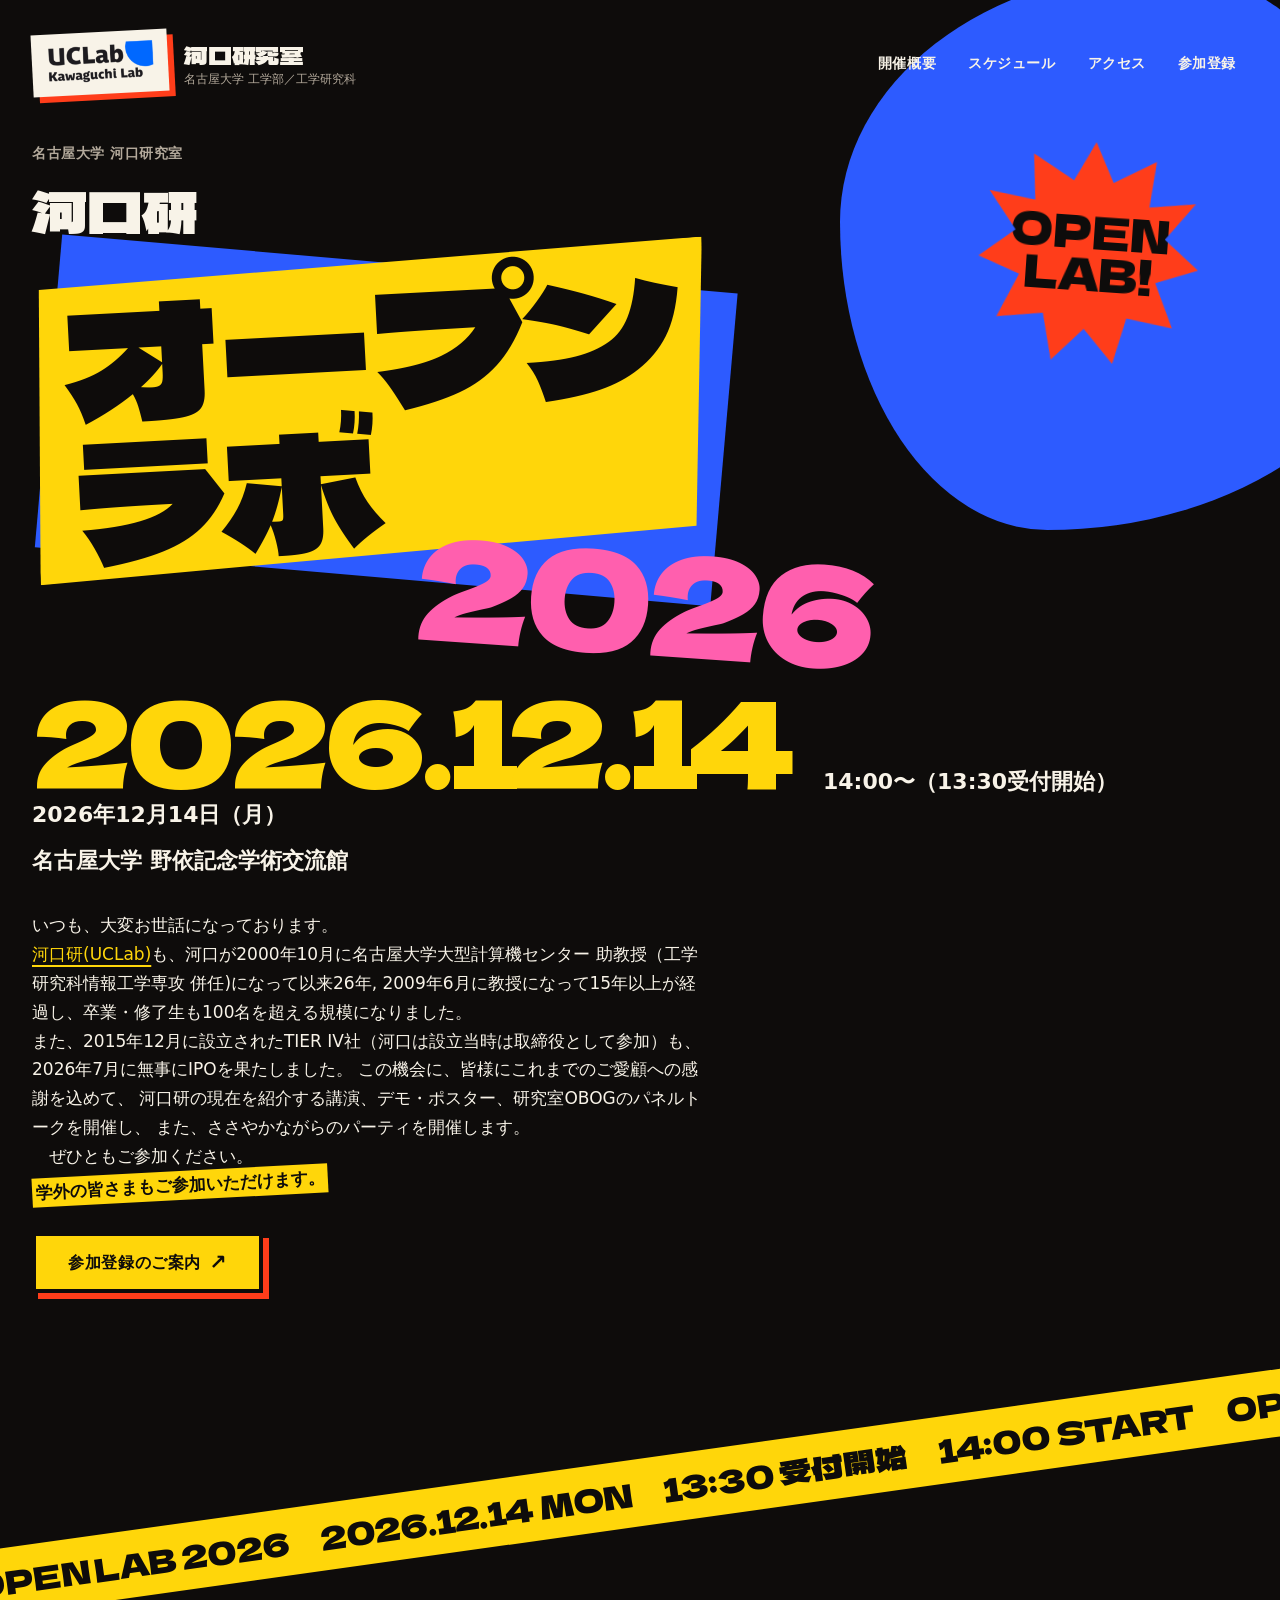
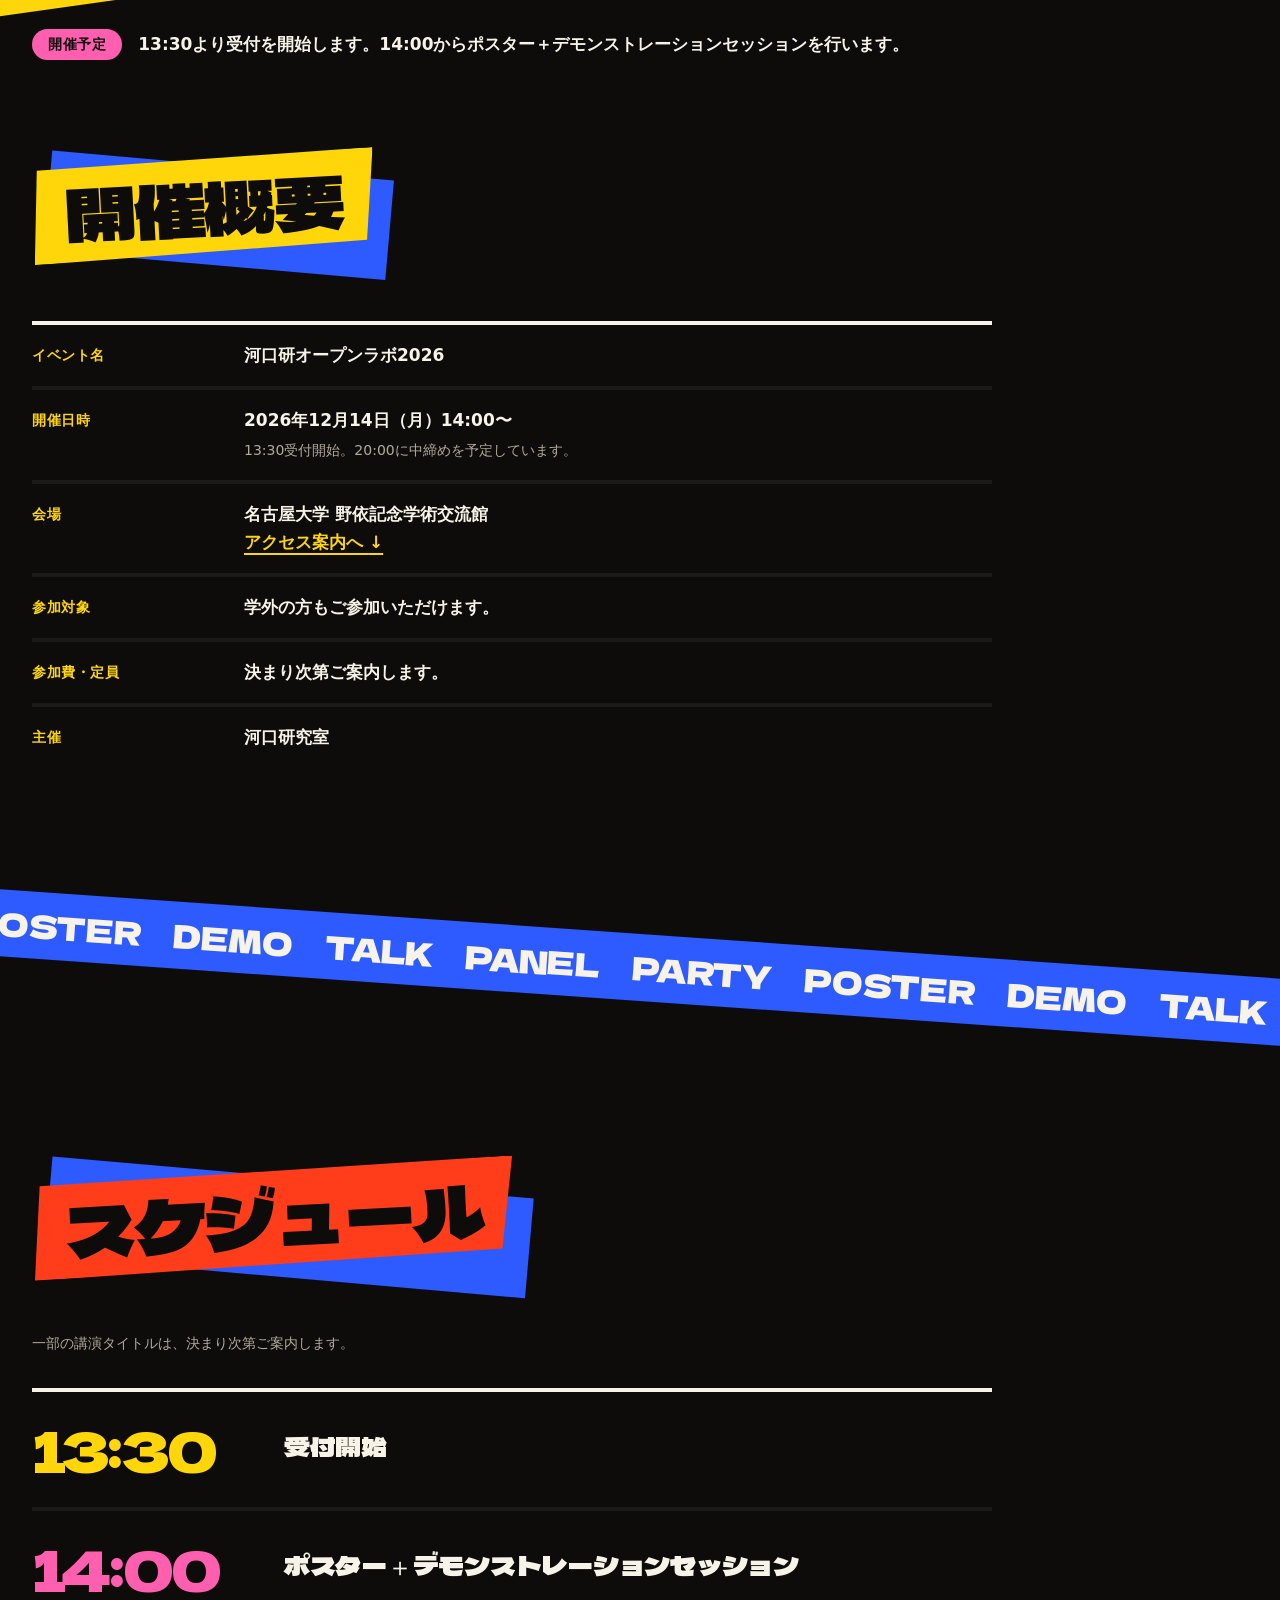
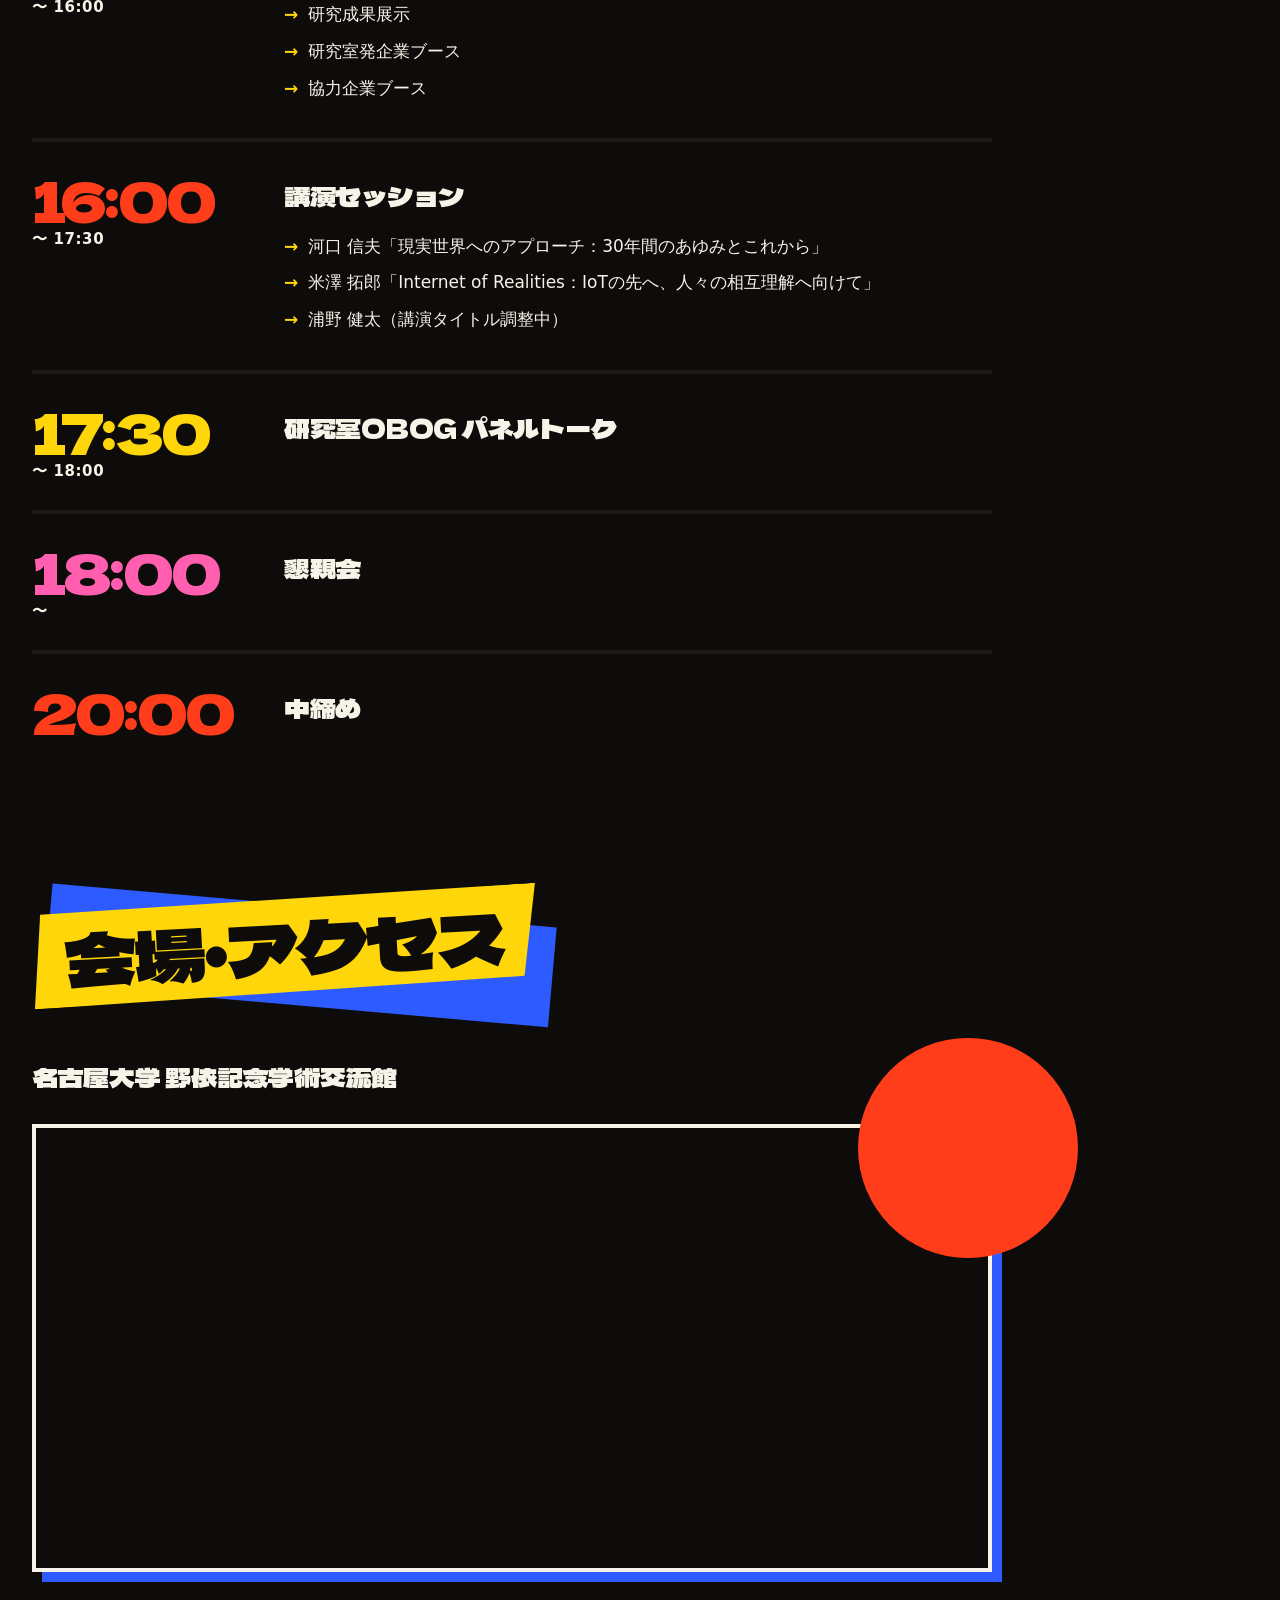
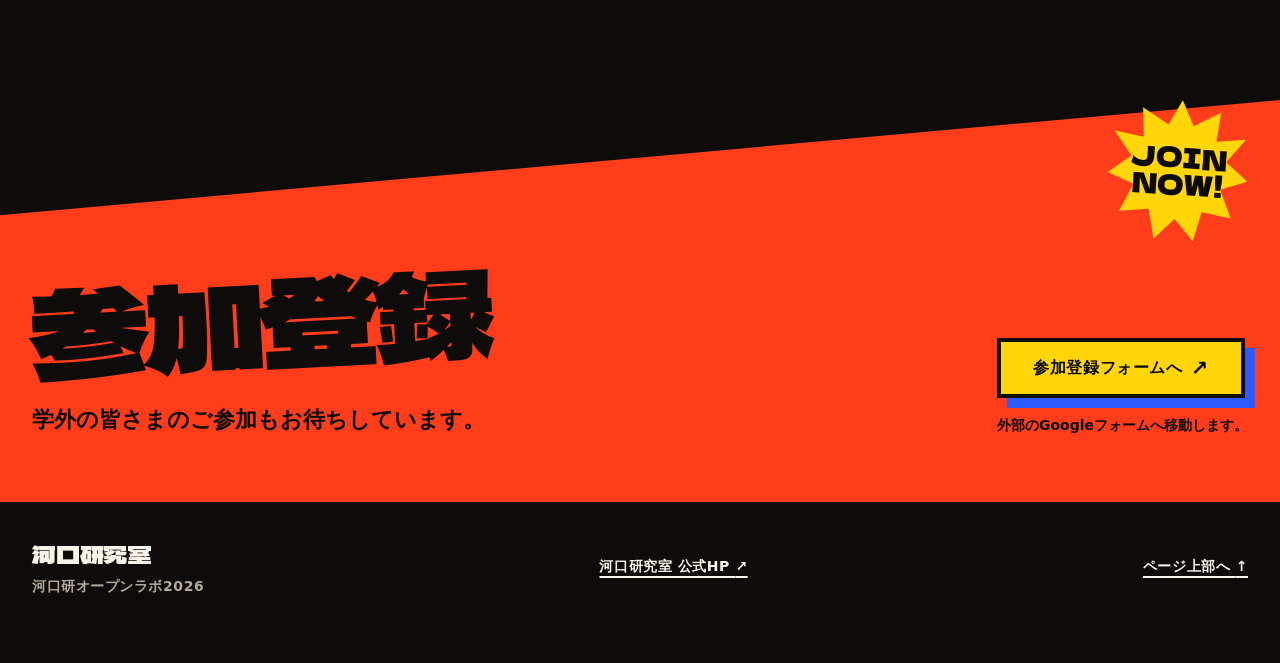
==== public/index.html @ c96bdd72 "Redesign site with the 爆発 design system - Rebuild style.css on 爆発 tokens (yami ground, shu/ki/ao/mom" ====
<!doctype html>
<html lang="ja">
<head>
  <meta charset="utf-8">
  <meta name="viewport" content="width=device-width, initial-scale=1">
  <title>河口研オープンラボ2026 | 2026年12月14日</title>
  <meta name="description" content="河口研オープンラボ2026。2026年12月14日、名古屋大学 野依記念学術交流館で開催予定。ポスター・デモ、講演、OBOGパネルトークなどの開催概要とスケジュールをご案内します。">
  <meta name="theme-color" content="#0e0c0b">
  <link rel="icon" href="favicon.svg" type="image/svg+xml">
  <link rel="preconnect" href="https://fonts.googleapis.com">
  <link rel="preconnect" href="https://fonts.gstatic.com" crossorigin>
  <link rel="stylesheet" href="https://fonts.googleapis.com/css2?family=Dela+Gothic+One&display=swap">
  <link rel="stylesheet" href="style.css">
</head>
<body class="bk-page">
  <a class="skip" href="#main">本文へ移動</a>
  <header class="header"><div class="header-inner wrap">
    <a class="brand" href="./" aria-label="河口研オープンラボ2026 トップ"><span class="brand-plate"><img class="brand-logo" src="assets/uclab-logo.png" alt="UCLab Kawaguchi Lab" width="795" height="328"></span><span class="brand-text"><span class="brand-name">河口研究室</span><span class="brand-sub">名古屋大学 工学部／工学研究科</span></span></a>
    <nav aria-label="メインナビゲーション"><a href="#about">開催概要</a><a href="#program">スケジュール</a><a href="#access">アクセス</a><a href="#registration">参加登録</a></nav>
  </div></header>
  <main id="main">
    <section class="hero" aria-labelledby="hero-title">
      <div class="hero-sun" aria-hidden="true"></div>
      <div class="hero-inner wrap">
        <p class="eyebrow">名古屋大学 河口研究室</p>
        <h1 id="hero-title" class="hero-title">
          <span class="hero-title__sub">河口研</span>
          <span class="bk-shout bk-shout--xl">オープン<br>ラボ</span>
          <span class="hero-title__year">2026</span>
        </h1>
        <div class="bk-burst bk-burst--lg bk-burst--pop hero-burst" aria-hidden="true">OPEN<br>LAB!</div>
        <div class="hero-details">
          <p class="hero-date"><time datetime="2026-12-14"><span class="hero-date__num" aria-hidden="true">2026.12.14</span><span class="hero-date__day">2026年12月14日（月）</span></time><span class="hero-date__time">14:00〜（13:30受付開始）</span></p>
          <p class="hero-place">名古屋大学 野依記念学術交流館</p>
        </div>
        <p class="intro">
          いつも、大変お世話になっております。<br>
          <a href="https://uclab.jp">河口研(UCLab)</a>も、河口が2000年10月に名古屋大学大型計算機センター 助教授（工学研究科情報工学専攻 併任)になって以来26年,
          2009年6月に教授になって15年以上が経過し、卒業・修了生も100名を超える規模になりました。<br>
          また、2015年12月に設立されたTIER IV社（河口は設立当時は取締役として参加）も、2026年7月に無事にIPOを果たしました。
          この機会に、皆様にこれまでのご愛顧への感謝を込めて、
          河口研の現在を紹介する講演、デモ・ポスター、研究室OBOGのパネルトークを開催し、
          また、ささやかながらのパーティを開催します。<br>
        　ぜひともご参加ください。
          <br><span class="bk-mark">学外の皆さまもご参加いただけます。</span></p>
        <a class="bk-button" href="#registration">参加登録のご案内 <span aria-hidden="true">↗</span></a>
      </div>
    </section>

    <div class="bk-slash slash-break" aria-hidden="true">
      <div class="bk-slash__track"><span>OPEN LAB 2026</span><span>2026.12.14 MON</span><span>13:30 受付開始</span><span>14:00 START</span><span>OPEN LAB 2026</span><span>2026.12.14 MON</span><span>13:30 受付開始</span><span>14:00 START</span></div>
    </div>

    <div class="notice wrap"><span class="status">開催予定</span><p>13:30より受付を開始します。14:00からポスター＋デモンストレーションセッションを行います。</p></div>

    <section id="about" class="section wrap" aria-labelledby="about-title">
      <div class="section-title"><h2 id="about-title" class="bk-shout">開催概要</h2></div>
      <div class="section-body">
        <dl class="facts">
          <div><dt>イベント名</dt><dd>河口研オープンラボ2026</dd></div>
          <div><dt>開催日時</dt><dd><time datetime="2026-12-14T14:00:00+09:00">2026年12月14日（月）14:00〜</time><br><span class="detail-note">13:30受付開始。20:00に中締めを予定しています。</span></dd></div>
          <div><dt>会場</dt><dd>名古屋大学 野依記念学術交流館<br><a href="#access">アクセス案内へ <span aria-hidden="true">↓</span></a></dd></div>
          <div><dt>参加対象</dt><dd>学外の方もご参加いただけます。</dd></div>
          <div><dt>参加費・定員</dt><dd>決まり次第ご案内します。</dd></div>
          <div><dt>主催</dt><dd>河口研究室</dd></div>
        </dl>
      </div>
    </section>

    <div class="bk-slash bk-slash--ao slash-break slash-break--back" aria-hidden="true">
      <div class="bk-slash__track"><span>POSTER</span><span>DEMO</span><span>TALK</span><span>PANEL</span><span>PARTY</span><span>POSTER</span><span>DEMO</span><span>TALK</span><span>PANEL</span><span>PARTY</span></div>
    </div>

    <section id="program" class="section wrap" aria-labelledby="program-title">
      <div class="section-title"><h2 id="program-title" class="bk-shout bk-shout--shu">スケジュール</h2></div>
      <div class="section-body">
        <p class="program-note">一部の講演タイトルは、決まり次第ご案内します。</p>
        <ol class="timeline">
          <li><p class="timeline-time">13:30</p><div><h3>受付開始</h3></div></li>
          <li>
            <p class="timeline-time">14:00<span>〜 16:00</span></p>
            <div><h3>ポスター＋デモンストレーションセッション</h3>
              <ul class="session-details"><li>研究成果展示</li><li>研究室発企業ブース</li><li>協力企業ブース</li></ul>
            </div>
          </li>
          <li>
            <p class="timeline-time">16:00<span>〜 17:30</span></p>
            <div><h3>講演セッション</h3>
              <ul class="session-details">
                <li>河口 信夫「現実世界へのアプローチ：30年間のあゆみとこれから」</li>
                <li>米澤 拓郎「Internet of Realities：IoTの先へ、人々の相互理解へ向けて」</li>
                <li>浦野 健太（講演タイトル調整中）</li></ul>
            </div>
          </li>
          <li><p class="timeline-time">17:30<span>〜 18:00</span></p><div><h3>研究室OBOG パネルトーク</h3></div></li>
          <li><p class="timeline-time">18:00<span>〜</span></p><div><h3>懇親会</h3></div></li>
          <li><p class="timeline-time">20:00</p><div><h3>中締め</h3></div></li>
        </ol>
      </div>
    </section>

    <section id="access" class="section wrap" aria-labelledby="access-title">
      <div class="section-title"><h2 id="access-title" class="bk-shout">会場・アクセス</h2></div>
      <div class="section-body">
        <h3 class="access-name">名古屋大学 野依記念学術交流館</h3>
        <div class="access-map">
          <iframe title="野依記念学術交流館のアクセスマップ" src="https://www.google.com/maps/embed?pb=!1m18!1m12!1m3!1d2064.899371860856!2d136.96785713327623!3d35.154845565580914!2m3!1f0!2f0!3f0!3m2!1i1024!2i768!4f13.1!3m3!1m2!1s0x60037aba6bf4f163%3A0x70092d26aa0492eb!2z6YeO5L6d6KiY5b-15a2m6KGT5Lqk5rWB6aSo!5e0!3m2!1sja!2sjp!4v1793156487866!5m2!1sja!2sjp" width="600" height="450" allowfullscreen loading="lazy" referrerpolicy="strict-origin-when-cross-origin"></iframe>
        </div>
      </div>
    </section>

    <section id="registration" class="registration" aria-labelledby="registration-title">
      <div class="wrap registration-inner">
        <div class="bk-burst bk-burst--ki registration-burst" aria-hidden="true">JOIN<br>NOW!</div>
        <div><h2 id="registration-title" class="registration-title">参加登録</h2><p class="registration-lead">学外の皆さまのご参加もお待ちしています。</p></div>
        <div class="registration-action">
          <a class="bk-button bk-button--on-shu" href="https://forms.gle/ZfzoRRfezH41rZEcA">参加登録フォームへ <span aria-hidden="true">↗</span></a>
          <p class="registration-note">外部のGoogleフォームへ移動します。</p>
        </div>
      </div>
    </section>
  </main>
  <footer class="wrap footer"><div><strong>河口研究室</strong><p>河口研オープンラボ2026</p></div><a href="https://www.ucl.nuee.nagoya-u.ac.jp/">河口研究室 公式HP <span aria-hidden="true">↗</span></a><a href="#main">ページ上部へ <span aria-hidden="true">↑</span></a></footer>
</body>
</html>
---- public/style.css ----
/* 河口研オープンラボ2026 — デザインシステム「爆発」 */

/* ---------- Tokens ---------- */
:root {
  color-scheme: dark;
  /* color */
  --yami: #0e0c0b;
  --yami-raised: #1d1916;
  --haku: #f8f3e8;
  --haku-muted: #b3a99b;
  --shu: #ff3d1a;
  --ki: #ffd60a;
  --ao: #2d5bff;
  --momo: #ff5fae;
  --focus: var(--ki);
  /* type */
  --font-display: "Dela Gothic One", "Hiragino Sans", "Noto Sans JP", sans-serif;
  --font-sans: "Hiragino Sans", "Noto Sans JP", "Yu Gothic", Meiryo, system-ui, sans-serif;
  /* spacing */
  --space-2: 8px;
  --space-4: 16px;
  --space-8: 32px;
  --space-16: 64px;
  /* radius */
  --radius-none: 0;
  --radius-blob: 50%;
  --radius-pill: 999px;
  /* shadow */
  --shadow-hit: 6px 6px 0 #ff3d1a;
  --shadow-blast: 12px 12px 0 #ff3d1a;
  --shadow-ao: 10px 10px 0 #2d5bff;
  /* size */
  --stroke: 4px;
  --stroke-heavy: 12px;
  --wrap-max: 1280px;
  /* angle */
  --tilt: -3deg;
  --tilt-back: 4deg;
  --slash: -8deg;
  /* motion */
  --ease-burst: cubic-bezier(.3, 1.8, .4, 1);
  --ease-slam: cubic-bezier(.8, 0, .2, 1);
  --duration-pop: .18s;
  --duration-burst: .45s;
  --duration-shake: .3s;
}

/* ---------- Base ---------- */
* { box-sizing: border-box; }
html { scroll-padding-top: var(--space-8); background: var(--yami); }
.bk-page {
  margin: 0;
  background: var(--yami);
  color: var(--haku);
  font-family: var(--font-sans);
  font-size: 17px;
  line-height: 1.7;
  font-weight: 500;
  overflow-x: hidden;
}
main { overflow-x: clip; }
a { color: var(--ki); text-decoration-thickness: 2px; text-underline-offset: 5px; }
a:hover { color: var(--momo); }
a:focus-visible, button:focus-visible { outline: var(--stroke) solid var(--focus); outline-offset: 4px; }
h1, h2, h3 { font-family: var(--font-display); font-weight: 400; }
.wrap { width: min(var(--wrap-max), calc(100% - var(--space-16))); margin-inline: auto; }

.skip {
  position: absolute; left: var(--space-4); top: -100px; z-index: 10;
  padding: var(--space-2) var(--space-4);
  background: var(--ki); color: var(--yami); font-weight: 900; text-decoration: none;
}
.skip:focus { top: var(--space-4); }

/* ---------- Header ---------- */
.header { position: relative; z-index: 2; }
.header-inner { display: flex; align-items: center; justify-content: space-between; gap: var(--space-8); padding-block: var(--space-8) var(--space-4); }
.brand { display: flex; align-items: center; gap: var(--space-4); color: var(--haku); text-decoration: none; line-height: 1.4; }
.brand:hover { color: var(--haku); }
.brand-plate {
  display: block; padding: 6px 10px;
  background: var(--haku);
  box-shadow: var(--shadow-hit);
  transform: rotate(var(--tilt));
  transition: transform var(--duration-pop) var(--ease-burst), box-shadow var(--duration-pop) var(--ease-burst);
}
.brand:hover .brand-plate { transform: rotate(var(--tilt-back)); box-shadow: var(--shadow-ao); }
.brand-logo { display: block; width: 116px; height: auto; }
.brand-text { display: flex; flex-direction: column; }
.brand-name { font-family: var(--font-display); font-size: 24px; letter-spacing: -0.01em; }
.brand-sub { font-size: 12px; color: var(--haku-muted); }
nav { display: flex; flex-wrap: wrap; gap: var(--space-2); }
nav a {
  padding: var(--space-2) 12px;
  color: var(--haku);
  font-size: 14px; font-weight: 900; letter-spacing: .04em; line-height: 1.2;
  text-decoration: none;
  transition: transform var(--duration-pop) var(--ease-burst), background var(--duration-pop) linear;
}
nav a:hover { background: var(--ki); color: var(--yami); transform: rotate(var(--tilt)); }

/* ---------- Hero ---------- */
.hero { position: relative; padding-block: var(--space-8) var(--space-16); }
.hero-sun {
  position: absolute; top: -140px; right: -120px; z-index: 0;
  width: min(560px, 62vw); aspect-ratio: 1;
  background: var(--ao);
  border-radius: 58% 42% 63% 37% / 45% 55% 45% 55%;
}
.hero-inner { position: relative; z-index: 1; }
.eyebrow { margin: 0 0 var(--space-4); font-size: 14px; font-weight: 900; letter-spacing: .04em; color: var(--haku-muted); }
.hero-title { display: flex; flex-direction: column; align-items: flex-start; margin: 0 0 var(--space-8); }
.hero-title__sub { font-size: clamp(32px, 5vw, 56px); line-height: 1; letter-spacing: -0.02em; margin-bottom: var(--space-4); }
.hero-title .bk-shout { font-size: clamp(56px, 13vw, 160px); }
.hero-title__year {
  position: relative; z-index: 1;
  margin: calc(var(--space-8) * -1) 0 0 clamp(120px, 30vw, 420px);
  font-size: clamp(64px, 12vw, 140px); line-height: .85; letter-spacing: -0.05em;
  color: var(--momo);
  transform: rotate(var(--tilt-back));
}
.hero-burst { position: absolute; top: 0; right: 4%; z-index: 2; }

.hero-details { margin: 0 0 var(--space-8); }
.hero-details p { margin: 0; }
.hero-date { display: flex; flex-wrap: wrap; align-items: baseline; gap: var(--space-2) var(--space-8); }
.hero-date time { display: flex; flex-direction: column; }
.hero-date__num {
  font-family: var(--font-display);
  font-size: clamp(44px, 10vw, 120px); line-height: .85; letter-spacing: -0.05em;
  color: var(--ki);
}
.hero-date__day { margin-top: var(--space-2); font-size: 22px; font-weight: 700; }
.hero-date__time { font-size: 22px; font-weight: 700; }
.hero-place { margin-top: var(--space-2) !important; font-size: 22px; font-weight: 700; color: var(--haku); }
.intro { max-width: 40em; margin: 0 0 var(--space-8); }

/* ---------- Shout ---------- */
.bk-shout {
  position: relative;
  display: inline-block;
  margin: 0;
  padding: var(--space-4) var(--space-8);
  font-family: var(--font-display);
  font-weight: 400;
  font-size: clamp(40px, 7vw, 72px);
  line-height: .95;
  letter-spacing: -0.03em;
  color: var(--yami);
  transform: rotate(var(--tilt));
  isolation: isolate;
}
.bk-shout::before,
.bk-shout::after { content: ""; position: absolute; inset: 0; z-index: -1; }
.bk-shout::before { background: var(--ki); clip-path: polygon(2% 6%, 100% 0, 97% 92%, 0 100%); }
.bk-shout::after { background: var(--ao); transform: rotate(calc(var(--tilt-back) * 2)) translate(var(--space-4), var(--space-2)); z-index: -2; }
.bk-shout--xl { line-height: .88; letter-spacing: -0.04em; }
.bk-shout--shu::before { background: var(--shu); }

/* ---------- Button ---------- */
.bk-button {
  display: inline-flex; align-items: center; gap: var(--space-2);
  max-width: 100%;
  padding: var(--space-4) var(--space-8);
  border: var(--stroke) solid var(--yami);
  border-radius: var(--radius-none);
  background: var(--ki);
  color: var(--yami);
  font-family: var(--font-sans);
  font-size: 16px; font-weight: 900; letter-spacing: .04em; line-height: 1.2;
  text-decoration: none; text-transform: uppercase;
  cursor: pointer;
  box-shadow: var(--shadow-hit);
  transition: transform var(--duration-pop) var(--ease-burst), box-shadow var(--duration-pop) var(--ease-burst), background var(--duration-pop) linear;
}
.bk-button:hover { color: var(--yami); transform: rotate(var(--tilt)) translate(-3px, -3px); box-shadow: var(--shadow-blast); background: var(--momo); }
.bk-button:active { transform: translate(6px, 6px); box-shadow: 0 0 0 var(--shu); }
.bk-button:focus-visible { outline: var(--stroke) solid var(--focus); outline-offset: 4px; }
.bk-button [aria-hidden] { font-size: 1.3em; line-height: 1; }
/* 朱の面の上：影は ao、フォーカスは yami */
.bk-button--on-shu { box-shadow: var(--shadow-ao); }
.bk-button--on-shu:hover { box-shadow: 14px 14px 0 var(--ao); background: var(--haku); }
.bk-button--on-shu:active { box-shadow: 0 0 0 var(--ao); }
.bk-button--on-shu:focus-visible { outline-color: var(--yami); }

/* ---------- Burst ---------- */
.bk-burst {
  --bk-burst-size: 140px;
  display: inline-grid; place-items: center;
  width: var(--bk-burst-size); height: var(--bk-burst-size);
  background: var(--shu);
  color: var(--yami);
  font-family: var(--font-display);
  font-size: calc(var(--bk-burst-size) * .2);
  line-height: .95;
  text-align: center;
  transform: rotate(var(--tilt-back));
  clip-path: polygon(50% 0%, 59% 18%, 78% 7%, 76% 28%, 97% 25%, 84% 42%, 100% 55%, 81% 62%, 90% 82%, 69% 79%, 64% 100%, 50% 85%, 36% 100%, 31% 79%, 10% 82%, 19% 62%, 0% 55%, 16% 42%, 3% 25%, 24% 28%, 22% 7%, 41% 18%);
}
.bk-burst--ki { background: var(--ki); }
.bk-burst--lg { --bk-burst-size: 220px; }
.bk-burst--pop { animation: bk-pop var(--duration-burst) var(--ease-burst) .2s both; }

/* ---------- Slash ---------- */
.bk-slash {
  position: relative;
  padding: var(--space-4) 0;
  background: var(--ki);
  color: var(--yami);
  font-family: var(--font-display);
  font-size: 32px; line-height: 1.1;
  white-space: nowrap;
  overflow: hidden;
  transform: rotate(var(--slash));
}
.bk-slash--ao { background: var(--ao); color: var(--haku); }
.bk-slash__track { display: inline-flex; gap: var(--space-8); padding-right: var(--space-8); animation: bk-marquee 18s linear infinite; }
.slash-break { margin: clamp(48px, 8vw, 120px) calc(var(--space-8) * -1); }
.slash-break--back { transform: rotate(var(--tilt-back)); }
.slash-break--back .bk-slash__track { animation-direction: reverse; }

/* ---------- Mark ---------- */
.bk-mark { display: inline-block; padding: 0 .2em; background: var(--ki); color: var(--yami); font-weight: 700; transform: rotate(var(--tilt)); }

/* ---------- Notice ---------- */
.notice { display: flex; align-items: center; gap: var(--space-4); margin-bottom: var(--space-8); }
.notice p { margin: 0; font-weight: 700; }
.status {
  flex-shrink: 0;
  padding: 4px var(--space-4);
  border-radius: var(--radius-pill);
  background: var(--momo); color: var(--yami);
  font-size: 14px; font-weight: 900; letter-spacing: .04em;
}

/* ---------- Sections ---------- */
.section { padding-block: var(--space-16); }
.section-title { margin-bottom: var(--space-16); }
.section-body { max-width: 960px; }
h3 { font-size: 26px; line-height: 1.2; letter-spacing: -0.01em; margin: 0 0 var(--space-2); }

.facts { margin: 0; }
.facts > div { display: grid; grid-template-columns: 180px 1fr; gap: var(--space-8); padding-block: var(--space-4); border-top: var(--stroke) solid var(--yami-raised); }
.facts > div:first-child { border-top-color: var(--haku); }
dt { font-size: 14px; font-weight: 900; letter-spacing: .04em; color: var(--ki); padding-top: 3px; }
dd { margin: 0; font-weight: 700; }
.detail-note { font-size: 14px; font-weight: 500; color: var(--haku-muted); }

.program-note { margin: 0 0 var(--space-8); font-size: 14px; color: var(--haku-muted); }
.timeline { list-style: none; margin: 0; padding: 0; }
.timeline > li { display: grid; grid-template-columns: 220px 1fr; gap: var(--space-8); padding-block: var(--space-8); border-top: var(--stroke) solid var(--yami-raised); }
.timeline > li:first-child { border-top-color: var(--haku); }
.timeline-time { margin: 0; font-family: var(--font-display); font-size: 56px; line-height: .9; letter-spacing: -0.05em; color: var(--ki); }
.timeline > li:nth-child(3n+2) .timeline-time { color: var(--momo); }
.timeline > li:nth-child(3n) .timeline-time { color: var(--shu); }
.timeline-time span { display: block; margin-top: var(--space-2); font-family: var(--font-sans); font-size: 15px; font-weight: 900; letter-spacing: .04em; color: var(--haku); white-space: nowrap; }
.timeline h3 { padding-top: 6px; }
.session-details { margin: var(--space-4) 0 0; padding: 0; list-style: none; }
.session-details li { position: relative; padding: 4px 0 4px 1.4em; overflow-wrap: anywhere; }
.session-details li::before { content: "→"; position: absolute; left: 0; color: var(--ki); font-weight: 900; }

.access-name { margin-bottom: var(--space-8); }
.access-map { position: relative; isolation: isolate; border: var(--stroke) solid var(--haku); box-shadow: var(--shadow-ao); }
.access-map::before {
  content: ""; position: absolute; z-index: -1;
  top: -90px; right: -90px; width: 220px; aspect-ratio: 1;
  background: var(--shu); border-radius: var(--radius-blob);
}
.access-map iframe { display: block; width: 100%; height: 440px; border: 0; }

/* ---------- Registration ---------- */
.registration { position: relative; margin-top: var(--space-16); color: var(--yami); isolation: isolate; }
.registration::before {
  content: ""; position: absolute; inset: 0; z-index: -1;
  background: var(--shu);
  clip-path: polygon(0 clamp(40px, 9vw, 140px), 100% 0, 100% 100%, 0 100%);
}
.registration-inner {
  position: relative;
  display: grid; grid-template-columns: 1fr auto; align-items: end; gap: var(--space-8);
  padding-block: clamp(96px, 14vw, 200px) var(--space-16);
}
.registration-burst { position: absolute; top: 0; right: 0; }
.registration-title { margin: 0 0 var(--space-4); font-size: clamp(56px, 10vw, 120px); line-height: .88; letter-spacing: -0.04em; transform: rotate(var(--tilt)); transform-origin: left bottom; }
.registration-lead { margin: 0; font-size: 22px; font-weight: 700; }
.registration-note { margin: var(--space-4) 0 0; font-size: 14px; font-weight: 700; }
.registration a:not(.bk-button) { color: var(--yami); }

/* ---------- Footer ---------- */
.footer { display: flex; align-items: center; justify-content: space-between; flex-wrap: wrap; gap: var(--space-4) var(--space-8); padding-block: var(--space-8) var(--space-16); font-size: 14px; font-weight: 900; letter-spacing: .04em; }
.footer strong { font-family: var(--font-display); font-weight: 400; font-size: 24px; letter-spacing: -0.01em; }
.footer p { margin: 0; color: var(--haku-muted); }
.footer a { color: var(--haku); }
.footer a:hover { color: var(--ki); }

/* ---------- 404 ---------- */
.not-found { min-height: 100vh; display: grid; align-content: center; gap: var(--space-8); padding-block: var(--space-16); }
.not-found p { margin: 0; }
.not-found .bk-burst { justify-self: start; }

/* ---------- Motion ---------- */
@keyframes bk-pop { from { transform: scale(.2) rotate(-12deg); opacity: 0; } to { transform: scale(1) rotate(var(--tilt-back)); opacity: 1; } }
@keyframes bk-marquee { to { transform: translateX(-50%); } }

@media (prefers-reduced-motion: reduce) {
  *, *::before, *::after { animation: none !important; transition: none !important; }
}

/* ---------- Small screens ---------- */
@media (max-width: 860px) {
  .wrap { width: calc(100% - var(--space-8)); }
  .header-inner { flex-direction: column; align-items: flex-start; gap: var(--space-4); padding-top: var(--space-4); }
  .brand-logo { width: 96px; }
  .brand-name { font-size: 20px; }
  nav { width: 100%; gap: 4px; }
  nav a { padding: 6px 8px; font-size: 13px; }
  .hero { padding-bottom: var(--space-8); }
  .hero-sun { top: -40px; right: -90px; width: 260px; }
  .hero-burst { --bk-burst-size: 104px; top: -8px; right: 0; }
  .hero-title .bk-shout { padding: var(--space-2) var(--space-4); }
  .hero-title__year { margin-left: 40%; }
  .hero-date__day, .hero-date__time, .hero-place { font-size: 18px; }
  .intro { font-size: 16px; }
  .slash-break { font-size: 24px; }
  .notice { align-items: flex-start; flex-direction: column; gap: var(--space-2); }
  .section { padding-block: var(--space-8); }
  .section-title { margin-bottom: var(--space-8); }
  .bk-shout { padding: var(--space-2) var(--space-4); }
  h3 { font-size: 21px; }
  .facts > div { grid-template-columns: 1fr; gap: 4px; }
  .timeline > li { grid-template-columns: 1fr; gap: var(--space-2); padding-block: var(--space-4); }
  .timeline-time { font-size: 44px; }
  .timeline-time span { display: inline-block; margin: 0 0 0 var(--space-2); }
  .access-map::before { width: 140px; top: -50px; right: -50px; }
  .access-map iframe { height: 320px; }
  .registration-inner { grid-template-columns: 1fr; }
  .registration-burst { --bk-burst-size: 96px; top: 8px; }
  .footer { align-items: flex-start; flex-direction: column; }
}
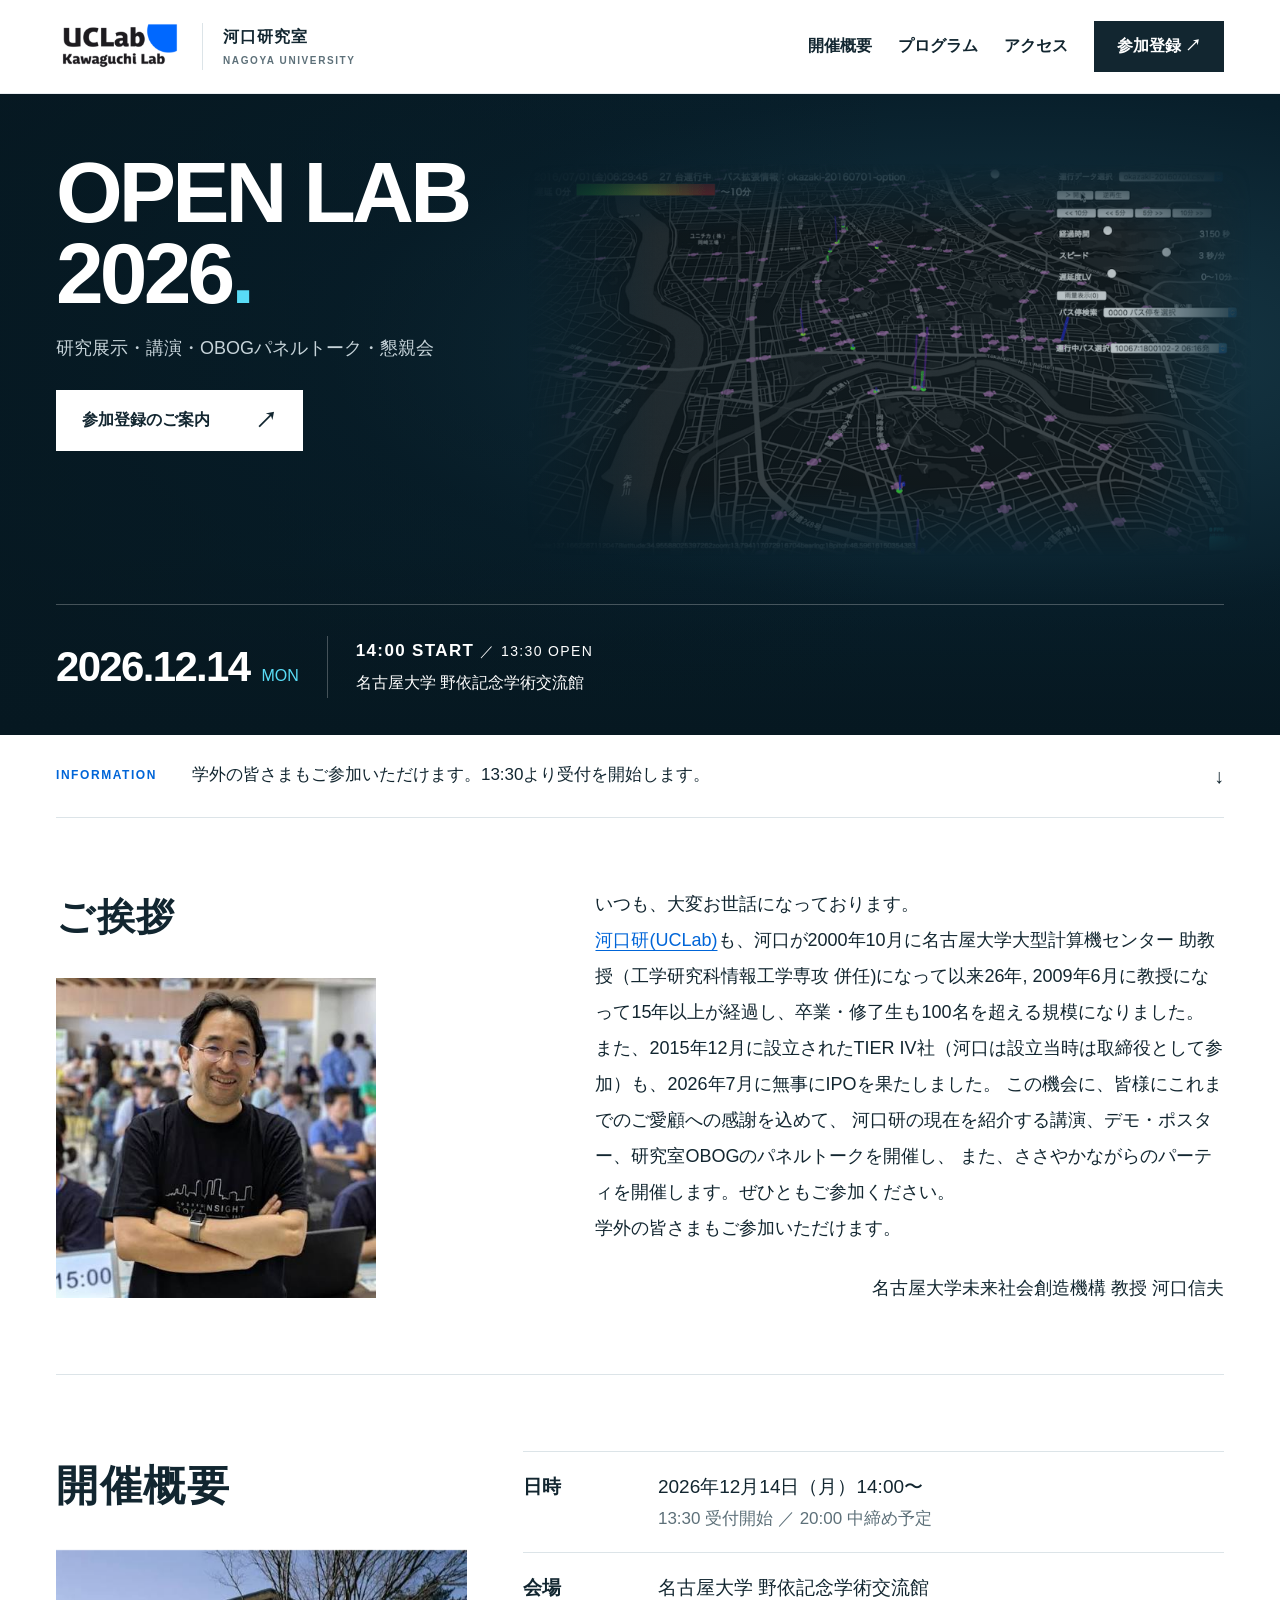
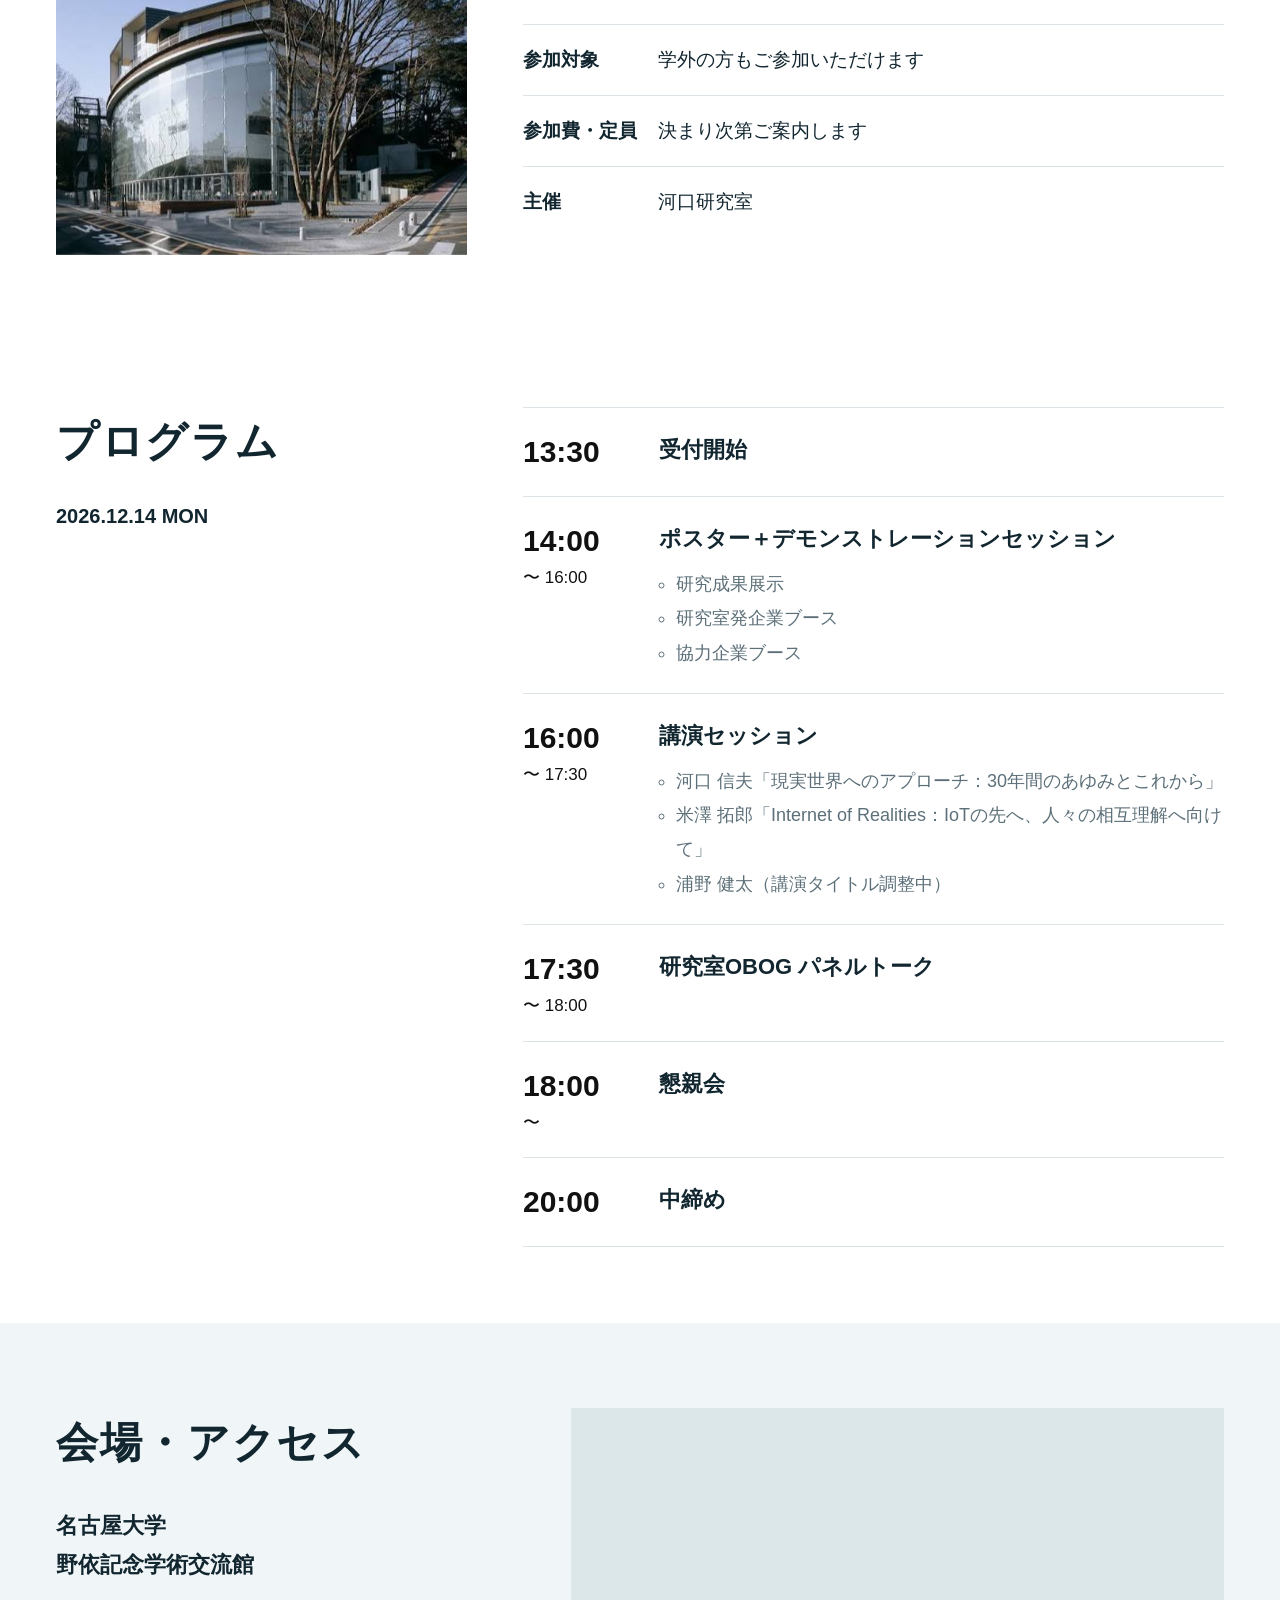
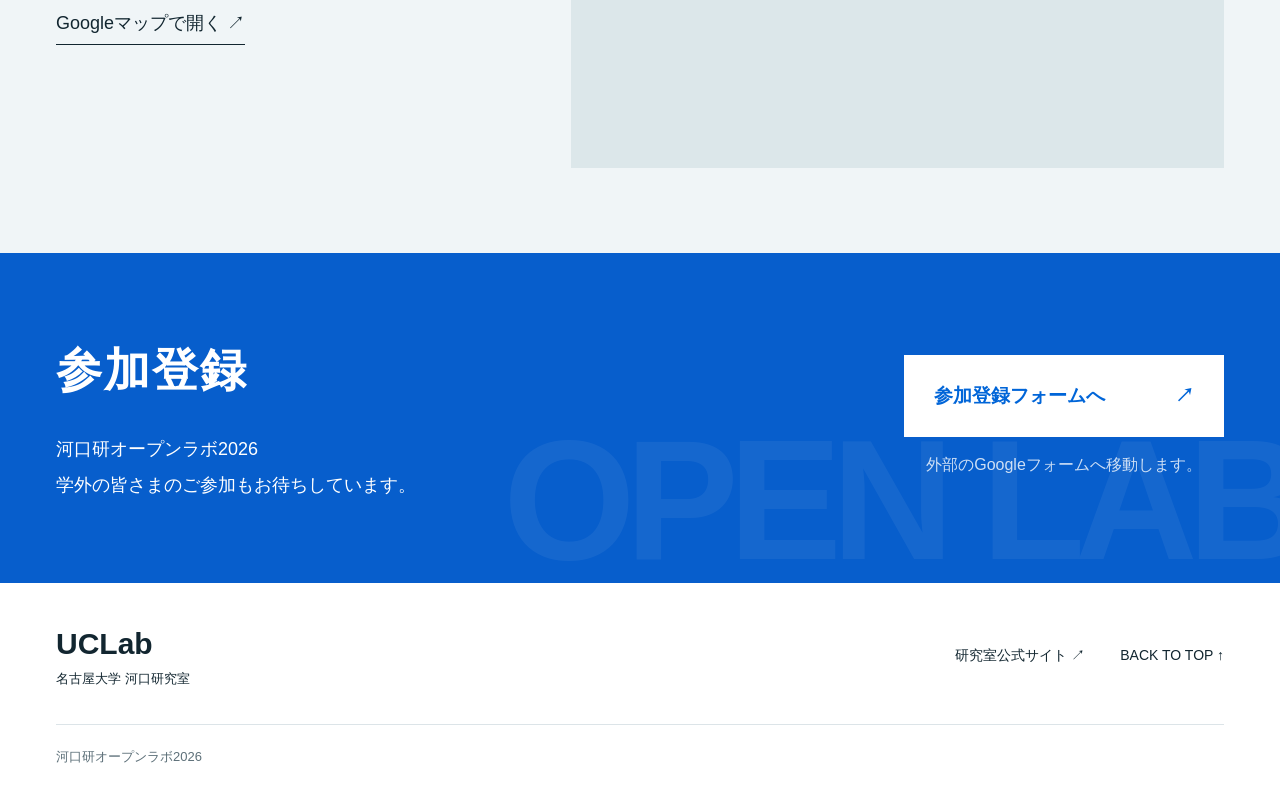
==== commit 254f1c41: "Update website design" ====
--- a/public/index.html
+++ b/public/index.html
@@ -1,81 +1,28 @@
 <!doctype html>
-<html lang="ja">
-<head>
-  <meta charset="utf-8">
-  <meta name="viewport" content="width=device-width, initial-scale=1">
-  <title>河口研オープンラボ2026 | 2026年12月14日</title>
-  <meta name="description" content="河口研オープンラボ2026。2026年12月14日、名古屋大学 野依記念学術交流館で開催予定。ポスター・デモ、講演、OBOGパネルトークなどの開催概要とスケジュールをご案内します。">
-  <meta name="theme-color" content="#0e0c0b">
-  <link rel="icon" href="favicon.svg" type="image/svg+xml">
-  <link rel="preconnect" href="https://fonts.googleapis.com">
-  <link rel="preconnect" href="https://fonts.gstatic.com" crossorigin>
-  <link rel="stylesheet" href="https://fonts.googleapis.com/css2?family=Dela+Gothic+One&display=swap">
-  <link rel="stylesheet" href="style.css">
-</head>
-<body class="bk-page">
-  <a class="skip" href="#main">本文へ移動</a>
-  <header class="header"><div class="header-inner wrap">
-    <a class="brand" href="./" aria-label="河口研オープンラボ2026 トップ"><span class="brand-plate"><img class="brand-logo" src="assets/uclab-logo.png" alt="UCLab Kawaguchi Lab" width="795" height="328"></span><span class="brand-text"><span class="brand-name">河口研究室</span><span class="brand-sub">名古屋大学 工学部／工学研究科</span></span></a>
-    <nav aria-label="メインナビゲーション"><a href="#about">開催概要</a><a href="#program">スケジュール</a><a href="#access">アクセス</a><a href="#registration">参加登録</a></nav>
-  </div></header>
-  <main id="main">
-    <section class="hero" aria-labelledby="hero-title">
-      <div class="hero-sun" aria-hidden="true"></div>
-      <div class="hero-inner wrap">
-        <p class="eyebrow">名古屋大学 河口研究室</p>
-        <h1 id="hero-title" class="hero-title">
-          <span class="hero-title__sub">河口研</span>
-          <span class="bk-shout bk-shout--xl">オープン<br>ラボ</span>
-          <span class="hero-title__year">2026</span>
-        </h1>
-        <div class="bk-burst bk-burst--lg bk-burst--pop hero-burst" aria-hidden="true">OPEN<br>LAB!</div>
-        <div class="hero-details">
-          <p class="hero-date"><time datetime="2026-12-14"><span class="hero-date__num" aria-hidden="true">2026.12.14</span><span class="hero-date__day">2026年12月14日（月）</span></time><span class="hero-date__time">14:00〜（13:30受付開始）</span></p>
-          <p class="hero-place">名古屋大学 野依記念学術交流館</p>
-        </div>
-        <p class="intro">
-          いつも、大変お世話になっております。<br>
-          <a href="https://uclab.jp">河口研(UCLab)</a>も、河口が2000年10月に名古屋大学大型計算機センター 助教授（工学研究科情報工学専攻 併任)になって以来26年,
-          2009年6月に教授になって15年以上が経過し、卒業・修了生も100名を超える規模になりました。<br>
-          また、2015年12月に設立されたTIER IV社（河口は設立当時は取締役として参加）も、2026年7月に無事にIPOを果たしました。
-          この機会に、皆様にこれまでのご愛顧への感謝を込めて、
-          河口研の現在を紹介する講演、デモ・ポスター、研究室OBOGのパネルトークを開催し、
-          また、ささやかながらのパーティを開催します。<br>
-        　ぜひともご参加ください。
-          <br><span class="bk-mark">学外の皆さまもご参加いただけます。</span></p>
-        <a class="bk-button" href="#registration">参加登録のご案内 <span aria-hidden="true">↗</span></a>
-      </div>
-    </section>
+<html lang="ja"><head><meta charset="utf-8"><meta name="viewport" content="width=device-width, initial-scale=1">
+<title>河口研オープンラボ2026 | 2026年12月14日</title>
+<meta name="description" content="2026年12月14日、名古屋大学 野依記念学術交流館。研究展示・講演・OBOGパネルトークを開催します。">
+<link rel="icon" href="favicon.svg" type="image/svg+xml"><link rel="stylesheet" href="style.css?v=20261111-signature2"><script src="script.js?v=20261111-signature2" defer></script></head><body>
+<a class="skip" href="#main">本文へ移動</a>
+<header class="header"><div class="header-inner wrap"><a class="brand" href="#main" aria-label="河口研究室 トップ"><img src="assets/uclab-logo.png" alt="UCLab Kawaguchi Lab" width="795" height="328"><span>河口研究室<small>NAGOYA UNIVERSITY</small></span></a><nav aria-label="メインナビゲーション"><a href="#about">開催概要</a><a href="#program">プログラム</a><a href="#access">アクセス</a><a class="nav-cta" href="#registration">参加登録 ↗</a></nav></div></header>
+<main id="main"><section class="hero" aria-labelledby="hero-title">
+<div class="hero-slides" aria-hidden="true">
+<div class="slide mobility is-active"><div class="image-window"><img src="assets/mobility.png" alt="" width="940" height="508"></div></div>
+<div class="slide city"><div class="image-window"><img src="assets/city.png" alt="" width="960" height="394"></div></div>
+<div class="slide metawork"><div class="image-window"><img src="assets/metawork.png" alt="" width="2400" height="1256"></div></div>
+<div class="slide metapo"><div class="image-window"><img src="assets/metapo.png" alt="" width="1040" height="528"></div></div>
 
-    <div class="bk-slash slash-break" aria-hidden="true">
-      <div class="bk-slash__track"><span>OPEN LAB 2026</span><span>2026.12.14 MON</span><span>13:30 受付開始</span><span>14:00 START</span><span>OPEN LAB 2026</span><span>2026.12.14 MON</span><span>13:30 受付開始</span><span>14:00 START</span></div>
-    </div>
+</div>
+<div class="hero-content wrap"><h1 id="hero-title">OPEN LAB<span>2026<span class="title-dot">.</span></span></h1><p class="hero-description">研究展示・講演・OBOGパネルトーク・懇親会</p><a class="button" href="#registration">参加登録のご案内 <span>↗</span></a></div>
+<div class="hero-bottom wrap"><div class="hero-event"><p><time datetime="2026-12-14">2026.12.14</time><span>MON</span></p><div><strong>14:00 START <small>／ 13:30 OPEN</small></strong><span>名古屋大学 野依記念学術交流館</span></div></div></div></section>
+<div class="notice wrap"><span>INFORMATION</span><p>学外の皆さまもご参加いただけます。13:30より受付を開始します。</p><a href="#program" aria-label="プログラムへ">↓</a></div>
+<section class="greeting-section wrap" aria-labelledby="greeting-title"><div class="greeting-heading"><h2 id="greeting-title">ご挨拶</h2><img class="greeting-photo" src="assets/lab-photo.png" alt="河口研究室のイベント会場での写真" width="447" height="447" loading="lazy"></div><div class="greeting"><p>いつも、大変お世話になっております。<br>
+<a href="https://uclab.jp/">河口研(UCLab)</a>も、河口が2000年10月に名古屋大学大型計算機センター 助教授（工学研究科情報工学専攻 併任)になって以来26年, 2009年6月に教授になって15年以上が経過し、卒業・修了生も100名を超える規模になりました。<br>
+また、2015年12月に設立されたTIER IV社（河口は設立当時は取締役として参加）も、2026年7月に無事にIPOを果たしました。 この機会に、皆様にこれまでのご愛顧への感謝を込めて、 河口研の現在を紹介する講演、デモ・ポスター、研究室OBOGのパネルトークを開催し、 また、ささやかながらのパーティを開催します。ぜひともご参加ください。<br>
+学外の皆さまもご参加いただけます。</p><p class="greeting-signature">名古屋大学未来社会創造機構 教授 河口信夫</p></div></section>
+<section id="about" class="section wrap about"><div class="section-heading"><h2>開催概要</h2><div class="venue-slideshow" role="img" aria-label="会場の外観とホール内観が切り替わるスライドショー"><img class="venue-slide is-active" src="assets/venue-exterior.png" alt="" width="519" height="385" loading="lazy"><img class="venue-slide" src="assets/venue-hall.png" alt="" width="521" height="383" loading="lazy"></div></div><div class="about-body"><dl class="facts"><div><dt>日時</dt><dd>2026年12月14日（月）14:00〜<small>13:30 受付開始 ／ 20:00 中締め予定</small></dd></div><div><dt>会場</dt><dd>名古屋大学 野依記念学術交流館</dd></div><div><dt>参加対象</dt><dd>学外の方もご参加いただけます</dd></div><div><dt>参加費・定員</dt><dd>決まり次第ご案内します</dd></div><div><dt>主催</dt><dd>河口研究室</dd></div></dl></div></section>
 
-    <div class="notice wrap"><span class="status">開催予定</span><p>13:30より受付を開始します。14:00からポスター＋デモンストレーションセッションを行います。</p></div>
-
-    <section id="about" class="section wrap" aria-labelledby="about-title">
-      <div class="section-title"><h2 id="about-title" class="bk-shout">開催概要</h2></div>
-      <div class="section-body">
-        <dl class="facts">
-          <div><dt>イベント名</dt><dd>河口研オープンラボ2026</dd></div>
-          <div><dt>開催日時</dt><dd><time datetime="2026-12-14T14:00:00+09:00">2026年12月14日（月）14:00〜</time><br><span class="detail-note">13:30受付開始。20:00に中締めを予定しています。</span></dd></div>
-          <div><dt>会場</dt><dd>名古屋大学 野依記念学術交流館<br><a href="#access">アクセス案内へ <span aria-hidden="true">↓</span></a></dd></div>
-          <div><dt>参加対象</dt><dd>学外の方もご参加いただけます。</dd></div>
-          <div><dt>参加費・定員</dt><dd>決まり次第ご案内します。</dd></div>
-          <div><dt>主催</dt><dd>河口研究室</dd></div>
-        </dl>
-      </div>
-    </section>
-
-    <div class="bk-slash bk-slash--ao slash-break slash-break--back" aria-hidden="true">
-      <div class="bk-slash__track"><span>POSTER</span><span>DEMO</span><span>TALK</span><span>PANEL</span><span>PARTY</span><span>POSTER</span><span>DEMO</span><span>TALK</span><span>PANEL</span><span>PARTY</span></div>
-    </div>
-
-    <section id="program" class="section wrap" aria-labelledby="program-title">
-      <div class="section-title"><h2 id="program-title" class="bk-shout bk-shout--shu">スケジュール</h2></div>
-      <div class="section-body">
-        <p class="program-note">一部の講演タイトルは、決まり次第ご案内します。</p>
-        <ol class="timeline">
+<section id="program" class="section wrap program"><div class="section-heading"><h2>プログラム</h2><p>2026.12.14 MON</p></div><div class="program-body"><ol class="timeline">
           <li><p class="timeline-time">13:30</p><div><h3>受付開始</h3></div></li>
           <li>
             <p class="timeline-time">14:00<span>〜 16:00</span></p>
@@ -95,31 +42,7 @@
           <li><p class="timeline-time">17:30<span>〜 18:00</span></p><div><h3>研究室OBOG パネルトーク</h3></div></li>
           <li><p class="timeline-time">18:00<span>〜</span></p><div><h3>懇親会</h3></div></li>
           <li><p class="timeline-time">20:00</p><div><h3>中締め</h3></div></li>
-        </ol>
-      </div>
-    </section>
-
-    <section id="access" class="section wrap" aria-labelledby="access-title">
-      <div class="section-title"><h2 id="access-title" class="bk-shout">会場・アクセス</h2></div>
-      <div class="section-body">
-        <h3 class="access-name">名古屋大学 野依記念学術交流館</h3>
-        <div class="access-map">
-          <iframe title="野依記念学術交流館のアクセスマップ" src="https://www.google.com/maps/embed?pb=!1m18!1m12!1m3!1d2064.899371860856!2d136.96785713327623!3d35.154845565580914!2m3!1f0!2f0!3f0!3m2!1i1024!2i768!4f13.1!3m3!1m2!1s0x60037aba6bf4f163%3A0x70092d26aa0492eb!2z6YeO5L6d6KiY5b-15a2m6KGT5Lqk5rWB6aSo!5e0!3m2!1sja!2sjp!4v1793156487866!5m2!1sja!2sjp" width="600" height="450" allowfullscreen loading="lazy" referrerpolicy="strict-origin-when-cross-origin"></iframe>
-        </div>
-      </div>
-    </section>
-
-    <section id="registration" class="registration" aria-labelledby="registration-title">
-      <div class="wrap registration-inner">
-        <div class="bk-burst bk-burst--ki registration-burst" aria-hidden="true">JOIN<br>NOW!</div>
-        <div><h2 id="registration-title" class="registration-title">参加登録</h2><p class="registration-lead">学外の皆さまのご参加もお待ちしています。</p></div>
-        <div class="registration-action">
-          <a class="bk-button bk-button--on-shu" href="https://forms.gle/ZfzoRRfezH41rZEcA">参加登録フォームへ <span aria-hidden="true">↗</span></a>
-          <p class="registration-note">外部のGoogleフォームへ移動します。</p>
-        </div>
-      </div>
-    </section>
-  </main>
-  <footer class="wrap footer"><div><strong>河口研究室</strong><p>河口研オープンラボ2026</p></div><a href="https://www.ucl.nuee.nagoya-u.ac.jp/">河口研究室 公式HP <span aria-hidden="true">↗</span></a><a href="#main">ページ上部へ <span aria-hidden="true">↑</span></a></footer>
-</body>
-</html>
+        </ol></div></section>
+<section id="access" class="access-section"><div class="wrap access-inner"><div class="section-heading"><h2>会場・アクセス</h2><h3>名古屋大学<br>野依記念学術交流館</h3><a class="text-link" href="https://www.google.com/maps/search/?api=1&query=名古屋大学+野依記念学術交流館" target="_blank" rel="noopener noreferrer">Googleマップで開く ↗</a></div><div class="access-map"><iframe title="野依記念学術交流館のアクセスマップ" src="https://www.google.com/maps/embed?pb=!1m18!1m12!1m3!1d2064.899371860856!2d136.96785713327623!3d35.154845565580914!2m3!1f0!2f0!3f0!3m2!1i1024!2i768!4f13.1!3m3!1m2!1s0x60037aba6bf4f163%3A0x70092d26aa0492eb!2z6YeO5L6d6KiY5b-15a2m6KGT5Lqk5rWB6aSo!5e0!3m2!1sja!2sjp!4v1793156487866!5m2!1sja!2sjp" width="600" height="450" allowfullscreen loading="lazy" referrerpolicy="strict-origin-when-cross-origin"></iframe></div></div></section>
+<section id="registration" class="registration"><div class="wrap registration-inner"><div><h2>参加登録</h2><p>河口研オープンラボ2026<br>学外の皆さまのご参加もお待ちしています。</p></div><div class="registration-action"><a class="registration-button" href="https://forms.gle/ZfzoRRfezH41rZEcA" target="_blank" rel="noopener noreferrer">参加登録フォームへ <span>↗</span></a><p>外部のGoogleフォームへ移動します。</p></div></div></section></main>
+<footer class="footer wrap"><div class="footer-brand">UCLab<span>名古屋大学 河口研究室</span></div><a href="https://www.ucl.nuee.nagoya-u.ac.jp/" target="_blank" rel="noopener noreferrer">研究室公式サイト ↗</a><a href="#main">BACK TO TOP ↑</a><small>河口研オープンラボ2026</small></footer><div class="program-guide" hidden><p class="guide-bubble">マグロ解体ショーもあるよ</p><img class="guide-avatar" src="assets/program-guide.png" alt="吹き出しで案内する似顔絵アイコン" width="460" height="460" loading="lazy"></div></body></html>
--- a/public/style.css
+++ b/public/style.css
@@ -1,339 +1,391 @@
-/* 河口研オープンラボ2026 — デザインシステム「爆発」 */
-
-/* ---------- Tokens ---------- */
-:root {
-  color-scheme: dark;
-  /* color */
-  --yami: #0e0c0b;
-  --yami-raised: #1d1916;
-  --haku: #f8f3e8;
-  --haku-muted: #b3a99b;
-  --shu: #ff3d1a;
-  --ki: #ffd60a;
-  --ao: #2d5bff;
-  --momo: #ff5fae;
-  --focus: var(--ki);
-  /* type */
-  --font-display: "Dela Gothic One", "Hiragino Sans", "Noto Sans JP", sans-serif;
-  --font-sans: "Hiragino Sans", "Noto Sans JP", "Yu Gothic", Meiryo, system-ui, sans-serif;
-  /* spacing */
-  --space-2: 8px;
-  --space-4: 16px;
-  --space-8: 32px;
-  --space-16: 64px;
-  /* radius */
-  --radius-none: 0;
-  --radius-blob: 50%;
-  --radius-pill: 999px;
-  /* shadow */
-  --shadow-hit: 6px 6px 0 #ff3d1a;
-  --shadow-blast: 12px 12px 0 #ff3d1a;
-  --shadow-ao: 10px 10px 0 #2d5bff;
-  /* size */
-  --stroke: 4px;
-  --stroke-heavy: 12px;
-  --wrap-max: 1280px;
-  /* angle */
-  --tilt: -3deg;
-  --tilt-back: 4deg;
-  --slash: -8deg;
-  /* motion */
-  --ease-burst: cubic-bezier(.3, 1.8, .4, 1);
-  --ease-slam: cubic-bezier(.8, 0, .2, 1);
-  --duration-pop: .18s;
-  --duration-burst: .45s;
-  --duration-shake: .3s;
-}
-
-/* ---------- Base ---------- */
-* { box-sizing: border-box; }
-html { scroll-padding-top: var(--space-8); background: var(--yami); }
-.bk-page {
-  margin: 0;
-  background: var(--yami);
-  color: var(--haku);
-  font-family: var(--font-sans);
-  font-size: 17px;
-  line-height: 1.7;
-  font-weight: 500;
-  overflow-x: hidden;
-}
-main { overflow-x: clip; }
-a { color: var(--ki); text-decoration-thickness: 2px; text-underline-offset: 5px; }
-a:hover { color: var(--momo); }
-a:focus-visible, button:focus-visible { outline: var(--stroke) solid var(--focus); outline-offset: 4px; }
-h1, h2, h3 { font-family: var(--font-display); font-weight: 400; }
-.wrap { width: min(var(--wrap-max), calc(100% - var(--space-16))); margin-inline: auto; }
-
-.skip {
-  position: absolute; left: var(--space-4); top: -100px; z-index: 10;
-  padding: var(--space-2) var(--space-4);
-  background: var(--ki); color: var(--yami); font-weight: 900; text-decoration: none;
-}
-.skip:focus { top: var(--space-4); }
-
-/* ---------- Header ---------- */
-.header { position: relative; z-index: 2; }
-.header-inner { display: flex; align-items: center; justify-content: space-between; gap: var(--space-8); padding-block: var(--space-8) var(--space-4); }
-.brand { display: flex; align-items: center; gap: var(--space-4); color: var(--haku); text-decoration: none; line-height: 1.4; }
-.brand:hover { color: var(--haku); }
-.brand-plate {
-  display: block; padding: 6px 10px;
-  background: var(--haku);
-  box-shadow: var(--shadow-hit);
-  transform: rotate(var(--tilt));
-  transition: transform var(--duration-pop) var(--ease-burst), box-shadow var(--duration-pop) var(--ease-burst);
-}
-.brand:hover .brand-plate { transform: rotate(var(--tilt-back)); box-shadow: var(--shadow-ao); }
-.brand-logo { display: block; width: 116px; height: auto; }
-.brand-text { display: flex; flex-direction: column; }
-.brand-name { font-family: var(--font-display); font-size: 24px; letter-spacing: -0.01em; }
-.brand-sub { font-size: 12px; color: var(--haku-muted); }
-nav { display: flex; flex-wrap: wrap; gap: var(--space-2); }
-nav a {
-  padding: var(--space-2) 12px;
-  color: var(--haku);
-  font-size: 14px; font-weight: 900; letter-spacing: .04em; line-height: 1.2;
-  text-decoration: none;
-  transition: transform var(--duration-pop) var(--ease-burst), background var(--duration-pop) linear;
-}
-nav a:hover { background: var(--ki); color: var(--yami); transform: rotate(var(--tilt)); }
-
-/* ---------- Hero ---------- */
-.hero { position: relative; padding-block: var(--space-8) var(--space-16); }
-.hero-sun {
-  position: absolute; top: -140px; right: -120px; z-index: 0;
-  width: min(560px, 62vw); aspect-ratio: 1;
-  background: var(--ao);
-  border-radius: 58% 42% 63% 37% / 45% 55% 45% 55%;
-}
-.hero-inner { position: relative; z-index: 1; }
-.eyebrow { margin: 0 0 var(--space-4); font-size: 14px; font-weight: 900; letter-spacing: .04em; color: var(--haku-muted); }
-.hero-title { display: flex; flex-direction: column; align-items: flex-start; margin: 0 0 var(--space-8); }
-.hero-title__sub { font-size: clamp(32px, 5vw, 56px); line-height: 1; letter-spacing: -0.02em; margin-bottom: var(--space-4); }
-.hero-title .bk-shout { font-size: clamp(56px, 13vw, 160px); }
-.hero-title__year {
-  position: relative; z-index: 1;
-  margin: calc(var(--space-8) * -1) 0 0 clamp(120px, 30vw, 420px);
-  font-size: clamp(64px, 12vw, 140px); line-height: .85; letter-spacing: -0.05em;
-  color: var(--momo);
-  transform: rotate(var(--tilt-back));
-}
-.hero-burst { position: absolute; top: 0; right: 4%; z-index: 2; }
-
-.hero-details { margin: 0 0 var(--space-8); }
-.hero-details p { margin: 0; }
-.hero-date { display: flex; flex-wrap: wrap; align-items: baseline; gap: var(--space-2) var(--space-8); }
-.hero-date time { display: flex; flex-direction: column; }
-.hero-date__num {
-  font-family: var(--font-display);
-  font-size: clamp(44px, 10vw, 120px); line-height: .85; letter-spacing: -0.05em;
-  color: var(--ki);
-}
-.hero-date__day { margin-top: var(--space-2); font-size: 22px; font-weight: 700; }
-.hero-date__time { font-size: 22px; font-weight: 700; }
-.hero-place { margin-top: var(--space-2) !important; font-size: 22px; font-weight: 700; color: var(--haku); }
-.intro { max-width: 40em; margin: 0 0 var(--space-8); }
-
-/* ---------- Shout ---------- */
-.bk-shout {
-  position: relative;
-  display: inline-block;
-  margin: 0;
-  padding: var(--space-4) var(--space-8);
-  font-family: var(--font-display);
-  font-weight: 400;
-  font-size: clamp(40px, 7vw, 72px);
-  line-height: .95;
-  letter-spacing: -0.03em;
-  color: var(--yami);
-  transform: rotate(var(--tilt));
-  isolation: isolate;
-}
-.bk-shout::before,
-.bk-shout::after { content: ""; position: absolute; inset: 0; z-index: -1; }
-.bk-shout::before { background: var(--ki); clip-path: polygon(2% 6%, 100% 0, 97% 92%, 0 100%); }
-.bk-shout::after { background: var(--ao); transform: rotate(calc(var(--tilt-back) * 2)) translate(var(--space-4), var(--space-2)); z-index: -2; }
-.bk-shout--xl { line-height: .88; letter-spacing: -0.04em; }
-.bk-shout--shu::before { background: var(--shu); }
-
-/* ---------- Button ---------- */
-.bk-button {
-  display: inline-flex; align-items: center; gap: var(--space-2);
-  max-width: 100%;
-  padding: var(--space-4) var(--space-8);
-  border: var(--stroke) solid var(--yami);
-  border-radius: var(--radius-none);
-  background: var(--ki);
-  color: var(--yami);
-  font-family: var(--font-sans);
-  font-size: 16px; font-weight: 900; letter-spacing: .04em; line-height: 1.2;
-  text-decoration: none; text-transform: uppercase;
-  cursor: pointer;
-  box-shadow: var(--shadow-hit);
-  transition: transform var(--duration-pop) var(--ease-burst), box-shadow var(--duration-pop) var(--ease-burst), background var(--duration-pop) linear;
-}
-.bk-button:hover { color: var(--yami); transform: rotate(var(--tilt)) translate(-3px, -3px); box-shadow: var(--shadow-blast); background: var(--momo); }
-.bk-button:active { transform: translate(6px, 6px); box-shadow: 0 0 0 var(--shu); }
-.bk-button:focus-visible { outline: var(--stroke) solid var(--focus); outline-offset: 4px; }
-.bk-button [aria-hidden] { font-size: 1.3em; line-height: 1; }
-/* 朱の面の上：影は ao、フォーカスは yami */
-.bk-button--on-shu { box-shadow: var(--shadow-ao); }
-.bk-button--on-shu:hover { box-shadow: 14px 14px 0 var(--ao); background: var(--haku); }
-.bk-button--on-shu:active { box-shadow: 0 0 0 var(--ao); }
-.bk-button--on-shu:focus-visible { outline-color: var(--yami); }
-
-/* ---------- Burst ---------- */
-.bk-burst {
-  --bk-burst-size: 140px;
-  display: inline-grid; place-items: center;
-  width: var(--bk-burst-size); height: var(--bk-burst-size);
-  background: var(--shu);
-  color: var(--yami);
-  font-family: var(--font-display);
-  font-size: calc(var(--bk-burst-size) * .2);
-  line-height: .95;
-  text-align: center;
-  transform: rotate(var(--tilt-back));
-  clip-path: polygon(50% 0%, 59% 18%, 78% 7%, 76% 28%, 97% 25%, 84% 42%, 100% 55%, 81% 62%, 90% 82%, 69% 79%, 64% 100%, 50% 85%, 36% 100%, 31% 79%, 10% 82%, 19% 62%, 0% 55%, 16% 42%, 3% 25%, 24% 28%, 22% 7%, 41% 18%);
-}
-.bk-burst--ki { background: var(--ki); }
-.bk-burst--lg { --bk-burst-size: 220px; }
-.bk-burst--pop { animation: bk-pop var(--duration-burst) var(--ease-burst) .2s both; }
-
-/* ---------- Slash ---------- */
-.bk-slash {
-  position: relative;
-  padding: var(--space-4) 0;
-  background: var(--ki);
-  color: var(--yami);
-  font-family: var(--font-display);
-  font-size: 32px; line-height: 1.1;
-  white-space: nowrap;
-  overflow: hidden;
-  transform: rotate(var(--slash));
-}
-.bk-slash--ao { background: var(--ao); color: var(--haku); }
-.bk-slash__track { display: inline-flex; gap: var(--space-8); padding-right: var(--space-8); animation: bk-marquee 18s linear infinite; }
-.slash-break { margin: clamp(48px, 8vw, 120px) calc(var(--space-8) * -1); }
-.slash-break--back { transform: rotate(var(--tilt-back)); }
-.slash-break--back .bk-slash__track { animation-direction: reverse; }
-
-/* ---------- Mark ---------- */
-.bk-mark { display: inline-block; padding: 0 .2em; background: var(--ki); color: var(--yami); font-weight: 700; transform: rotate(var(--tilt)); }
-
-/* ---------- Notice ---------- */
-.notice { display: flex; align-items: center; gap: var(--space-4); margin-bottom: var(--space-8); }
-.notice p { margin: 0; font-weight: 700; }
-.status {
-  flex-shrink: 0;
-  padding: 4px var(--space-4);
-  border-radius: var(--radius-pill);
-  background: var(--momo); color: var(--yami);
-  font-size: 14px; font-weight: 900; letter-spacing: .04em;
-}
-
-/* ---------- Sections ---------- */
-.section { padding-block: var(--space-16); }
-.section-title { margin-bottom: var(--space-16); }
-.section-body { max-width: 960px; }
-h3 { font-size: 26px; line-height: 1.2; letter-spacing: -0.01em; margin: 0 0 var(--space-2); }
-
-.facts { margin: 0; }
-.facts > div { display: grid; grid-template-columns: 180px 1fr; gap: var(--space-8); padding-block: var(--space-4); border-top: var(--stroke) solid var(--yami-raised); }
-.facts > div:first-child { border-top-color: var(--haku); }
-dt { font-size: 14px; font-weight: 900; letter-spacing: .04em; color: var(--ki); padding-top: 3px; }
-dd { margin: 0; font-weight: 700; }
-.detail-note { font-size: 14px; font-weight: 500; color: var(--haku-muted); }
-
-.program-note { margin: 0 0 var(--space-8); font-size: 14px; color: var(--haku-muted); }
-.timeline { list-style: none; margin: 0; padding: 0; }
-.timeline > li { display: grid; grid-template-columns: 220px 1fr; gap: var(--space-8); padding-block: var(--space-8); border-top: var(--stroke) solid var(--yami-raised); }
-.timeline > li:first-child { border-top-color: var(--haku); }
-.timeline-time { margin: 0; font-family: var(--font-display); font-size: 56px; line-height: .9; letter-spacing: -0.05em; color: var(--ki); }
-.timeline > li:nth-child(3n+2) .timeline-time { color: var(--momo); }
-.timeline > li:nth-child(3n) .timeline-time { color: var(--shu); }
-.timeline-time span { display: block; margin-top: var(--space-2); font-family: var(--font-sans); font-size: 15px; font-weight: 900; letter-spacing: .04em; color: var(--haku); white-space: nowrap; }
-.timeline h3 { padding-top: 6px; }
-.session-details { margin: var(--space-4) 0 0; padding: 0; list-style: none; }
-.session-details li { position: relative; padding: 4px 0 4px 1.4em; overflow-wrap: anywhere; }
-.session-details li::before { content: "→"; position: absolute; left: 0; color: var(--ki); font-weight: 900; }
-
-.access-name { margin-bottom: var(--space-8); }
-.access-map { position: relative; isolation: isolate; border: var(--stroke) solid var(--haku); box-shadow: var(--shadow-ao); }
-.access-map::before {
-  content: ""; position: absolute; z-index: -1;
-  top: -90px; right: -90px; width: 220px; aspect-ratio: 1;
-  background: var(--shu); border-radius: var(--radius-blob);
-}
-.access-map iframe { display: block; width: 100%; height: 440px; border: 0; }
-
-/* ---------- Registration ---------- */
-.registration { position: relative; margin-top: var(--space-16); color: var(--yami); isolation: isolate; }
-.registration::before {
-  content: ""; position: absolute; inset: 0; z-index: -1;
-  background: var(--shu);
-  clip-path: polygon(0 clamp(40px, 9vw, 140px), 100% 0, 100% 100%, 0 100%);
-}
-.registration-inner {
-  position: relative;
-  display: grid; grid-template-columns: 1fr auto; align-items: end; gap: var(--space-8);
-  padding-block: clamp(96px, 14vw, 200px) var(--space-16);
-}
-.registration-burst { position: absolute; top: 0; right: 0; }
-.registration-title { margin: 0 0 var(--space-4); font-size: clamp(56px, 10vw, 120px); line-height: .88; letter-spacing: -0.04em; transform: rotate(var(--tilt)); transform-origin: left bottom; }
-.registration-lead { margin: 0; font-size: 22px; font-weight: 700; }
-.registration-note { margin: var(--space-4) 0 0; font-size: 14px; font-weight: 700; }
-.registration a:not(.bk-button) { color: var(--yami); }
-
-/* ---------- Footer ---------- */
-.footer { display: flex; align-items: center; justify-content: space-between; flex-wrap: wrap; gap: var(--space-4) var(--space-8); padding-block: var(--space-8) var(--space-16); font-size: 14px; font-weight: 900; letter-spacing: .04em; }
-.footer strong { font-family: var(--font-display); font-weight: 400; font-size: 24px; letter-spacing: -0.01em; }
-.footer p { margin: 0; color: var(--haku-muted); }
-.footer a { color: var(--haku); }
-.footer a:hover { color: var(--ki); }
-
-/* ---------- 404 ---------- */
-.not-found { min-height: 100vh; display: grid; align-content: center; gap: var(--space-8); padding-block: var(--space-16); }
-.not-found p { margin: 0; }
-.not-found .bk-burst { justify-self: start; }
-
-/* ---------- Motion ---------- */
-@keyframes bk-pop { from { transform: scale(.2) rotate(-12deg); opacity: 0; } to { transform: scale(1) rotate(var(--tilt-back)); opacity: 1; } }
-@keyframes bk-marquee { to { transform: translateX(-50%); } }
-
-@media (prefers-reduced-motion: reduce) {
-  *, *::before, *::after { animation: none !important; transition: none !important; }
-}
-
-/* ---------- Small screens ---------- */
-@media (max-width: 860px) {
-  .wrap { width: calc(100% - var(--space-8)); }
-  .header-inner { flex-direction: column; align-items: flex-start; gap: var(--space-4); padding-top: var(--space-4); }
-  .brand-logo { width: 96px; }
-  .brand-name { font-size: 20px; }
-  nav { width: 100%; gap: 4px; }
-  nav a { padding: 6px 8px; font-size: 13px; }
-  .hero { padding-bottom: var(--space-8); }
-  .hero-sun { top: -40px; right: -90px; width: 260px; }
-  .hero-burst { --bk-burst-size: 104px; top: -8px; right: 0; }
-  .hero-title .bk-shout { padding: var(--space-2) var(--space-4); }
-  .hero-title__year { margin-left: 40%; }
-  .hero-date__day, .hero-date__time, .hero-place { font-size: 18px; }
-  .intro { font-size: 16px; }
-  .slash-break { font-size: 24px; }
-  .notice { align-items: flex-start; flex-direction: column; gap: var(--space-2); }
-  .section { padding-block: var(--space-8); }
-  .section-title { margin-bottom: var(--space-8); }
-  .bk-shout { padding: var(--space-2) var(--space-4); }
-  h3 { font-size: 21px; }
-  .facts > div { grid-template-columns: 1fr; gap: 4px; }
-  .timeline > li { grid-template-columns: 1fr; gap: var(--space-2); padding-block: var(--space-4); }
-  .timeline-time { font-size: 44px; }
-  .timeline-time span { display: inline-block; margin: 0 0 0 var(--space-2); }
-  .access-map::before { width: 140px; top: -50px; right: -50px; }
-  .access-map iframe { height: 320px; }
-  .registration-inner { grid-template-columns: 1fr; }
-  .registration-burst { --bk-burst-size: 96px; top: 8px; }
-  .footer { align-items: flex-start; flex-direction: column; }
-}
+:root{--ink:#122630;--blue:#0065d8;--aqua:#59dcf6;--line:#dce4e8;--muted:#5d7079}
+*{box-sizing:border-box}
+html{scroll-behavior:smooth;scroll-padding-top:100px}
+body{margin:0;font-family:Arial,'Noto Sans JP','Yu Gothic',Meiryo,sans-serif;color:var(--ink);background:#fff;line-height:1.8}
+a{color:inherit;text-decoration:none}
+button{font:inherit;cursor:pointer}
+a,button{-webkit-tap-highlight-color:transparent}
+a:focus-visible,button:focus-visible{outline:3px solid #f3b829;outline-offset:6px}
+a:hover{opacity:.8}
+p,h1,h2,h3{margin:0}
+img{max-width:100%}
+.wrap{width:min(1280px,calc(100% - 112px));margin-inline:auto}
+.skip{position:fixed;left:12px;top:-80px;background:white;padding:10px;z-index:100}
+.skip:focus{top:10px}
+.header{height:94px;background:#fff;position:sticky;top:0;z-index:20;border-bottom:1px solid #e9edf0}
+.header-inner{display:flex;align-items:center;justify-content:space-between;height:100%;gap:30px}
+.brand{display:flex;align-items:center;gap:20px;flex-shrink:0}
+.brand img{width:126px;height:auto}
+.brand>span{border-left:1px solid var(--line);padding-left:20px;font-size:14px;font-weight:700;letter-spacing:.06em}
+.brand small{display:block;font-size:8px;letter-spacing:.16em;color:var(--muted)}
+nav{display:flex;gap:29px;align-items:center;font-size:13px;font-weight:bold}
+.nav-cta{padding:11px 23px;background:var(--ink);color:white}
+.hero{background:#071b24;color:white;position:relative;overflow:hidden;min-height:790px}
+.hero-slides,.slide,.hero-shade{position:absolute;inset:0}
+.slide{opacity:0;transition:opacity 1s ease;transform:scale(1.025);background-repeat:no-repeat}
+.slide.is-active{opacity:1;animation:drift 8s ease-out both}
+.mobility{background-image:url('assets/mobility.png');background-size:160% auto;background-position:0% 66%}
+.hero .mobility{background-size:auto 162%;background-position:35% 70%;filter:sepia(.5) hue-rotate(125deg) saturate(1.5)}
+.hero .city{background-image:url('assets/city.png');background-size:auto 160%;background-position:100% 56%;filter:saturate(.75)}
+.hero .metawork{background-image:url('assets/metawork.png');background-size:auto 265%;background-position:28% 0%}
+.hero-shade{background:linear-gradient(90deg,rgba(3,20,30,.94),rgba(3,20,30,.55) 52%,rgba(3,20,30,.2)),linear-gradient(0deg,rgba(3,20,30,.95),transparent 40%)}
+.hero-content{position:relative;padding-top:61px;padding-bottom:48px}
+.eyebrow{font-size:10px;font-weight:700;letter-spacing:.2em;color:var(--blue);line-height:1.8}
+.hero .eyebrow{color:#bee6ed}
+.signal{width:6px;height:6px;border-radius:100%;display:inline-block;background:var(--aqua);box-shadow:0 0 15px var(--aqua);margin-right:9px}
+.hero h1{font-size:clamp(70px,7.4vw,112px);font-weight:800;letter-spacing:-.045em;line-height:.94;margin-top:34px}
+.hero h1>span{display:block}
+.hero h1 .title-dot{color:var(--aqua)}
+.hero-jp{font-size:14px;letter-spacing:.18em;margin-top:21px}
+.hero-message{font-size:31px;font-weight:700;letter-spacing:.08em;line-height:1.55;margin-top:30px}
+.hero-description{font-size:12px;line-height:2;color:#c6d3d9;margin-top:17px}
+.button{display:inline-flex;gap:45px;align-items:center;background:white;color:var(--ink);padding:13px 23px;font-size:12px;font-weight:700;margin-top:24px}
+.button span{font-size:22px;line-height:1}
+.hero-bottom{position:relative;border-top:1px solid #ffffff40;display:flex;justify-content:space-between;align-items:center;padding-block:24px 30px;gap:24px}
+.hero-event{display:flex;align-items:center;gap:28px}
+.hero-event>p{display:flex;align-items:baseline;gap:12px}
+.hero-event time{font-size:36px;letter-spacing:-.04em;font-weight:700}
+.hero-event p>span{font-size:12px;color:var(--aqua)}
+.hero-event>div{border-left:1px solid #ffffff40;padding-left:28px;display:grid;gap:3px;font-size:12px}
+.hero-event strong{font-size:13px;letter-spacing:.08em}
+.hero-event small{font-size:10px;font-weight:400}
+.slide-caption{font-size:10px;letter-spacing:.1em;color:#b7cbd3;display:flex;gap:8px;align-items:center}
+.slide-caption #slide-number{color:white}
+.slide-caption #slide-label{margin-left:14px;min-width:110px}
+.slide-buttons{display:flex;align-items:center;gap:7px;margin-top:9px}
+.slide-dot{width:37px;height:24px;border:0;background:linear-gradient(#718b96,#718b96) center/100% 2px no-repeat;padding:0}
+.slide-dot.is-active{background-image:linear-gradient(var(--aqua),var(--aqua))}
+#slide-pause{width:30px;height:30px;border:1px solid #ffffff50;color:white;background:transparent;margin-left:10px;font-size:12px}
+.notice{display:flex;align-items:center;gap:35px;padding-block:23px;border-bottom:1px solid var(--line);font-size:12px}
+.notice>span{color:var(--blue);font-size:10px;letter-spacing:.13em;font-weight:700}
+.notice a{margin-left:auto;font-size:20px}
+.section{padding-block:110px;display:grid;grid-template-columns:1fr 1.3fr;gap:80px}
+h2{font-size:38px;letter-spacing:.04em;line-height:1.65;font-weight:700;margin-top:22px}
+.about-body>p{font-size:14px;line-height:2.2;margin-bottom:18px;color:var(--muted)}
+.about-body .lead{font-size:23px;font-weight:700;color:var(--ink);line-height:1.8;margin-bottom:25px}
+.facts{margin:35px 0 0;font-size:13px}
+.facts>div{display:grid;grid-template-columns:110px 1fr;border-top:1px solid var(--line);padding-block:16px}
+.facts dt{font-weight:700}
+.facts dd{margin:0}
+.facts small{display:block;font-size:11px;color:var(--muted)}
+.research-section{background:#f0f5f7;padding-block:95px}
+.research-heading{display:flex;align-items:end;justify-content:space-between;gap:30px;margin-bottom:47px}
+.research-heading>p{font-size:13px;color:var(--muted);line-height:2}
+.research-grid{display:grid;grid-template-columns:repeat(2,1fr);gap:45px 28px}
+.research-image{height:300px;position:relative;overflow:hidden;background-repeat:no-repeat;background-color:#10232e}
+.research-image>span{position:absolute;left:18px;top:18px;font-size:9px;letter-spacing:.15em;color:white;background:#10232ee6;padding:4px 10px;z-index:2}
+.research-image.city{background-image:url('assets/city.png');background-size:auto 132%;background-position:right center}
+.research-image.robot{background:#fff}
+.robot img{position:absolute;max-width:none;height:110%;width:auto;left:50%;top:0;transform:translateX(-39.5%);clip-path:inset(0 46.5% 7% 26%)}
+.research-image.work{background-image:url('assets/metawork.png');background-size:auto 280%;background-position:22% 0%}
+.research-meta{padding-top:18px}
+.research-meta h3{font-size:19px;letter-spacing:.03em}
+.research-meta p{font-size:11px;color:var(--muted);margin-top:5px}
+.research-note{font-size:11px;color:var(--muted);margin-top:36px}
+.program{grid-template-columns:1fr 1.5fr}
+.program .section-heading>p:not(.eyebrow){font-size:16px;margin-top:28px;font-weight:700}
+.program small{font-size:11px;color:var(--muted)}
+.timeline{list-style:none;margin:0;padding:0}
+.timeline>li{display:grid;grid-template-columns:100px 1fr;gap:22px;border-top:1px solid var(--line);padding:26px 0}
+.timeline>li:last-child{border-bottom:1px solid var(--line)}
+.timeline-time{font-size:22px;font-weight:700;color:var(--blue);line-height:1.4}
+.timeline-time span{display:block;font-size:11px;color:var(--muted);font-weight:400;margin-top:4px}
+.timeline h3{font-size:16px}
+.session-details{padding-left:17px;font-size:12px;color:var(--muted);line-height:2;margin-top:12px}
+.access-section{background:#f0f5f7;padding-block:85px}
+.access-inner{display:grid;grid-template-columns:1fr 1.5fr;gap:80px}
+.access-inner h3{font-size:16px;margin-top:28px;line-height:1.8}
+.text-link{display:inline-block;font-size:12px;border-bottom:1px solid var(--ink);margin-top:22px;padding-bottom:5px}
+.access-map{min-height:360px;background:#dce7ea}
+.access-map iframe{display:block;width:100%;height:100%;min-height:360px;border:0}
+.registration{background:#075ecc;color:white;padding-block:80px;position:relative;overflow:hidden}
+.registration:after{content:'OPEN LAB';position:absolute;right:-20px;bottom:-70px;font-size:170px;font-weight:800;letter-spacing:-.06em;opacity:.055;pointer-events:none}
+.registration-inner{display:flex;align-items:center;justify-content:space-between;gap:50px;position:relative;z-index:1}
+.registration .eyebrow{color:#a8d7ff}
+.registration h2{font-size:46px;margin-top:12px}
+.registration-inner>div>p:last-child{font-size:12px;margin-top:22px;line-height:2}
+.registration-button{display:flex;gap:70px;justify-content:space-between;align-items:center;padding:24px 30px;background:white;color:var(--blue);font-weight:700;font-size:16px}
+.registration-action p{font-size:10px!important;opacity:.8;text-align:center;margin-top:12px!important}
+.footer{display:flex;align-items:center;gap:35px;flex-wrap:wrap;padding-block:40px;font-size:11px}
+.footer-brand{font-size:30px;font-weight:800;margin-right:auto;line-height:1.4}
+.footer-brand span{display:block;font-size:10px;font-weight:400;margin-top:5px}
+.footer>small{flex-basis:100%;font-size:10px;border-top:1px solid var(--line);padding-top:20px;color:var(--muted)}
+@keyframes drift{from{transform:scale(1)}
+to{transform:scale(1.045)}
+}
+.hero.paused .slide{animation-play-state:paused}
+@media(min-width:1700px){.hero .mobility{background-size:140% auto}
+}
+@media(max-width:1100px){.wrap{width:calc(100% - 64px)}
+nav{gap:18px}
+.brand>span{display:none}
+.section,.access-inner{gap:40px}
+.hero-event{gap:18px}
+.hero-event>div{padding-left:18px}
+.hero-event time{font-size:30px}
+.research-image{height:250px}
+}
+@media(max-width:760px){html{scroll-padding-top:110px}
+.wrap{width:calc(100% - 40px)}
+.header{height:auto}
+.header-inner{display:block;padding-top:12px}
+.brand img{width:90px}
+.brand>span{display:block;font-size:12px}
+.brand small{font-size:7px}
+.brand{gap:12px}
+.brand>span{padding-left:12px}
+nav{gap:0;justify-content:space-between;font-size:10px;margin-top:12px;padding-bottom:9px}
+.nav-cta{padding:6px 10px}
+.hero{min-height:0}
+.hero-content{padding-top:40px;padding-bottom:32px}
+.hero .eyebrow{font-size:8px;letter-spacing:.13em}
+.hero h1{font-size:72px;margin-top:30px}
+.hero-jp{font-size:11px}
+.hero-message{font-size:25px;margin-top:25px}
+.hero-description{font-size:11px}
+.hero-bottom{display:block;padding-block:22px}
+.hero-event{display:block}
+.hero-event time{font-size:32px}
+.hero-event>div{border:0;padding:0;margin-top:5px;font-size:11px}
+.slideshow-controls{display:flex;justify-content:space-between;align-items:center;margin-top:18px}
+.slide-caption #slide-label{min-width:0;font-size:9px;margin-left:3px}
+.slide-buttons{margin:0;gap:5px}
+.slide-dot{width:22px}
+#slide-pause{margin-left:4px}
+.hero .mobility{background-size:auto 140%;background-position:30% 65%}
+.hero .city{background-size:auto 115%}
+.hero .metawork{background-size:auto 265%;background-position:23% 0%}
+.notice{gap:15px;padding-block:20px;align-items:start}
+.notice>span{font-size:8px;padding-top:3px}
+.notice p{font-size:10px}
+.section{display:block;padding-block:64px}
+.section-heading h2,h2{font-size:29px;margin-top:14px}
+.about-body{margin-top:32px}
+.about-body .lead{font-size:20px}
+.about-body>p{font-size:12px}
+.facts{font-size:11px}
+.facts>div{grid-template-columns:85px 1fr}
+.facts small{font-size:10px}
+.research-section{padding-block:58px}
+.research-heading{display:block;margin-bottom:28px}
+.research-heading>p{font-size:11px;margin-top:22px}
+.research-grid{gap:28px 16px}
+.research-image{height:170px}
+.research-image>span{font-size:7px;left:8px;top:8px;padding:3px 6px;letter-spacing:.03em}
+.research-image.mobility{background-size:auto 150%;background-position:20% 65%}
+.research-image.work{background-size:auto 265%;background-position:22% 0%}
+.research-meta h3{font-size:13px}
+.research-meta p{font-size:9px}
+.research-note{font-size:10px}
+.program-body{margin-top:30px}
+.timeline>li{grid-template-columns:70px 1fr;gap:15px;padding:22px 0}
+.timeline-time{font-size:21px}
+.timeline h3{font-size:14px}
+.session-details{font-size:11px}
+.access-section{padding-block:60px}
+.access-inner{display:block}
+.access-map{margin-top:30px;min-height:280px}
+.access-map iframe{min-height:280px;height:280px}
+.registration{padding-block:55px}
+.registration-inner{display:block}
+.registration h2{font-size:35px}
+.registration-action{margin-top:30px}
+.registration-button{font-size:14px;padding:20px 24px}
+.footer{gap:20px;padding-block:30px}
+.footer-brand{flex-basis:100%}
+.footer>a{font-size:10px}
+}
+@media(prefers-reduced-motion:reduce){html{scroll-behavior:auto}
+.slide{transition:none;animation:none!important}
+}
+
+/* Compact event masthead and narrow-screen navigation. */
+.hero{min-height:0}
+@media(max-width:760px){.hero h1{font-size:clamp(52px,13vw,72px)}nav{flex-wrap:wrap;gap:8px 12px;justify-content:flex-start}.nav-cta{margin-left:auto}}
+
+/* Readable typography for the event information. */
+body{font-size:17px}
+nav{font-size:16px;gap:26px}
+.brand>span{font-size:16px}.brand small{font-size:10px}
+.eyebrow{font-size:13px}.hero-jp{font-size:20px}
+.hero-description{font-size:17px}.button{font-size:16px;padding:16px 26px}
+.hero-event time{font-size:42px}.hero-event p>span{font-size:16px}
+.hero-event>div{font-size:16px}.hero-event strong{font-size:17px}.hero-event small{font-size:14px}
+.slide-caption{font-size:12px}.notice{font-size:16px}.notice>span{font-size:12px}
+.about-body>p{font-size:17px;line-height:2}.facts{font-size:16px}.facts small{font-size:14px}
+.program small{font-size:14px}.timeline h3{font-size:19px}.timeline-time{font-size:26px}.timeline-time span{font-size:14px}
+.session-details{font-size:16px;line-height:2}.access-inner h3{font-size:20px}.text-link{font-size:16px}
+.registration-inner>div>p:last-child{font-size:17px}.registration-button{font-size:19px}
+.registration-action p{font-size:14px!important}.footer{font-size:14px}.footer-brand span,.footer>small{font-size:13px}
+@media(max-width:1100px){nav{gap:18px;font-size:15px}.hero-event{align-items:start}.hero-event>div{font-size:15px}}
+@media(max-width:760px){
+ html{scroll-padding-top:145px}
+ .header-inner{padding-top:13px}nav{font-size:14px;gap:10px 14px;margin-top:14px}.nav-cta{padding:7px 12px}.brand>span{font-size:14px}.brand small{font-size:9px}
+ .hero .eyebrow{font-size:10px}.hero-jp{font-size:17px;letter-spacing:.07em}.hero-description{font-size:15px;line-height:1.9}.button{font-size:16px}
+ .hero-event time{font-size:36px}.hero-event>div{font-size:15px;gap:7px}.hero-event strong{font-size:16px}.hero-event small{font-size:13px}
+ .slide-caption{font-size:12px}.slide-caption #slide-label{font-size:10px}
+ .notice{display:grid;grid-template-columns:1fr auto;gap:8px 12px}.notice>span{font-size:12px;grid-column:1/-1}.notice p{font-size:15px}
+ .eyebrow{font-size:12px}.section-heading h2,h2{font-size:30px}
+ .about-body>p{font-size:16px}.facts{font-size:15px}.facts>div{grid-template-columns:1fr;gap:6px}.facts dt{color:var(--muted)}.facts small{font-size:14px}
+ .timeline>li{grid-template-columns:72px 1fr;gap:16px}.timeline-time{font-size:24px}.timeline-time span{font-size:13px}.timeline h3{font-size:17px}.session-details{font-size:15px;line-height:1.9}
+ .program small{font-size:14px}.access-inner h3{font-size:20px}.text-link{font-size:16px}
+ .registration-inner>div>p:last-child{font-size:16px}.registration-button{font-size:17px}.registration-action p{font-size:13px!important}.footer>a{font-size:14px}
+}
+/* Original images, contained at native size and blended into the hero. */
+.hero{background:radial-gradient(ellipse at 80% 40%,#183947 0,#081f2b 48%,#061821 100%);isolation:isolate}
+.hero-content{min-height:510px;padding-top:58px;padding-bottom:50px;pointer-events:none;z-index:2}
+.hero-content a{pointer-events:auto}
+.hero-content h1{font-size:clamp(70px,6.7vw,100px)}
+.hero-content .hero-description{max-width:480px}
+.hero .hero-slides{inset:0;pointer-events:none;z-index:0}
+.hero .hero-slides:after{content:'';position:absolute;inset:0;background:linear-gradient(90deg,#061821b3,transparent 70%),linear-gradient(0deg,#061821 0%,transparent 28%);pointer-events:none}
+.hero .slide{background:none;filter:none;transform:none;animation:none;display:flex;align-items:center;justify-content:flex-end;padding:25px max(28px,calc((100% - 1370px)/2)) 135px 0;transition:opacity 1s ease}
+.hero .slide .image-window{position:relative;width:auto;max-width:58%;height:auto;aspect-ratio:auto;overflow:visible;background:none;box-shadow:none;isolation:auto;opacity:.52;mask-image:radial-gradient(ellipse 72% 74% at 50% 50%,#000 32%,#0009 60%,transparent 96%);-webkit-mask-image:radial-gradient(ellipse 72% 74% at 50% 50%,#000 32%,#0009 60%,transparent 96%)}
+.hero .slide .image-window img{position:static;display:block;width:auto;height:auto;max-width:100%;max-height:440px;object-fit:contain;transform:none;clip-path:none}
+.hero .mobility .image-window{width:780px;opacity:.7}
+.hero .city .image-window{width:760px;opacity:.38}
+.hero .metawork .image-window{width:800px;opacity:.48}
+.hero .metapo .image-window{width:760px;opacity:.35}
+.hero .lab-photo .image-window{width:420px;opacity:.52;margin-right:6%}
+.hero-bottom{align-items:center;z-index:2}
+.slideshow-controls{min-width:235px}
+.slide-buttons{gap:6px}.slide-dot{width:29px}
+@media(max-width:1100px) and (min-width:761px){
+.hero-content{min-height:490px}.hero-content h1{font-size:76px}
+.hero-description{max-width:400px!important;font-size:15px}
+.hero-bottom{flex-wrap:wrap}.hero-event time{font-size:36px}
+}
+@media(max-width:760px){
+.hero{display:block}
+.hero-content{min-height:0;padding-top:36px;padding-bottom:44px}
+.hero-content h1{font-size:clamp(52px,13vw,72px)}
+.hero-content .eyebrow{letter-spacing:.1em}
+.hero .hero-slides{position:absolute;inset:0;width:auto;height:auto;margin:0;max-width:none}
+.hero .slide{align-items:flex-start;justify-content:center;padding:130px 0 0}
+.hero .slide .image-window{max-width:100%;max-height:none;width:100%;margin:0;opacity:.38}
+.hero .slide .image-window img{width:100%;height:auto;max-height:none;max-width:100%}
+.hero .lab-photo .image-window{max-width:400px;opacity:.38}
+.hero .hero-slides:after{background:linear-gradient(90deg,#06182185,transparent),linear-gradient(0deg,#061821 0%,transparent 60%)}
+.slideshow-controls{min-width:0;display:block}.slide-buttons{margin-top:10px}.slide-dot{width:38px}
+}
+@media(prefers-reduced-motion:reduce){.hero .slide{transition:none}}
+/* Feather all four edges so no rectangular image border remains. */
+.hero .slide .image-window{
+-webkit-mask-image:linear-gradient(90deg,transparent,#000 18%,#000 82%,transparent),linear-gradient(0deg,transparent,#000 18%,#000 82%,transparent);
+mask-image:linear-gradient(90deg,transparent,#000 18%,#000 82%,transparent),linear-gradient(0deg,transparent,#000 18%,#000 82%,transparent);
+-webkit-mask-composite:source-in;mask-composite:intersect;
+}
+.greeting{font-size:17px;line-height:2.15;color:var(--ink)}
+.greeting a{color:var(--blue);text-decoration:underline;text-underline-offset:4px}
+@media(max-width:760px){.greeting{font-size:16px;line-height:2}}
+.greeting-section{padding-top:80px;padding-bottom:70px;border-bottom:1px solid var(--line);display:grid;grid-template-columns:1fr 1.3fr;gap:80px}
+.greeting-section h2{margin-top:0;font-size:32px}
+@media(max-width:1100px){.greeting-section{gap:40px}}
+@media(max-width:760px){.greeting-section{display:block;padding-top:55px;padding-bottom:50px}.greeting-section h2{font-size:28px;margin-bottom:28px}}
+.greeting-photo{display:block;width:320px;max-width:100%;height:auto;margin-top:30px}
+@media(max-width:760px){.greeting-photo{width:260px;margin:0 0 30px}.greeting-heading h2{margin-bottom:24px}}
+
+/* Plain headings and monochrome program times. */
+.timeline-time,.timeline-time span{color:#111}
+.section-heading h2,.registration h2,.hero-content h1{margin-top:0}
+
+/* Larger event text and a tighter information layout. */
+body{font-size:18px}
+.section{padding-block:76px;grid-template-columns:.85fr 1.45fr;gap:56px}
+.program{grid-template-columns:.85fr 1.45fr}
+.section-heading h2{font-size:42px}
+.facts{font-size:19px;margin-top:0}
+.facts>div{grid-template-columns:135px 1fr;padding-block:18px}
+.facts small{font-size:17px}
+.program .section-heading>p:not(.eyebrow){font-size:20px;margin-top:22px}
+.timeline>li{grid-template-columns:112px 1fr;gap:24px;padding-block:23px}
+.timeline-time{font-size:30px}.timeline-time span{font-size:17px}
+.timeline h3{font-size:22px;line-height:1.7}
+.session-details{font-size:18px;line-height:1.9;margin-top:10px}
+.greeting{font-size:18px;line-height:2}
+.greeting-section{padding-block:68px;gap:56px}
+.greeting-section h2{font-size:38px}
+.notice{font-size:17px}.hero-description{font-size:18px}
+.access-inner h3{font-size:22px}.text-link{font-size:18px}
+.registration-inner>div>p:last-child{font-size:18px}
+.registration-action p{font-size:16px!important}
+@media(max-width:1100px){.section{gap:36px}}
+@media(max-width:760px){
+.section{padding-block:46px;display:block}.section-heading h2{font-size:34px}
+.facts{font-size:18px;margin-top:26px}.facts>div{grid-template-columns:1fr;gap:5px;padding-block:15px}.facts small{font-size:16px}
+.program-body{margin-top:24px}.program .section-heading>p:not(.eyebrow){font-size:19px;margin-top:14px}
+.timeline>li{grid-template-columns:76px 1fr;gap:15px;padding-block:21px}
+.timeline-time{font-size:27px}.timeline-time span{font-size:16px}
+.timeline h3{font-size:20px}.session-details{font-size:17px;line-height:1.9;padding-left:18px}
+.greeting{font-size:17px;line-height:2}.greeting-section{padding-block:46px}.greeting-section h2{font-size:32px}
+.notice p{font-size:16px}.hero-description{font-size:16px}.access-inner h3{font-size:21px}.text-link{font-size:17px}
+.registration-inner>div>p:last-child{font-size:17px}.registration-action p{font-size:15px!important}
+}
+.venue-slideshow{position:relative;aspect-ratio:519/385;width:100%;max-width:440px;margin-top:30px}
+.venue-slide{position:absolute;inset:0;width:100%;height:100%;object-fit:contain;opacity:0;transition:opacity 1s ease}
+.venue-slide.is-active{opacity:1}
+@media(max-width:760px){.venue-slideshow{margin-top:22px;max-width:440px}}
+@media(prefers-reduced-motion:reduce){.venue-slide{transition:none}}
+.program-guide{position:relative;display:flex;flex-direction:column;align-items:flex-start;width:100%;max-width:370px;margin-top:38px;padding-bottom:6px}
+.guide-bubble{position:relative;z-index:1;margin:0 0 20px;padding:16px 20px;background:#fff;border:2px solid #122630;border-radius:18px;font-size:20px;font-weight:700;line-height:1.65;box-shadow:4px 5px 0 #1226300c;transform-origin:48px 100%}
+.guide-bubble:before{content:'';position:absolute;bottom:-12px;left:37px;width:20px;height:20px;background:white;border-right:2px solid #122630;border-bottom:2px solid #122630;transform:rotate(45deg)}
+.guide-avatar{display:block;width:142px;height:auto;max-width:100%;margin-left:14px;mix-blend-mode:multiply;transform-origin:50% 100%}
+.program-guide.is-animated .guide-avatar,.program-guide.is-animated .guide-bubble{opacity:0}
+.program-guide.is-animated.is-visible .guide-avatar{animation:guide-enter .6s cubic-bezier(.2,.8,.3,1) both}
+.program-guide.is-animated.is-visible .guide-bubble{animation:bubble-enter .45s cubic-bezier(.2,.8,.3,1.2) .35s both}
+@keyframes guide-enter{0%{opacity:0;transform:translateY(24px) rotate(-8deg)}70%{opacity:1;transform:translateY(-4px) rotate(2deg)}100%{opacity:1;transform:translateY(0) rotate(0)}}
+@keyframes bubble-enter{0%{opacity:0;transform:scale(.08)}70%{opacity:1;transform:scale(1.12)}100%{opacity:1;transform:scale(1)}}
+@media(max-width:760px){.program-guide{margin-top:26px;max-width:350px}.guide-bubble{font-size:18px;padding:13px 16px}.guide-avatar{width:112px}.program-body{margin-top:30px}}
+@media(prefers-reduced-motion:reduce){.program-guide.is-animated .guide-avatar,.program-guide.is-animated .guide-bubble{opacity:1;animation:none!important;transform:none}}
+/* Enter from the left, speak briefly, then return offstage. */
+.program{overflow:clip}
+.program-guide.is-animated{opacity:0;transform:translateX(-60vw)}
+.program-guide.is-animated.is-visible{animation:guide-visit 4.8s cubic-bezier(.22,.8,.3,1) both}
+.program-guide.is-animated.is-visible .guide-avatar{opacity:1;animation:none}
+.program-guide.is-animated.is-visible .guide-bubble{animation:bubble-enter .35s cubic-bezier(.16,.8,.3,1) .65s both}
+@keyframes guide-visit{
+0%{opacity:0;transform:translateX(-60vw)}
+13.542%{opacity:1;transform:translateX(5px)}
+20.833%,83.333%{opacity:1;transform:translateX(0)}
+100%{opacity:0;transform:translateX(-60vw)}
+}
+@media(prefers-reduced-motion:reduce){.program-guide.is-animated,.program-guide.is-animated.is-visible{opacity:1;transform:none;animation:none}}
+/* Gentle entrance and interaction motion; layout and image scale stay fixed. */
+.header{transition:box-shadow .25s ease,background-color .25s ease}
+.header.has-scrolled{box-shadow:0 5px 22px #12263012}
+.motion-pending{opacity:0;transform:translateY(18px)}
+.motion-in{animation:content-arrive .65s cubic-bezier(.2,.7,.25,1) both}
+@keyframes content-arrive{from{opacity:0;transform:translateY(18px)}to{opacity:1;transform:translateY(0)}}
+.motion-enabled .hero-content h1{animation:hero-arrive .75s cubic-bezier(.2,.7,.25,1) both}
+.motion-enabled .hero-description{animation:hero-arrive .7s ease .12s both}
+.motion-enabled .hero-content .button{animation:hero-arrive .7s ease .24s backwards}
+.motion-enabled .hero-event{animation:hero-arrive .7s ease .34s both}
+@keyframes hero-arrive{from{opacity:0;transform:translateY(14px)}to{opacity:1;transform:translateY(0)}}
+.button,.nav-cta,.registration-button{transition:transform .22s ease,box-shadow .22s ease,opacity .22s ease}
+.button span,.registration-button span{display:inline-block;transition:transform .22s ease}
+nav>a:not(.nav-cta){position:relative}
+nav>a:not(.nav-cta):after{content:'';position:absolute;left:0;bottom:-7px;width:100%;height:2px;background:currentColor;transform:scaleX(0);transform-origin:left;transition:transform .22s ease}
+.text-link{transition:color .2s ease}
+@media(hover:hover){
+.button:hover,.nav-cta:hover,.registration-button:hover{transform:translateY(-3px);box-shadow:0 8px 20px #12263018;opacity:1}
+.button:hover span,.registration-button:hover span{transform:translate(3px,-3px)}
+nav>a:not(.nav-cta):hover:after{transform:scaleX(1)}
+.text-link:hover{color:var(--blue)}
+}
+.button:active,.nav-cta:active,.registration-button:active{transform:translateY(0);box-shadow:none}
+nav>a:not(.nav-cta):focus-visible:after{transform:scaleX(1)}
+@media(prefers-reduced-motion:reduce){
+.motion-pending,.motion-in{opacity:1;transform:none;animation:none!important}
+.motion-enabled .hero-content h1,.motion-enabled .hero-description,.motion-enabled .hero-content .button,.motion-enabled .hero-event{animation:none}
+.header,.button,.nav-cta,.registration-button,.button span,.registration-button span,nav>a:after,.text-link{transition:none}
+.button:hover,.nav-cta:hover,.registration-button:hover,.button:hover span,.registration-button:hover span{transform:none}
+}
+/* Small viewport companion, independent of section layout and scrolling. */
+.program-guide{position:fixed;left:max(18px,env(safe-area-inset-left));bottom:max(16px,env(safe-area-inset-bottom));z-index:30;width:max-content;max-width:calc(100vw - 36px);margin:0;padding:0;pointer-events:none}
+.program-guide[hidden]{display:none}
+.program-guide .guide-bubble{font-size:14px;line-height:1.6;padding:10px 13px;margin-bottom:13px;border-radius:13px;box-shadow:2px 3px 0 #1226300b}
+.program-guide .guide-bubble:before{width:13px;height:13px;bottom:-8px;left:27px}
+.program-guide .guide-avatar{width:76px;height:auto;margin-left:12px;mix-blend-mode:normal}
+@media(max-width:760px){.program-guide{left:max(12px,env(safe-area-inset-left));bottom:max(12px,env(safe-area-inset-bottom));max-width:calc(100vw - 24px)}.program-guide .guide-bubble{font-size:13px;padding:9px 11px}.program-guide .guide-avatar{width:64px}}
+
+.greeting-signature{margin-top:24px;text-align:right;font:inherit}
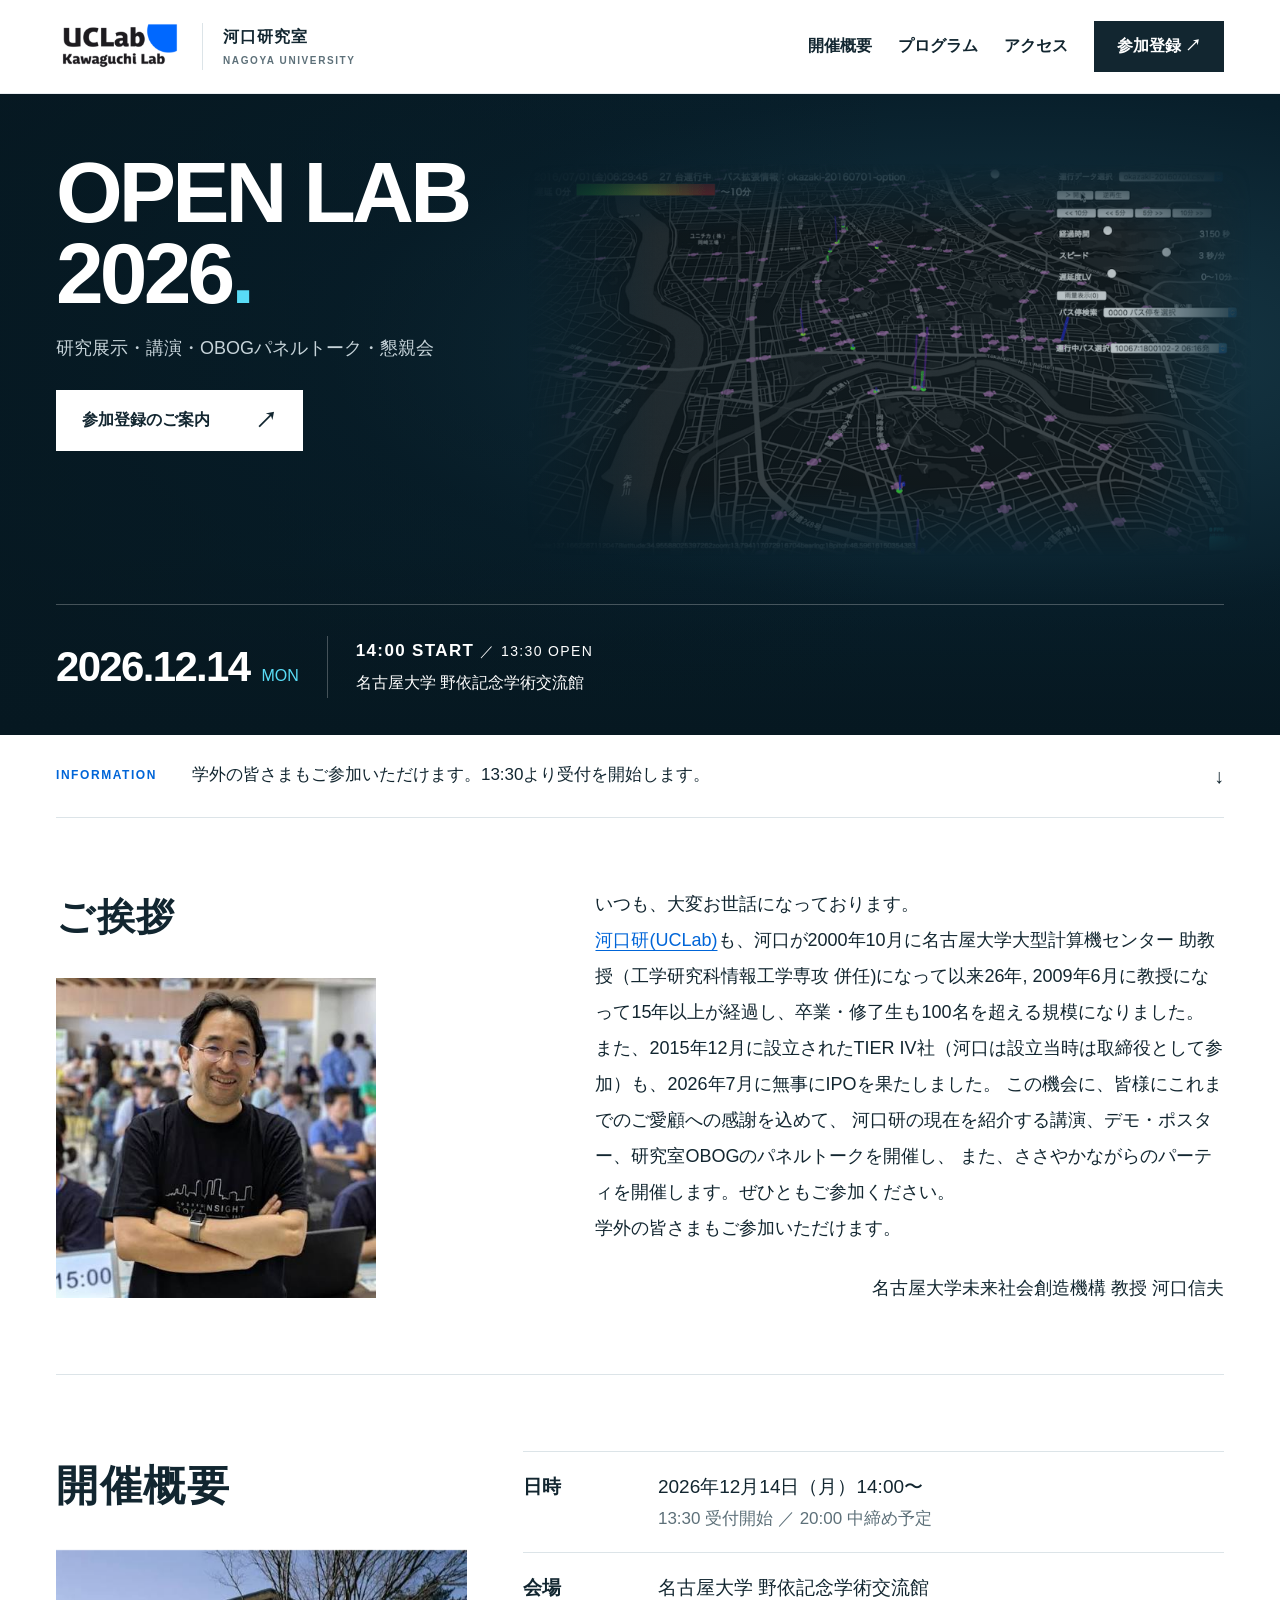
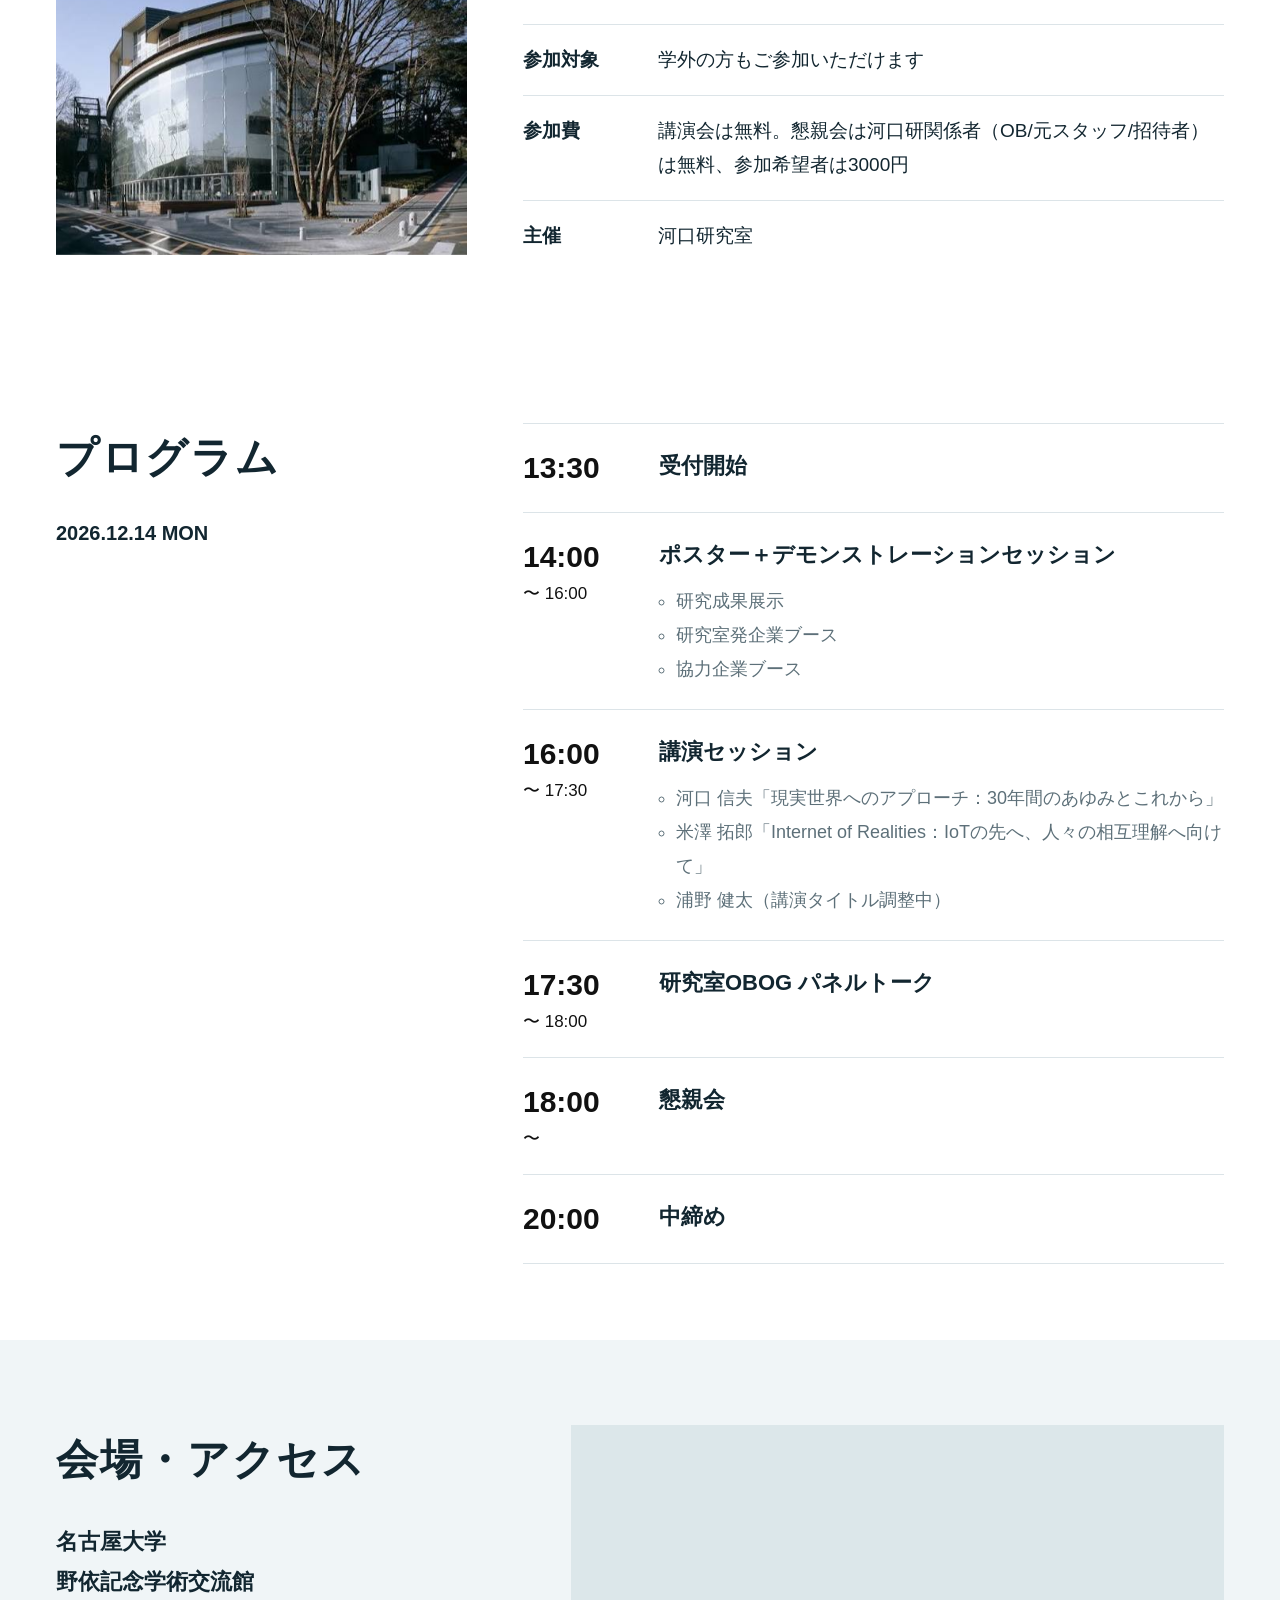
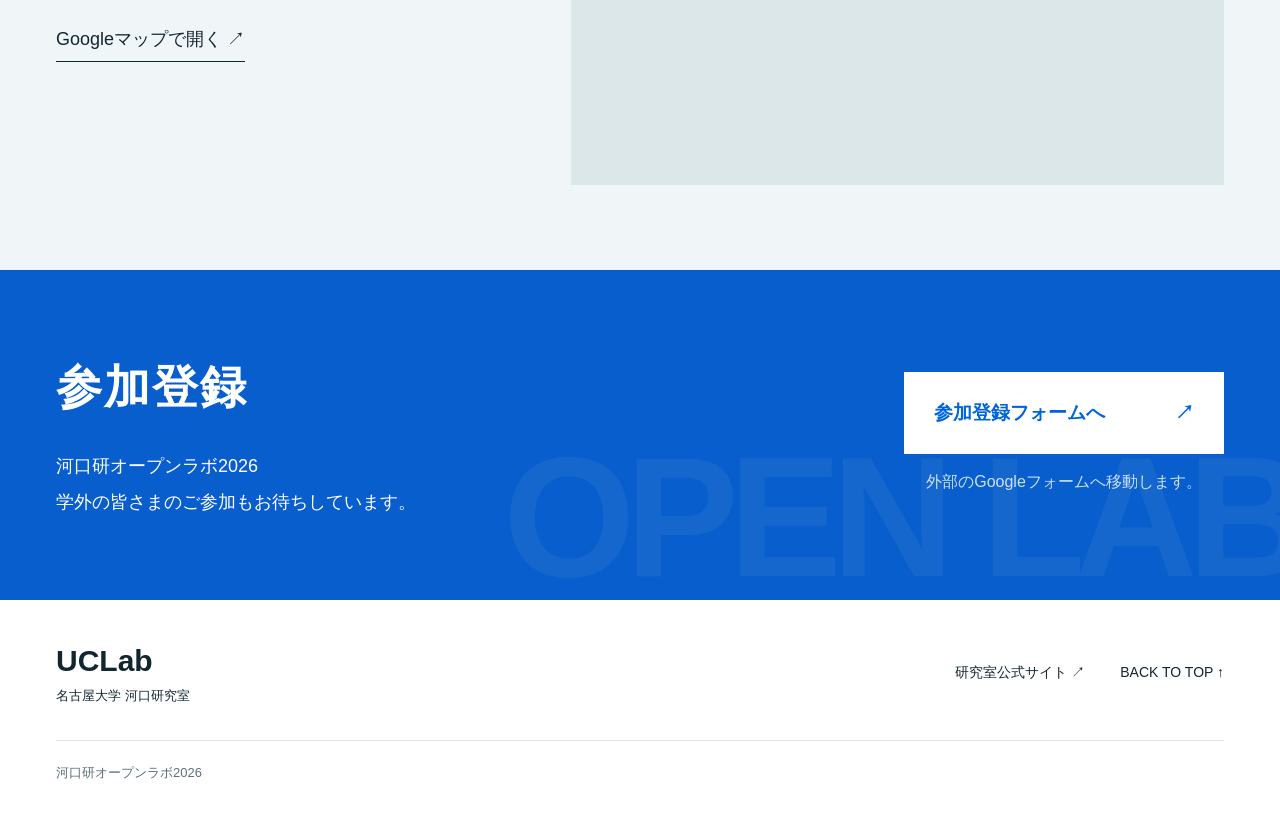
==== commit 262fe9e9: "Revise event details and registration section　（参加費） Updated the event details including participatio" ====
--- a/public/index.html
+++ b/public/index.html
@@ -2,14 +2,14 @@
 <html lang="ja"><head><meta charset="utf-8"><meta name="viewport" content="width=device-width, initial-scale=1">
 <title>河口研オープンラボ2026 | 2026年12月14日</title>
 <meta name="description" content="2026年12月14日、名古屋大学 野依記念学術交流館。研究展示・講演・OBOGパネルトークを開催します。">
-<link rel="icon" href="favicon.svg" type="image/svg+xml"><link rel="stylesheet" href="style.css?v=20261111-signature2"><script src="script.js?v=20261111-signature2" defer></script></head><body>
+<link rel="icon" href="favicon.svg" type="image/svg+xml"><link rel="stylesheet" href="style.css?v=20261112-webp1"><script src="script.js?v=20261112-webp1" defer></script></head><body>
 <a class="skip" href="#main">本文へ移動</a>
 <header class="header"><div class="header-inner wrap"><a class="brand" href="#main" aria-label="河口研究室 トップ"><img src="assets/uclab-logo.png" alt="UCLab Kawaguchi Lab" width="795" height="328"><span>河口研究室<small>NAGOYA UNIVERSITY</small></span></a><nav aria-label="メインナビゲーション"><a href="#about">開催概要</a><a href="#program">プログラム</a><a href="#access">アクセス</a><a class="nav-cta" href="#registration">参加登録 ↗</a></nav></div></header>
 <main id="main"><section class="hero" aria-labelledby="hero-title">
 <div class="hero-slides" aria-hidden="true">
 <div class="slide mobility is-active"><div class="image-window"><img src="assets/mobility.png" alt="" width="940" height="508"></div></div>
 <div class="slide city"><div class="image-window"><img src="assets/city.png" alt="" width="960" height="394"></div></div>
-<div class="slide metawork"><div class="image-window"><img src="assets/metawork.png" alt="" width="2400" height="1256"></div></div>
+<div class="slide metawork"><div class="image-window"><img src="assets/metawork.webp" alt="" width="1600" height="838"></div></div>
 <div class="slide metapo"><div class="image-window"><img src="assets/metapo.png" alt="" width="1040" height="528"></div></div>
 
 </div>
@@ -20,7 +20,14 @@
 <a href="https://uclab.jp/">河口研(UCLab)</a>も、河口が2000年10月に名古屋大学大型計算機センター 助教授（工学研究科情報工学専攻 併任)になって以来26年, 2009年6月に教授になって15年以上が経過し、卒業・修了生も100名を超える規模になりました。<br>
 また、2015年12月に設立されたTIER IV社（河口は設立当時は取締役として参加）も、2026年7月に無事にIPOを果たしました。 この機会に、皆様にこれまでのご愛顧への感謝を込めて、 河口研の現在を紹介する講演、デモ・ポスター、研究室OBOGのパネルトークを開催し、 また、ささやかながらのパーティを開催します。ぜひともご参加ください。<br>
 学外の皆さまもご参加いただけます。</p><p class="greeting-signature">名古屋大学未来社会創造機構 教授 河口信夫</p></div></section>
-<section id="about" class="section wrap about"><div class="section-heading"><h2>開催概要</h2><div class="venue-slideshow" role="img" aria-label="会場の外観とホール内観が切り替わるスライドショー"><img class="venue-slide is-active" src="assets/venue-exterior.png" alt="" width="519" height="385" loading="lazy"><img class="venue-slide" src="assets/venue-hall.png" alt="" width="521" height="383" loading="lazy"></div></div><div class="about-body"><dl class="facts"><div><dt>日時</dt><dd>2026年12月14日（月）14:00〜<small>13:30 受付開始 ／ 20:00 中締め予定</small></dd></div><div><dt>会場</dt><dd>名古屋大学 野依記念学術交流館</dd></div><div><dt>参加対象</dt><dd>学外の方もご参加いただけます</dd></div><div><dt>参加費・定員</dt><dd>決まり次第ご案内します</dd></div><div><dt>主催</dt><dd>河口研究室</dd></div></dl></div></section>
+          
+<section id="about" class="section wrap about"><div class="section-heading">
+          <h2>開催概要</h2><div class="venue-slideshow" role="img" aria-label="会場の外観とホール内観が切り替わるスライドショー"><img class="venue-slide is-active" src="assets/venue-exterior.png" alt="" width="519" height="385" loading="lazy"><img class="venue-slide" src="assets/venue-hall.png" alt="" width="521" height="383" loading="lazy"></div></div><div class="about-body"><dl class="facts"><div>
+                    <dt>日時</dt><dd>2026年12月14日（月）14:00〜<small>13:30 受付開始 ／ 20:00 中締め予定</small></dd></div>
+                    <div><dt>会場</dt><dd>名古屋大学 野依記念学術交流館</dd></div>
+                    <div><dt>参加対象</dt><dd>学外の方もご参加いただけます</dd></div>
+                    <div><dt>参加費</dt><dd>講演会は無料。懇親会は河口研関係者（OB/元スタッフ/招待者）は無料、参加希望者は3000円</dd></div>
+                    <div><dt>主催</dt><dd>河口研究室</dd></div></dl></div></section>
 
 <section id="program" class="section wrap program"><div class="section-heading"><h2>プログラム</h2><p>2026.12.14 MON</p></div><div class="program-body"><ol class="timeline">
           <li><p class="timeline-time">13:30</p><div><h3>受付開始</h3></div></li>
@@ -43,6 +50,19 @@
           <li><p class="timeline-time">18:00<span>〜</span></p><div><h3>懇親会</h3></div></li>
           <li><p class="timeline-time">20:00</p><div><h3>中締め</h3></div></li>
         </ol></div></section>
-<section id="access" class="access-section"><div class="wrap access-inner"><div class="section-heading"><h2>会場・アクセス</h2><h3>名古屋大学<br>野依記念学術交流館</h3><a class="text-link" href="https://www.google.com/maps/search/?api=1&query=名古屋大学+野依記念学術交流館" target="_blank" rel="noopener noreferrer">Googleマップで開く ↗</a></div><div class="access-map"><iframe title="野依記念学術交流館のアクセスマップ" src="https://www.google.com/maps/embed?pb=!1m18!1m12!1m3!1d2064.899371860856!2d136.96785713327623!3d35.154845565580914!2m3!1f0!2f0!3f0!3m2!1i1024!2i768!4f13.1!3m3!1m2!1s0x60037aba6bf4f163%3A0x70092d26aa0492eb!2z6YeO5L6d6KiY5b-15a2m6KGT5Lqk5rWB6aSo!5e0!3m2!1sja!2sjp!4v1793156487866!5m2!1sja!2sjp" width="600" height="450" allowfullscreen loading="lazy" referrerpolicy="strict-origin-when-cross-origin"></iframe></div></div></section>
-<section id="registration" class="registration"><div class="wrap registration-inner"><div><h2>参加登録</h2><p>河口研オープンラボ2026<br>学外の皆さまのご参加もお待ちしています。</p></div><div class="registration-action"><a class="registration-button" href="https://forms.gle/ZfzoRRfezH41rZEcA" target="_blank" rel="noopener noreferrer">参加登録フォームへ <span>↗</span></a><p>外部のGoogleフォームへ移動します。</p></div></div></section></main>
-<footer class="footer wrap"><div class="footer-brand">UCLab<span>名古屋大学 河口研究室</span></div><a href="https://www.ucl.nuee.nagoya-u.ac.jp/" target="_blank" rel="noopener noreferrer">研究室公式サイト ↗</a><a href="#main">BACK TO TOP ↑</a><small>河口研オープンラボ2026</small></footer><div class="program-guide" hidden><p class="guide-bubble">マグロ解体ショーもあるよ</p><img class="guide-avatar" src="assets/program-guide.png" alt="吹き出しで案内する似顔絵アイコン" width="460" height="460" loading="lazy"></div></body></html>+<section id="access" class="access-section">
+          <div class="wrap access-inner"><div class="section-heading">
+                    <h2>会場・アクセス</h2><h3>名古屋大学<br>野依記念学術交流館</h3>
+                    <a class="text-link" href="https://www.google.com/maps/search/?api=1&query=名古屋大学+野依記念学術交流館" target="_blank" rel="noopener noreferrer">Googleマップで開く ↗</a></div>
+                    <div class="access-map"><iframe title="野依記念学術交流館のアクセスマップ" src="https://www.google.com/maps/embed?pb=!1m18!1m12!1m3!1d2064.899371860856!2d136.96785713327623!3d35.154845565580914!2m3!1f0!2f0!3f0!3m2!1i1024!2i768!4f13.1!3m3!1m2!1s0x60037aba6bf4f163%3A0x70092d26aa0492eb!2z6YeO5L6d6KiY5b-15a2m6KGT5Lqk5rWB6aSo!5e0!3m2!1sja!2sjp!4v1793156487866!5m2!1sja!2sjp" width="600" height="450" allowfullscreen loading="lazy" referrerpolicy="strict-origin-when-cross-origin"></iframe></div></div>
+</section>
+<section id="registration" class="registration"><div class="wrap registration-inner">
+          <div><h2>参加登録</h2><p>河口研オープンラボ2026<br>学外の皆さまのご参加もお待ちしています。</p></div>
+          <div class="registration-action"><a class="registration-button" href="https://forms.gle/ZfzoRRfezH41rZEcA" target="_blank" rel="noopener noreferrer">参加登録フォームへ <span>↗</span></a>
+                    <p>外部のGoogleフォームへ移動します。</p></div></div></section></main>
+<footer class="footer wrap"><div class="footer-brand">UCLab<span>名古屋大学 河口研究室</span></div>
+          <a href="https://www.ucl.nuee.nagoya-u.ac.jp/" target="_blank" rel="noopener noreferrer">研究室公式サイト ↗</a>
+          <a href="#main">BACK TO TOP ↑</a><small>河口研オープンラボ2026</small></footer>
+          <div class="program-guide" hidden><p class="guide-bubble">マグロ解体ショーもあるよ</p>
+                    <img class="guide-avatar" src="assets/program-guide.png" alt="吹き出しで案内する似顔絵アイコン" width="460" height="460" loading="lazy"></div>
+</body></html>
--- a/public/style.css
+++ b/public/style.css
@@ -27,7 +27,7 @@
 .mobility{background-image:url('assets/mobility.png');background-size:160% auto;background-position:0% 66%}
 .hero .mobility{background-size:auto 162%;background-position:35% 70%;filter:sepia(.5) hue-rotate(125deg) saturate(1.5)}
 .hero .city{background-image:url('assets/city.png');background-size:auto 160%;background-position:100% 56%;filter:saturate(.75)}
-.hero .metawork{background-image:url('assets/metawork.png');background-size:auto 265%;background-position:28% 0%}
+.hero .metawork{background-image:url('assets/metawork.webp');background-size:auto 265%;background-position:28% 0%}
 .hero-shade{background:linear-gradient(90deg,rgba(3,20,30,.94),rgba(3,20,30,.55) 52%,rgba(3,20,30,.2)),linear-gradient(0deg,rgba(3,20,30,.95),transparent 40%)}
 .hero-content{position:relative;padding-top:61px;padding-bottom:48px}
 .eyebrow{font-size:10px;font-weight:700;letter-spacing:.2em;color:var(--blue);line-height:1.8}
@@ -77,7 +77,7 @@
 .research-image.city{background-image:url('assets/city.png');background-size:auto 132%;background-position:right center}
 .research-image.robot{background:#fff}
 .robot img{position:absolute;max-width:none;height:110%;width:auto;left:50%;top:0;transform:translateX(-39.5%);clip-path:inset(0 46.5% 7% 26%)}
-.research-image.work{background-image:url('assets/metawork.png');background-size:auto 280%;background-position:22% 0%}
+.research-image.work{background-image:url('assets/metawork.webp');background-size:auto 280%;background-position:22% 0%}
 .research-meta{padding-top:18px}
 .research-meta h3{font-size:19px;letter-spacing:.03em}
 .research-meta p{font-size:11px;color:var(--muted);margin-top:5px}
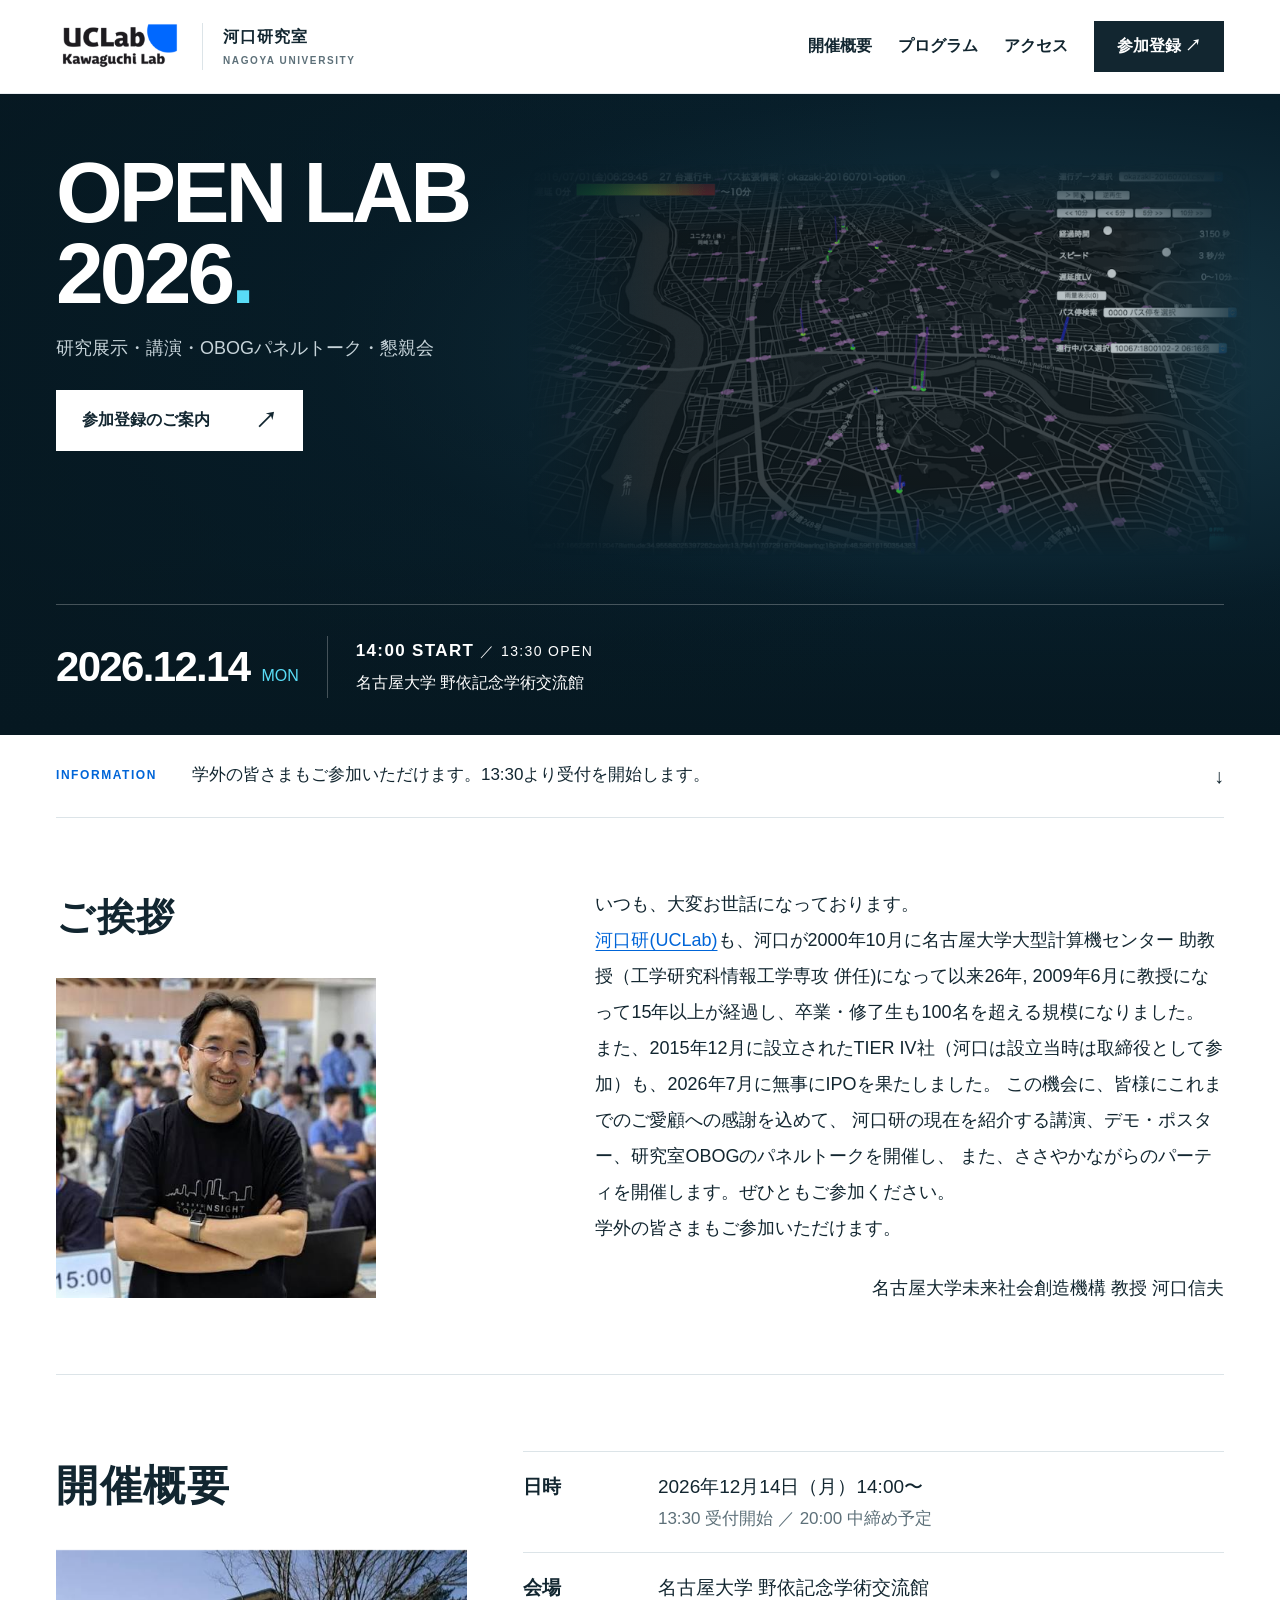
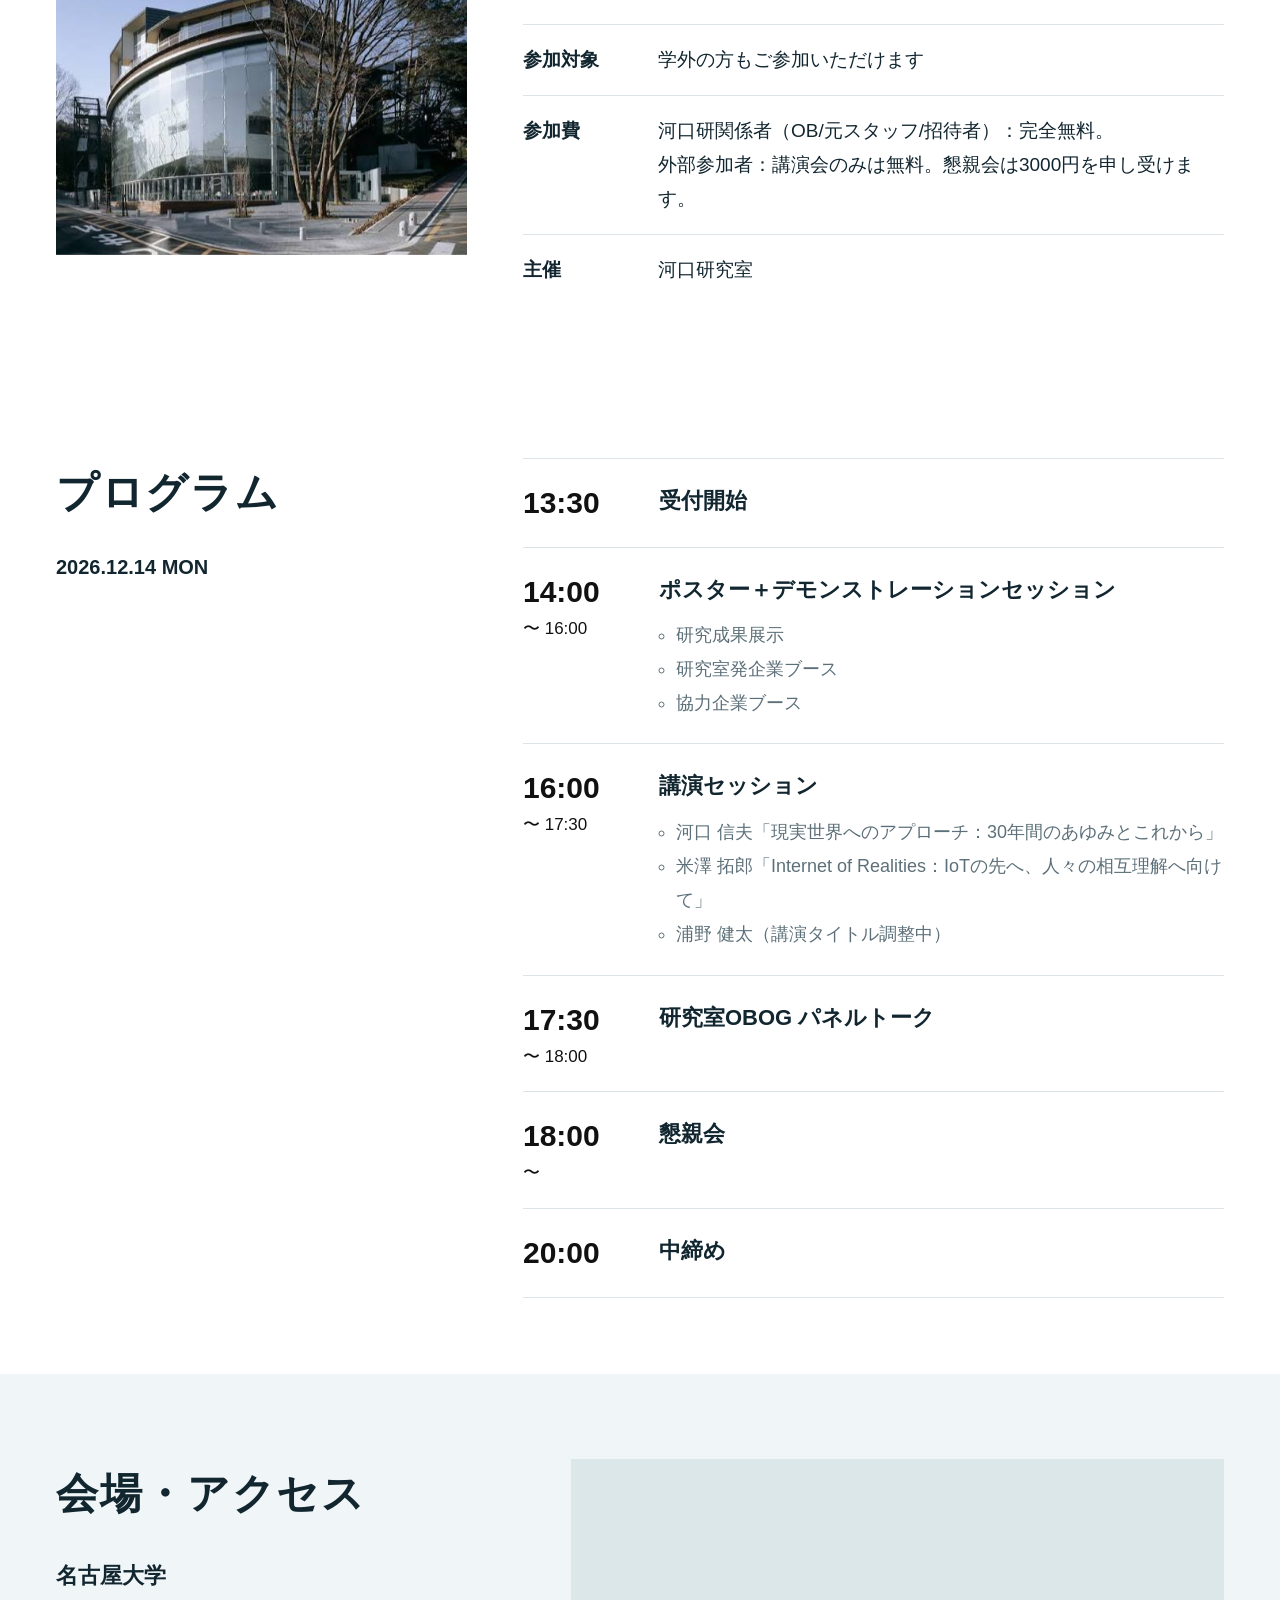
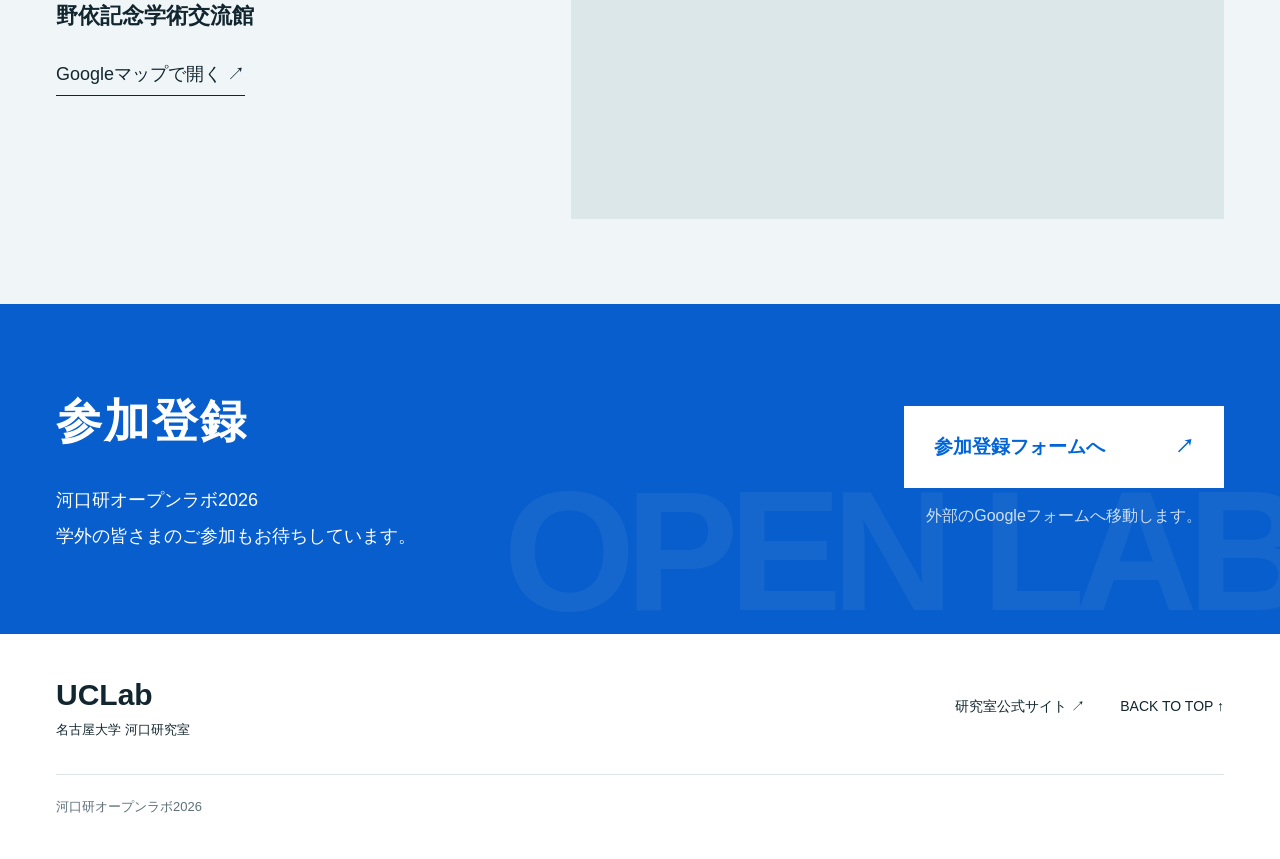
==== commit 61a60ca6: "Revise participation fee information in index.html Updated participation fee details for the event." ====
--- a/public/index.html
+++ b/public/index.html
@@ -26,7 +26,7 @@
                     <dt>日時</dt><dd>2026年12月14日（月）14:00〜<small>13:30 受付開始 ／ 20:00 中締め予定</small></dd></div>
                     <div><dt>会場</dt><dd>名古屋大学 野依記念学術交流館</dd></div>
                     <div><dt>参加対象</dt><dd>学外の方もご参加いただけます</dd></div>
-                    <div><dt>参加費</dt><dd>講演会は無料。懇親会は河口研関係者（OB/元スタッフ/招待者）は無料、参加希望者は3000円</dd></div>
+                    <div><dt>参加費</dt><dd>河口研関係者（OB/元スタッフ/招待者）：完全無料。<br/>外部参加者：講演会のみは無料。懇親会は3000円を申し受けます。</dd></div>
                     <div><dt>主催</dt><dd>河口研究室</dd></div></dl></div></section>
 
 <section id="program" class="section wrap program"><div class="section-heading"><h2>プログラム</h2><p>2026.12.14 MON</p></div><div class="program-body"><ol class="timeline">
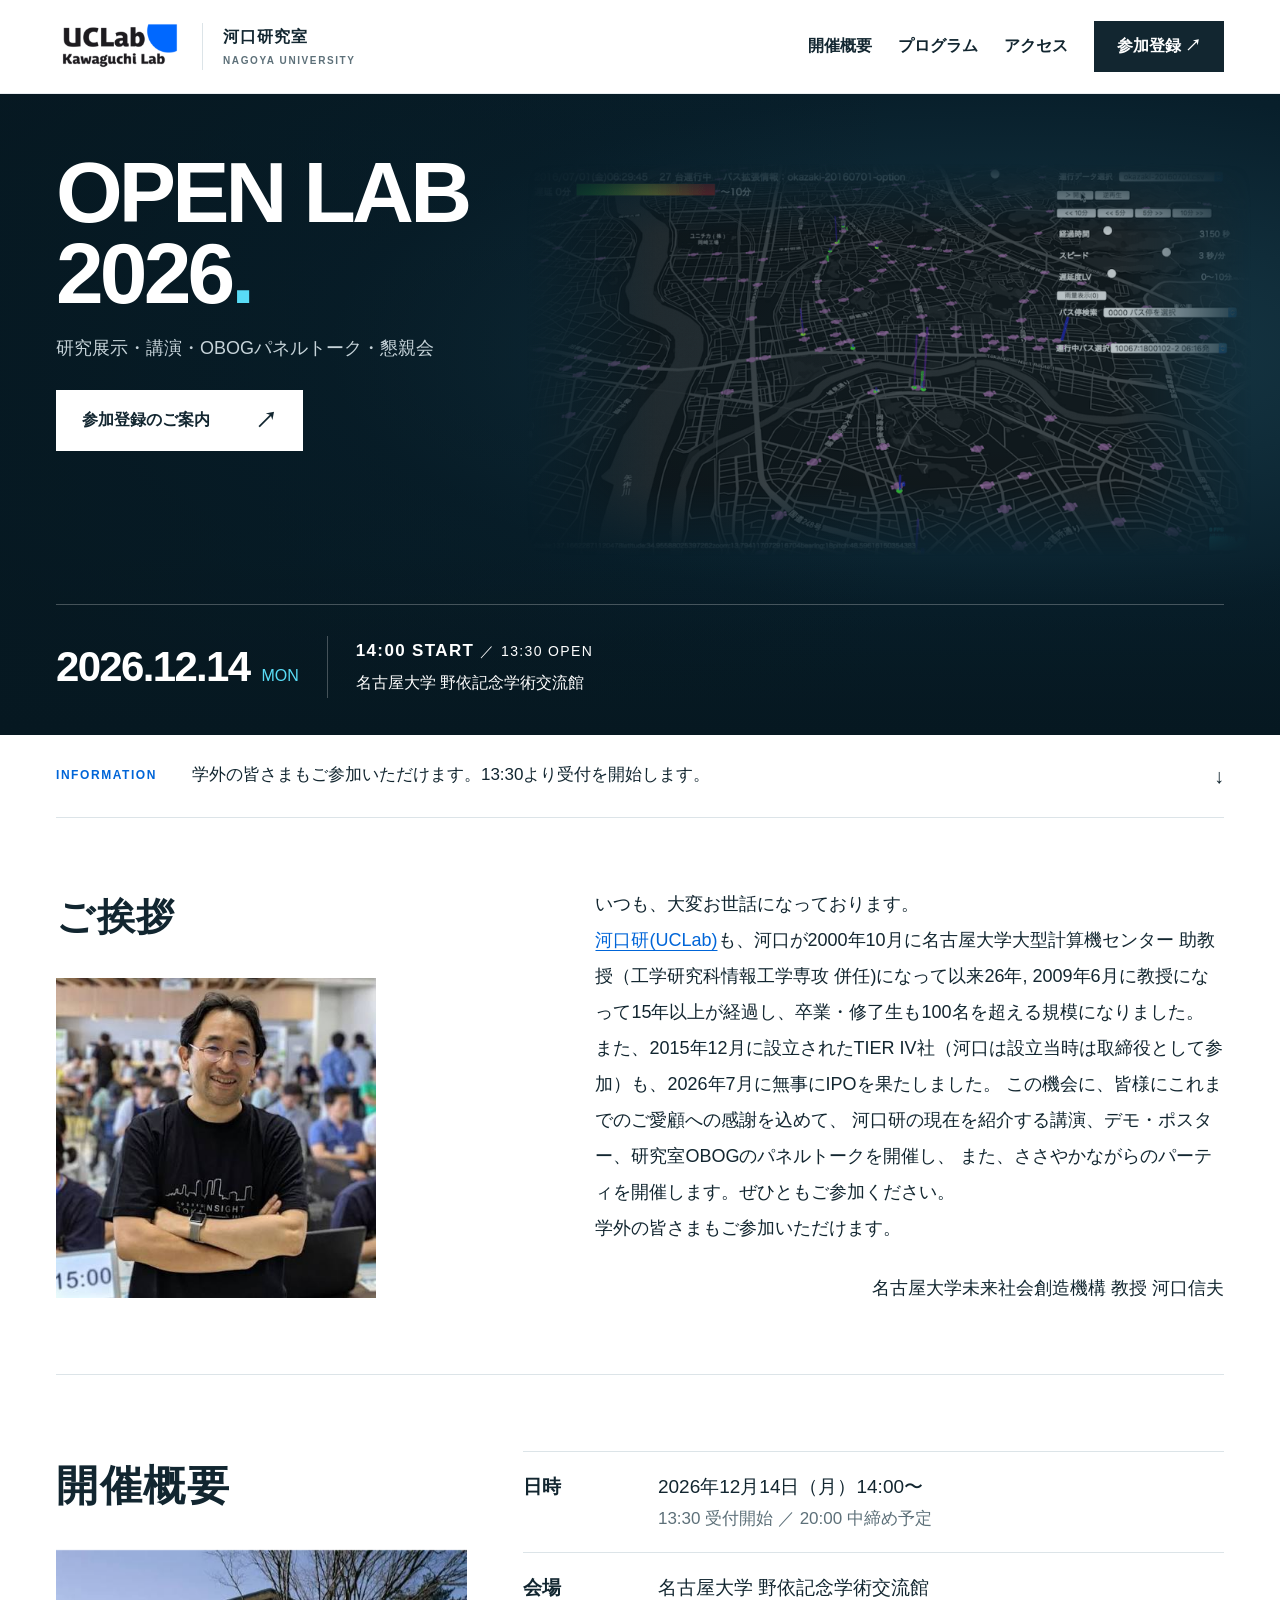
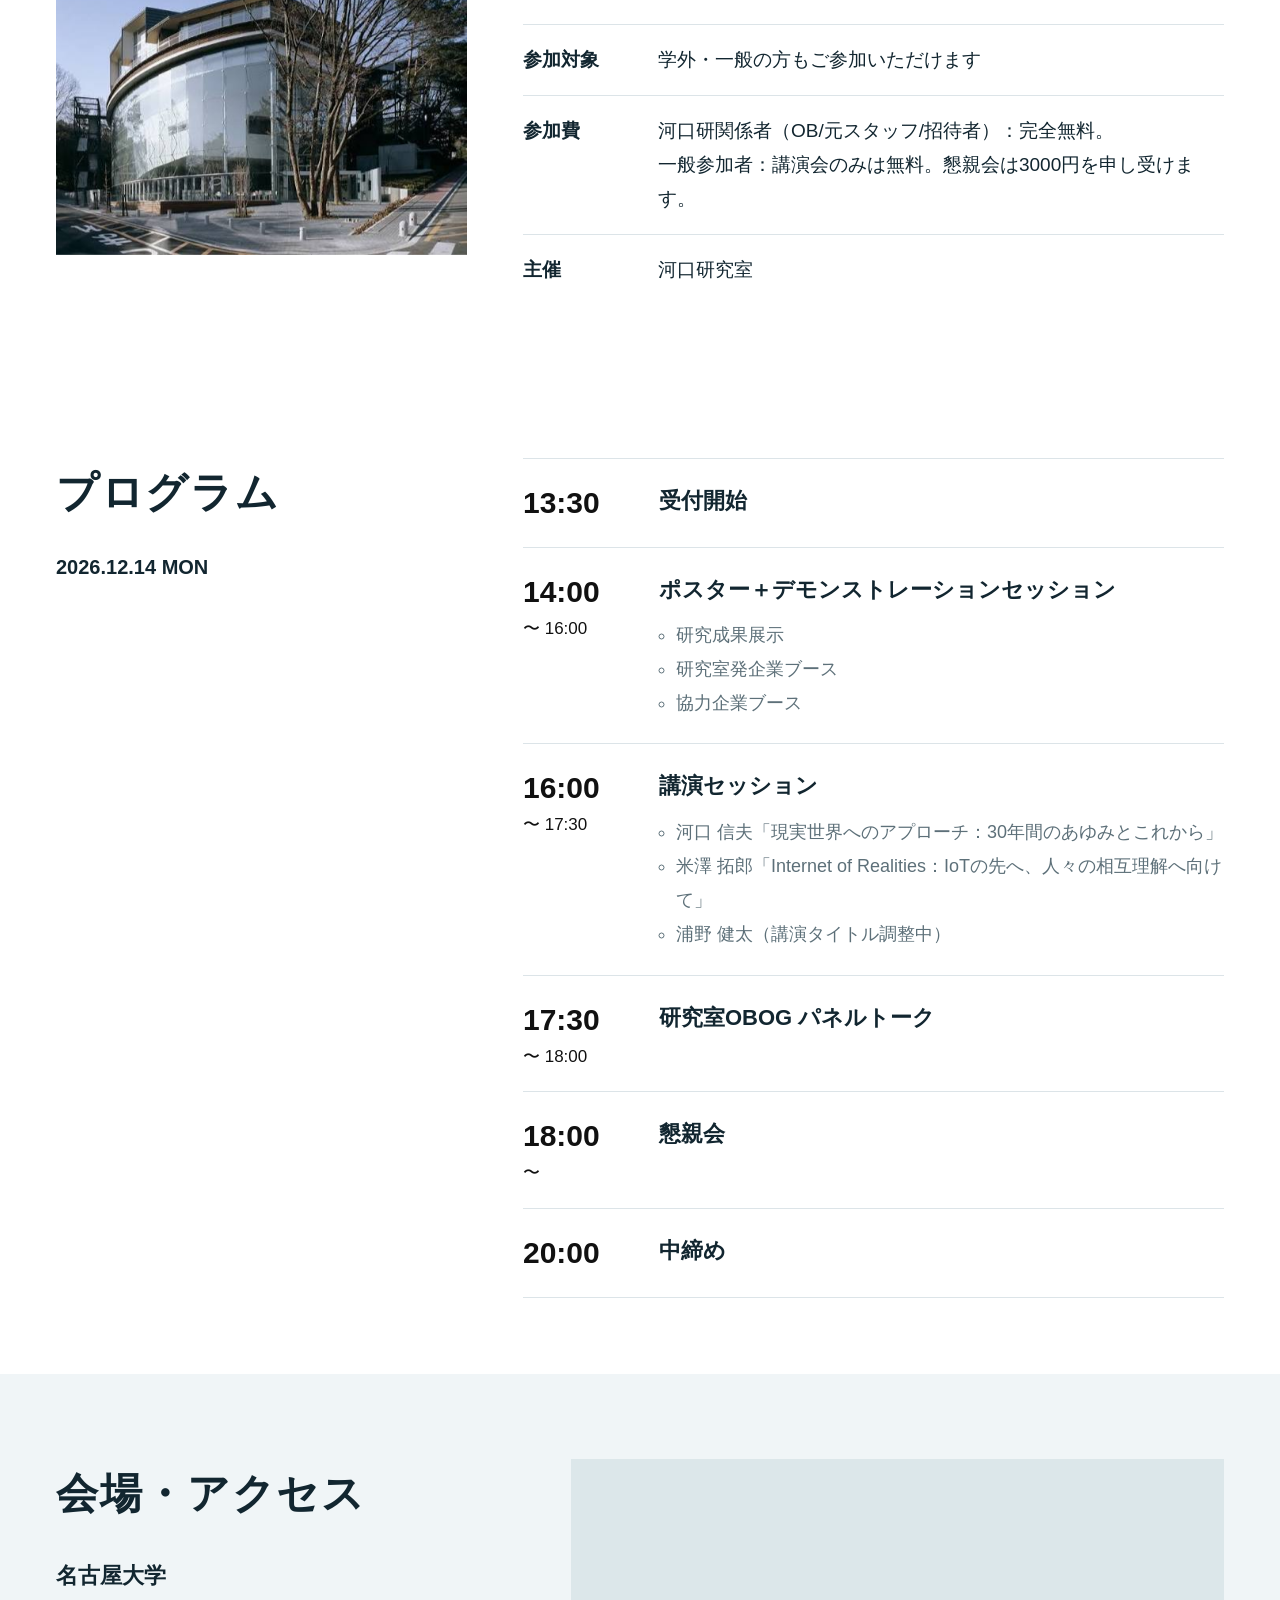
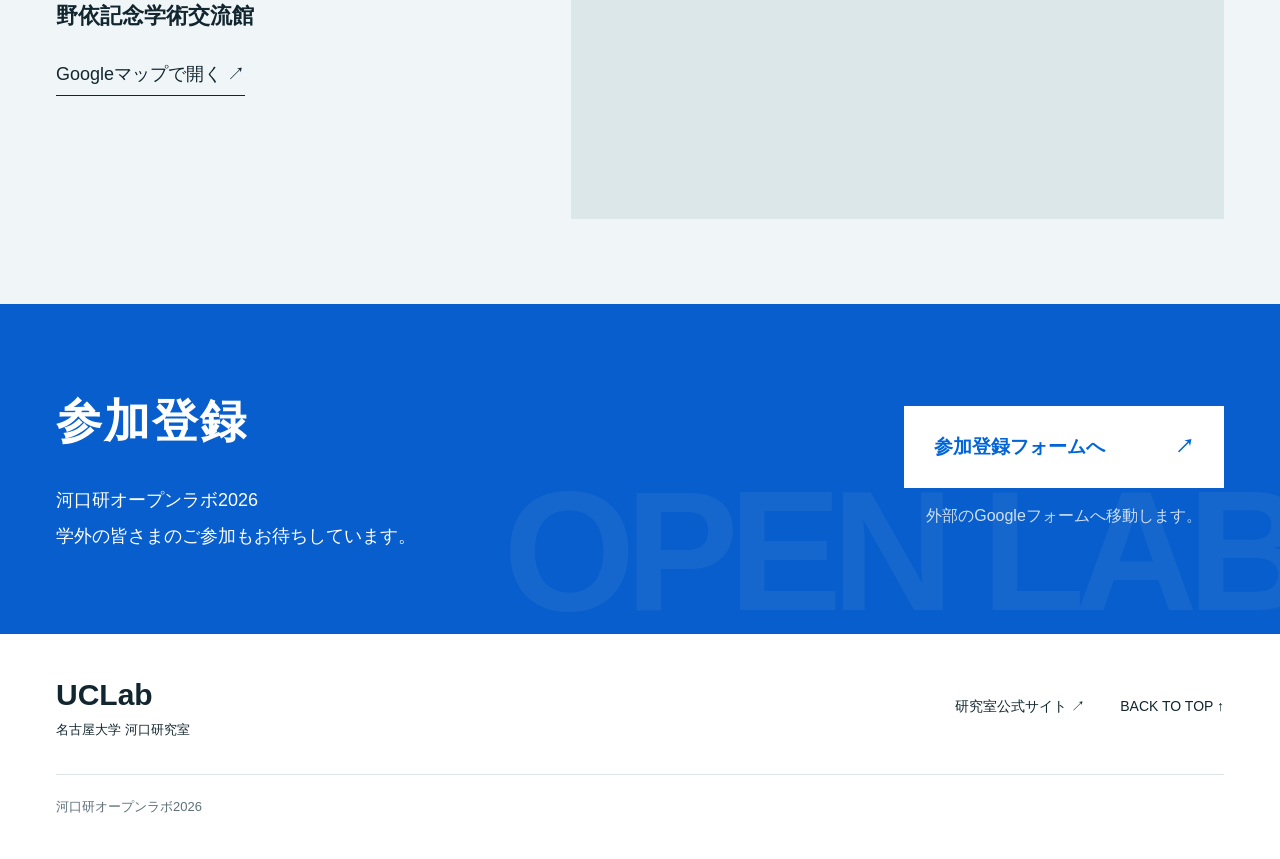
==== commit bbfe9f9a: "Revise participation criteria and fee structure Updated participation details and fees for the event" ====
--- a/public/index.html
+++ b/public/index.html
@@ -25,8 +25,9 @@
           <h2>開催概要</h2><div class="venue-slideshow" role="img" aria-label="会場の外観とホール内観が切り替わるスライドショー"><img class="venue-slide is-active" src="assets/venue-exterior.png" alt="" width="519" height="385" loading="lazy"><img class="venue-slide" src="assets/venue-hall.png" alt="" width="521" height="383" loading="lazy"></div></div><div class="about-body"><dl class="facts"><div>
                     <dt>日時</dt><dd>2026年12月14日（月）14:00〜<small>13:30 受付開始 ／ 20:00 中締め予定</small></dd></div>
                     <div><dt>会場</dt><dd>名古屋大学 野依記念学術交流館</dd></div>
-                    <div><dt>参加対象</dt><dd>学外の方もご参加いただけます</dd></div>
-                    <div><dt>参加費</dt><dd>河口研関係者（OB/元スタッフ/招待者）：完全無料。<br/>外部参加者：講演会のみは無料。懇親会は3000円を申し受けます。</dd></div>
+                    <div><dt>参加対象</dt><dd>学外・一般の方もご参加いただけます</dd></div>
+                    <div><dt>参加費</dt><dd>河口研関係者（OB/元スタッフ/招待者）：完全無料。<br/>
+                              一般参加者：講演会のみは無料。懇親会は3000円を申し受けます。</dd></div>
                     <div><dt>主催</dt><dd>河口研究室</dd></div></dl></div></section>
 
 <section id="program" class="section wrap program"><div class="section-heading"><h2>プログラム</h2><p>2026.12.14 MON</p></div><div class="program-body"><ol class="timeline">
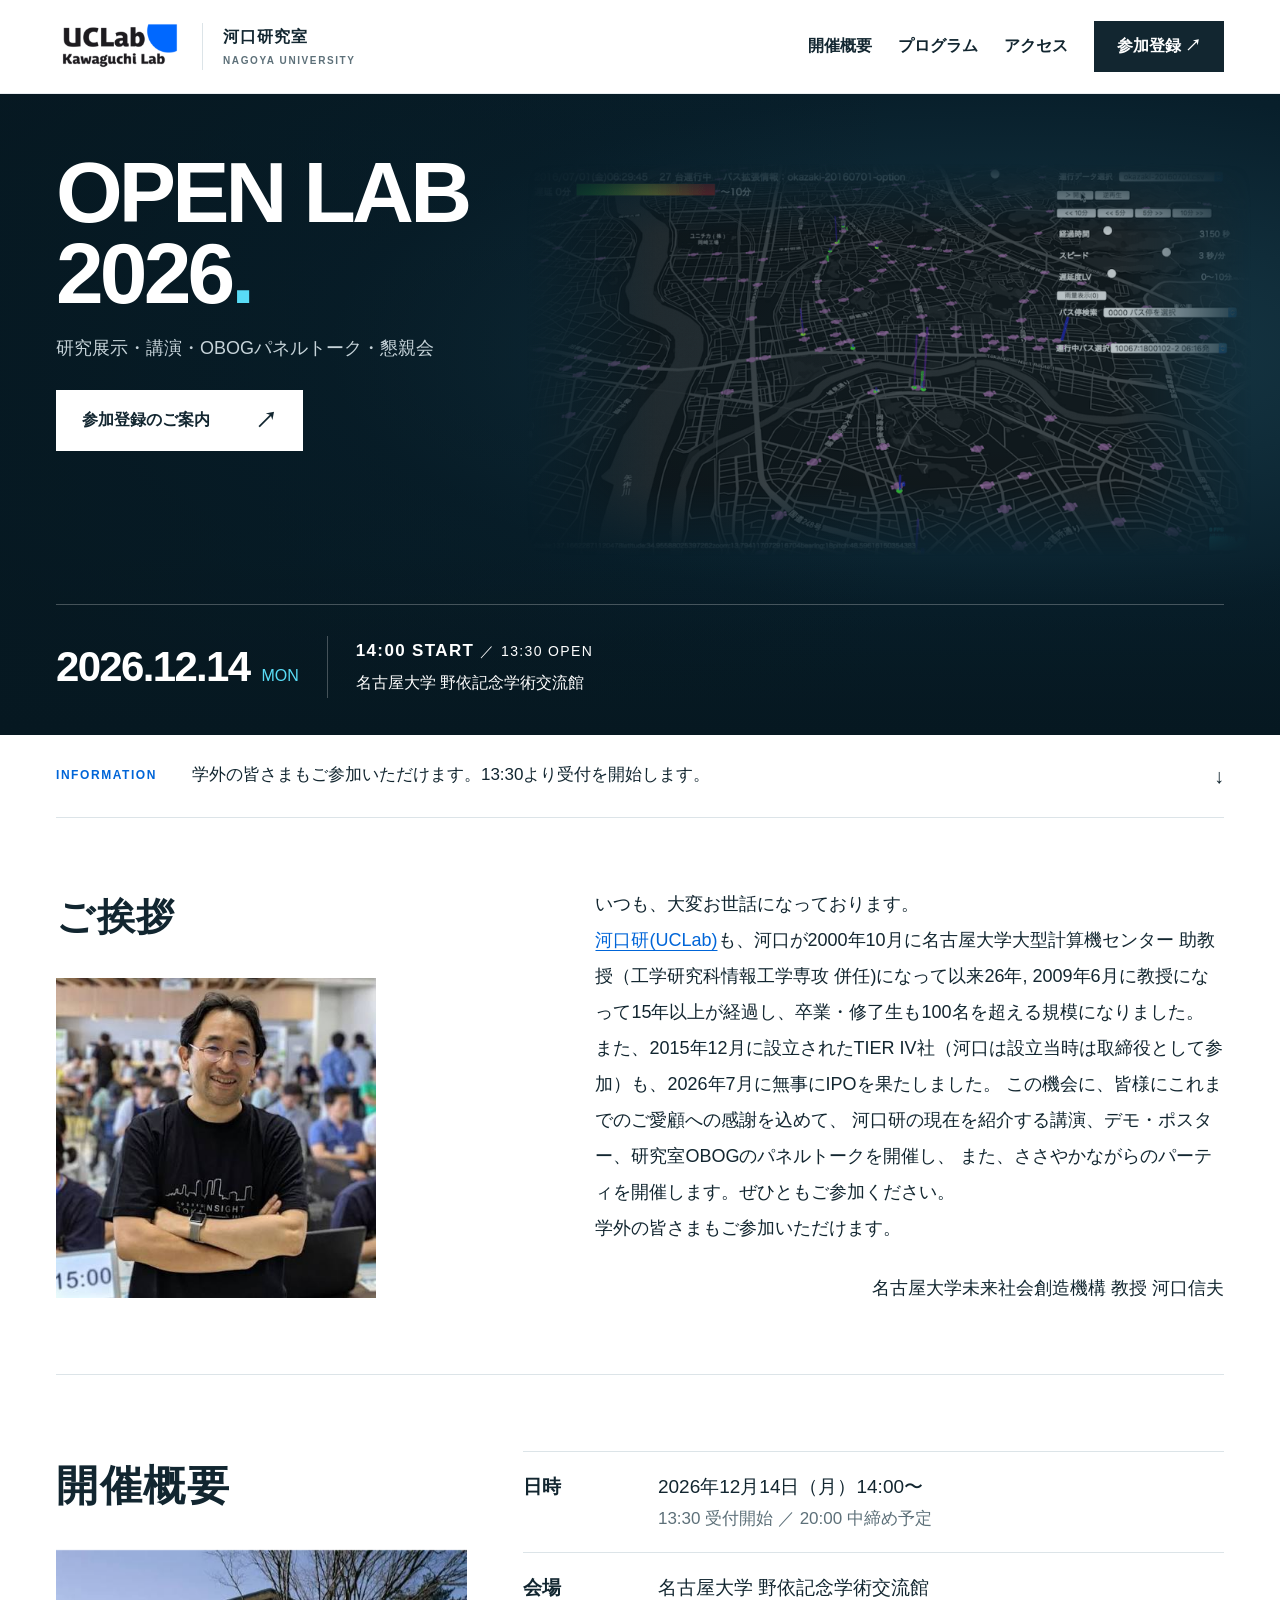
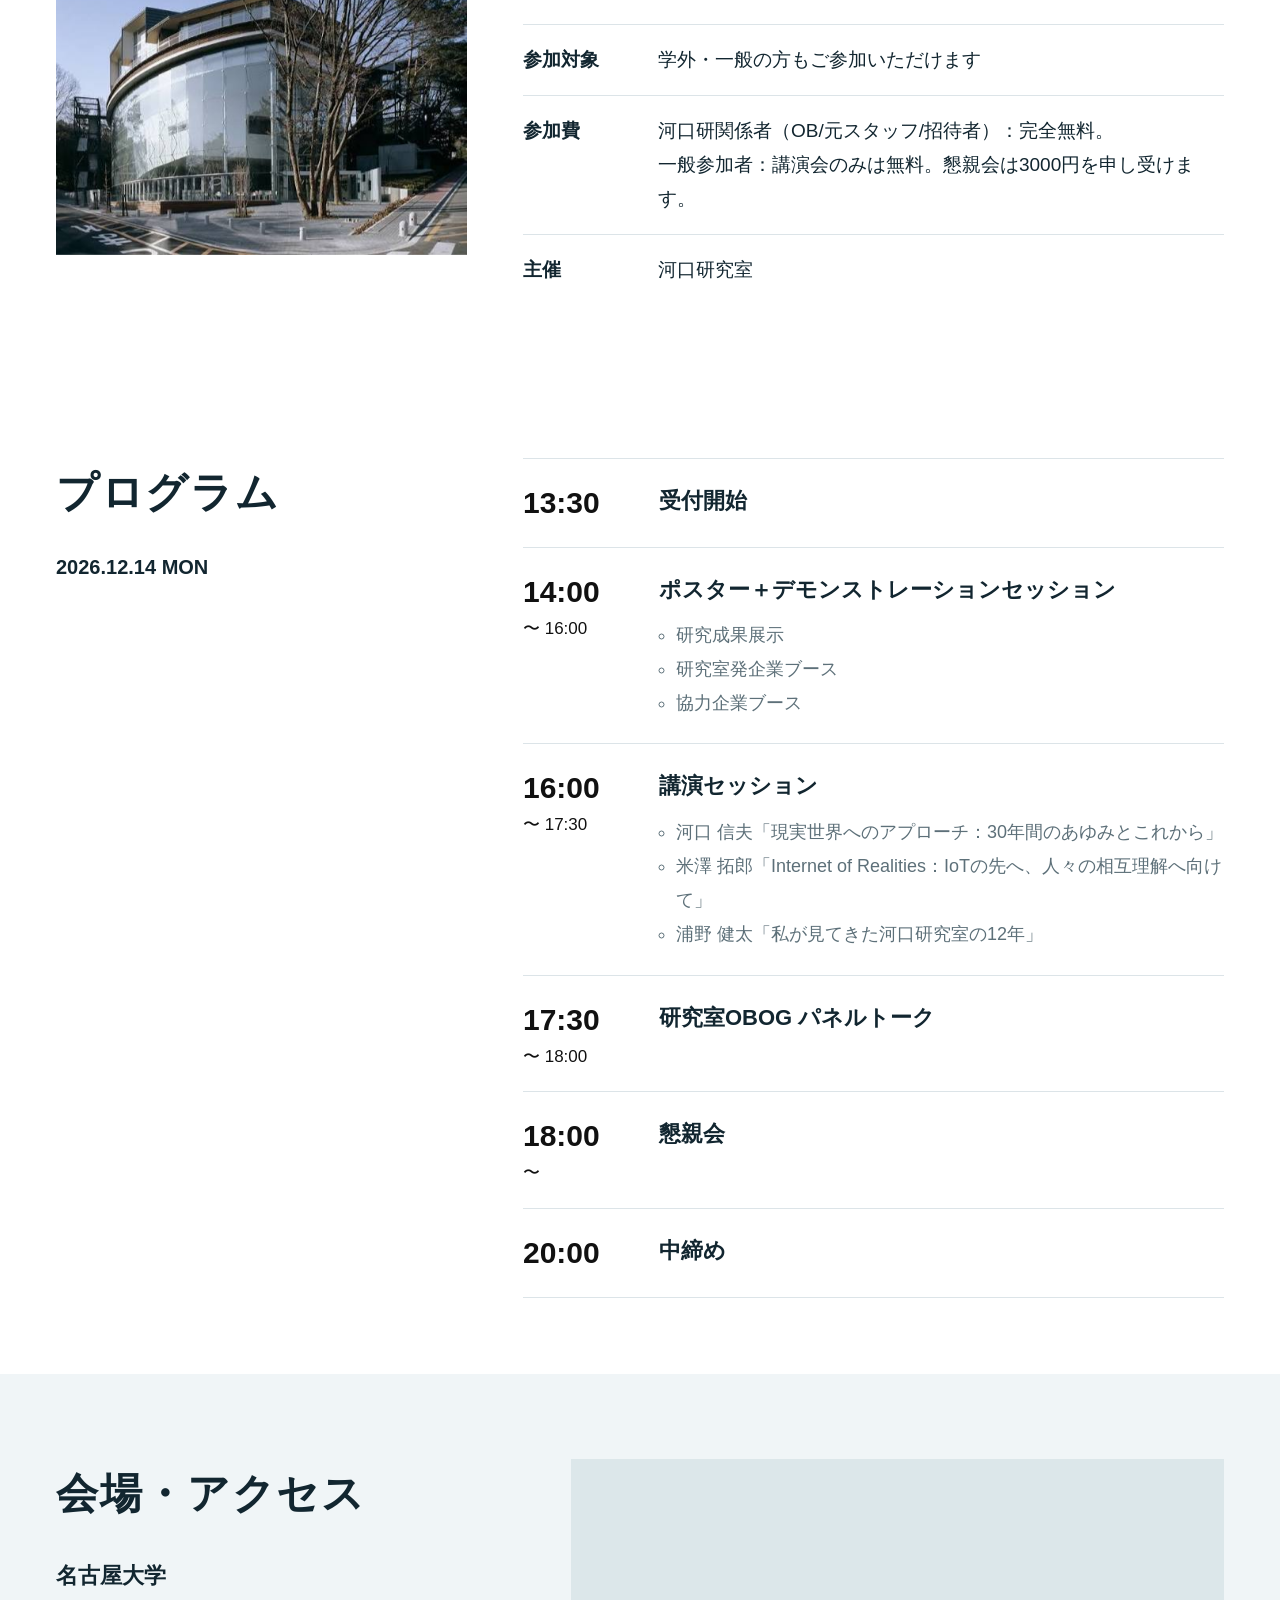
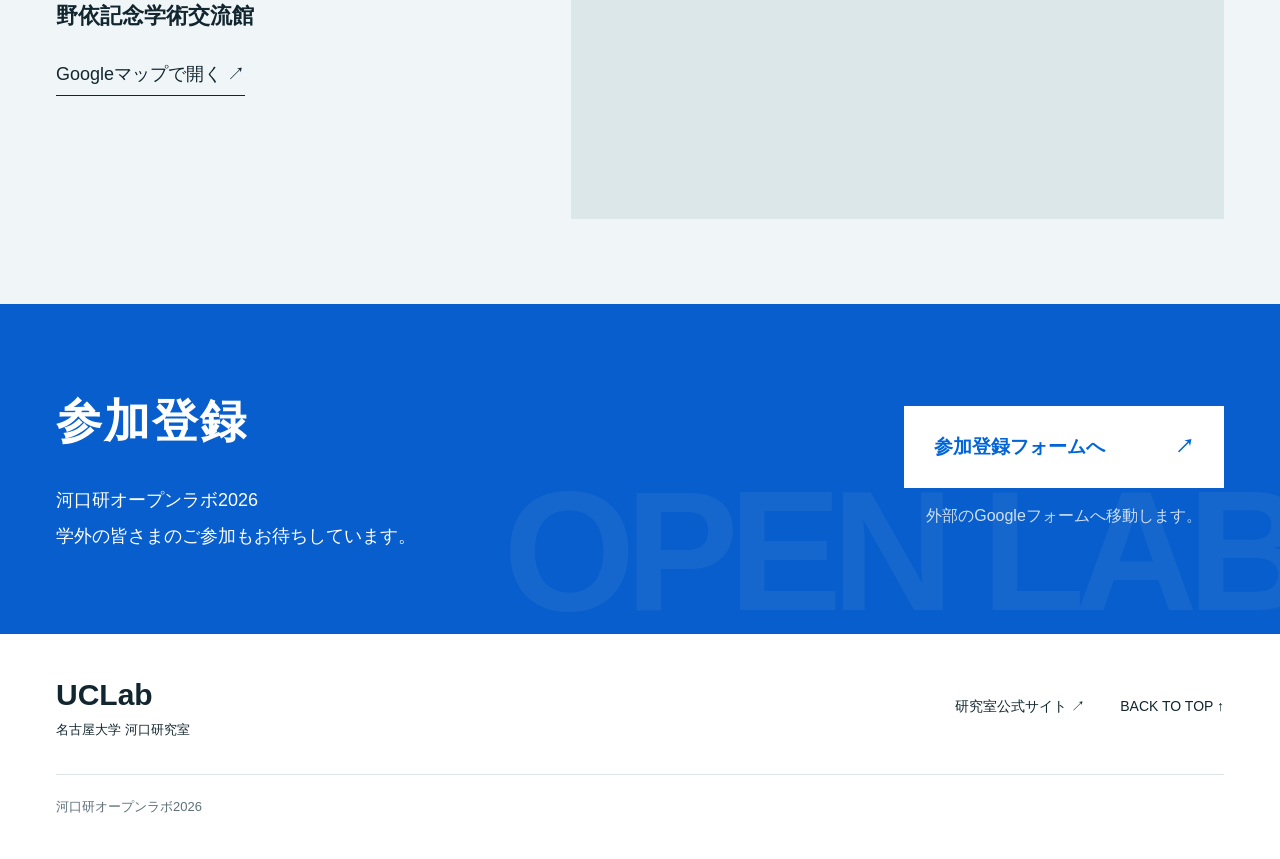
==== commit f93a3307: "Update session title for vrano" ====
--- a/public/index.html
+++ b/public/index.html
@@ -44,7 +44,7 @@
               <ul class="session-details">
                 <li>河口 信夫「現実世界へのアプローチ：30年間のあゆみとこれから」</li>
                 <li>米澤 拓郎「Internet of Realities：IoTの先へ、人々の相互理解へ向けて」</li>
-                <li>浦野 健太（講演タイトル調整中）</li></ul>
+                <li>浦野 健太「私が見てきた河口研究室の12年」</li></ul>
             </div>
           </li>
           <li><p class="timeline-time">17:30<span>〜 18:00</span></p><div><h3>研究室OBOG パネルトーク</h3></div></li>
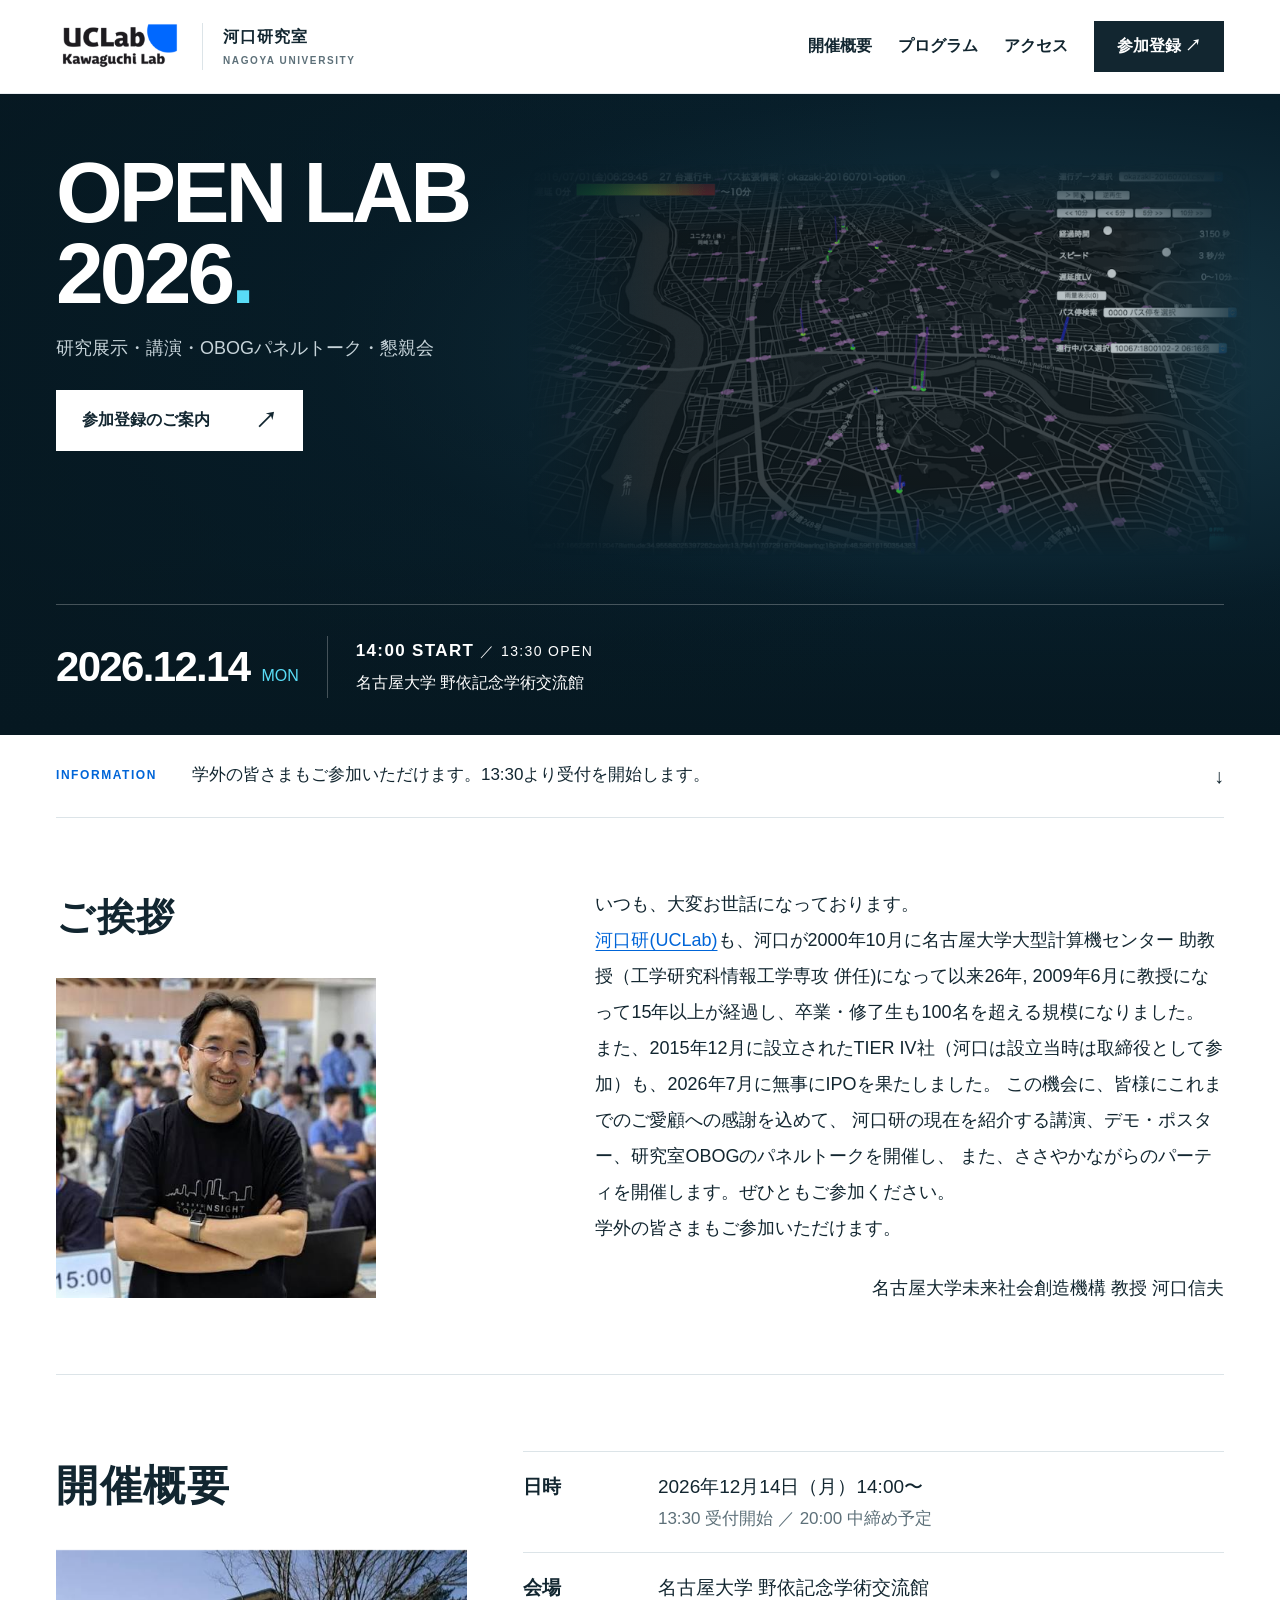
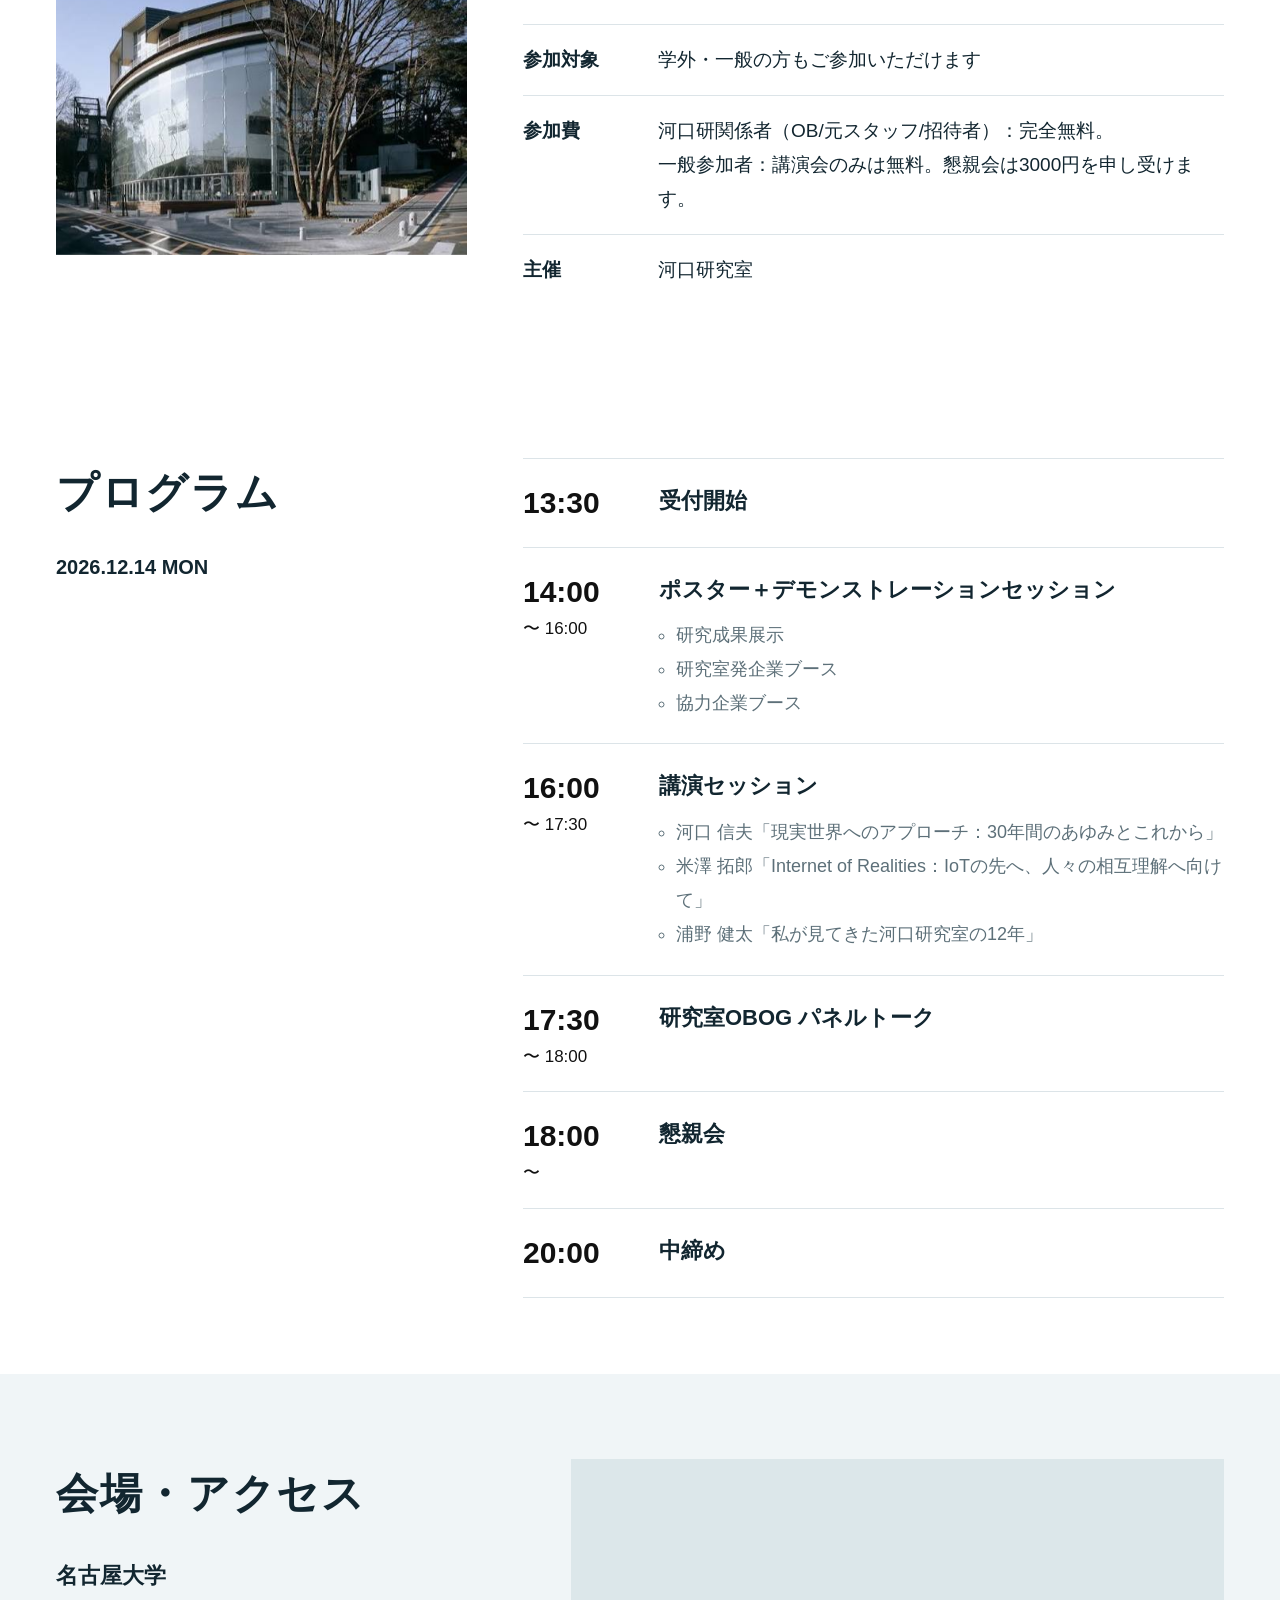
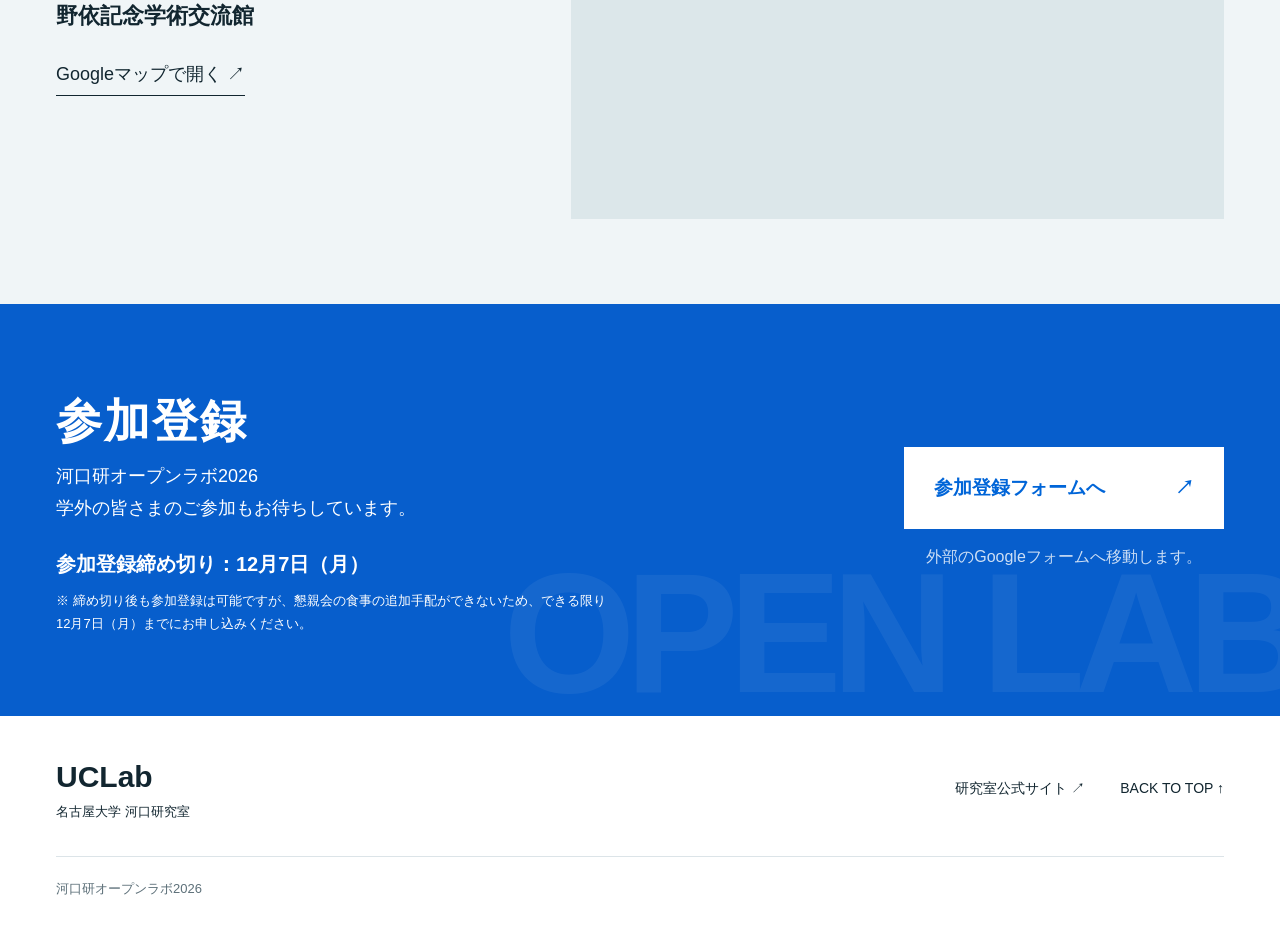
==== commit c33e51ac: "Add December 7 registration deadline and catering notice" ====
--- a/public/index.html
+++ b/public/index.html
@@ -58,7 +58,9 @@
                     <div class="access-map"><iframe title="野依記念学術交流館のアクセスマップ" src="https://www.google.com/maps/embed?pb=!1m18!1m12!1m3!1d2064.899371860856!2d136.96785713327623!3d35.154845565580914!2m3!1f0!2f0!3f0!3m2!1i1024!2i768!4f13.1!3m3!1m2!1s0x60037aba6bf4f163%3A0x70092d26aa0492eb!2z6YeO5L6d6KiY5b-15a2m6KGT5Lqk5rWB6aSo!5e0!3m2!1sja!2sjp!4v1793156487866!5m2!1sja!2sjp" width="600" height="450" allowfullscreen loading="lazy" referrerpolicy="strict-origin-when-cross-origin"></iframe></div></div>
 </section>
 <section id="registration" class="registration"><div class="wrap registration-inner">
-          <div><h2>参加登録</h2><p>河口研オープンラボ2026<br>学外の皆さまのご参加もお待ちしています。</p></div>
+          <div><h2>参加登録</h2><p>河口研オープンラボ2026<br>学外の皆さまのご参加もお待ちしています。</p>
+                    <div class="registration-deadline"><strong>参加登録締め切り：<time datetime="2026-12-07">12月7日（月）</time></strong>
+                              <small class="registration-note">※ 締め切り後も参加登録は可能ですが、懇親会の食事の追加手配ができないため、できる限り12月7日（月）までにお申し込みください。</small></div></div>
           <div class="registration-action"><a class="registration-button" href="https://forms.gle/ZfzoRRfezH41rZEcA" target="_blank" rel="noopener noreferrer">参加登録フォームへ <span>↗</span></a>
                     <p>外部のGoogleフォームへ移動します。</p></div></div></section></main>
 <footer class="footer wrap"><div class="footer-brand">UCLab<span>名古屋大学 河口研究室</span></div>
--- a/public/style.css
+++ b/public/style.css
@@ -389,3 +389,8 @@
 @media(max-width:760px){.program-guide{left:max(12px,env(safe-area-inset-left));bottom:max(12px,env(safe-area-inset-bottom));max-width:calc(100vw - 24px)}.program-guide .guide-bubble{font-size:13px;padding:9px 11px}.program-guide .guide-avatar{width:64px}}
 
 .greeting-signature{margin-top:24px;text-align:right;font:inherit}
+
+/* Registration deadline and catering notice. */
+.registration-deadline { margin-top: 22px; max-width: 560px; font-size: 20px; line-height: 1.7; }
+.registration-note { display: block; margin-top: 8px; font-size: 13px; font-weight: 400; line-height: 1.8; }
+@media (max-width: 760px) { .registration-deadline { font-size: 18px; } }
